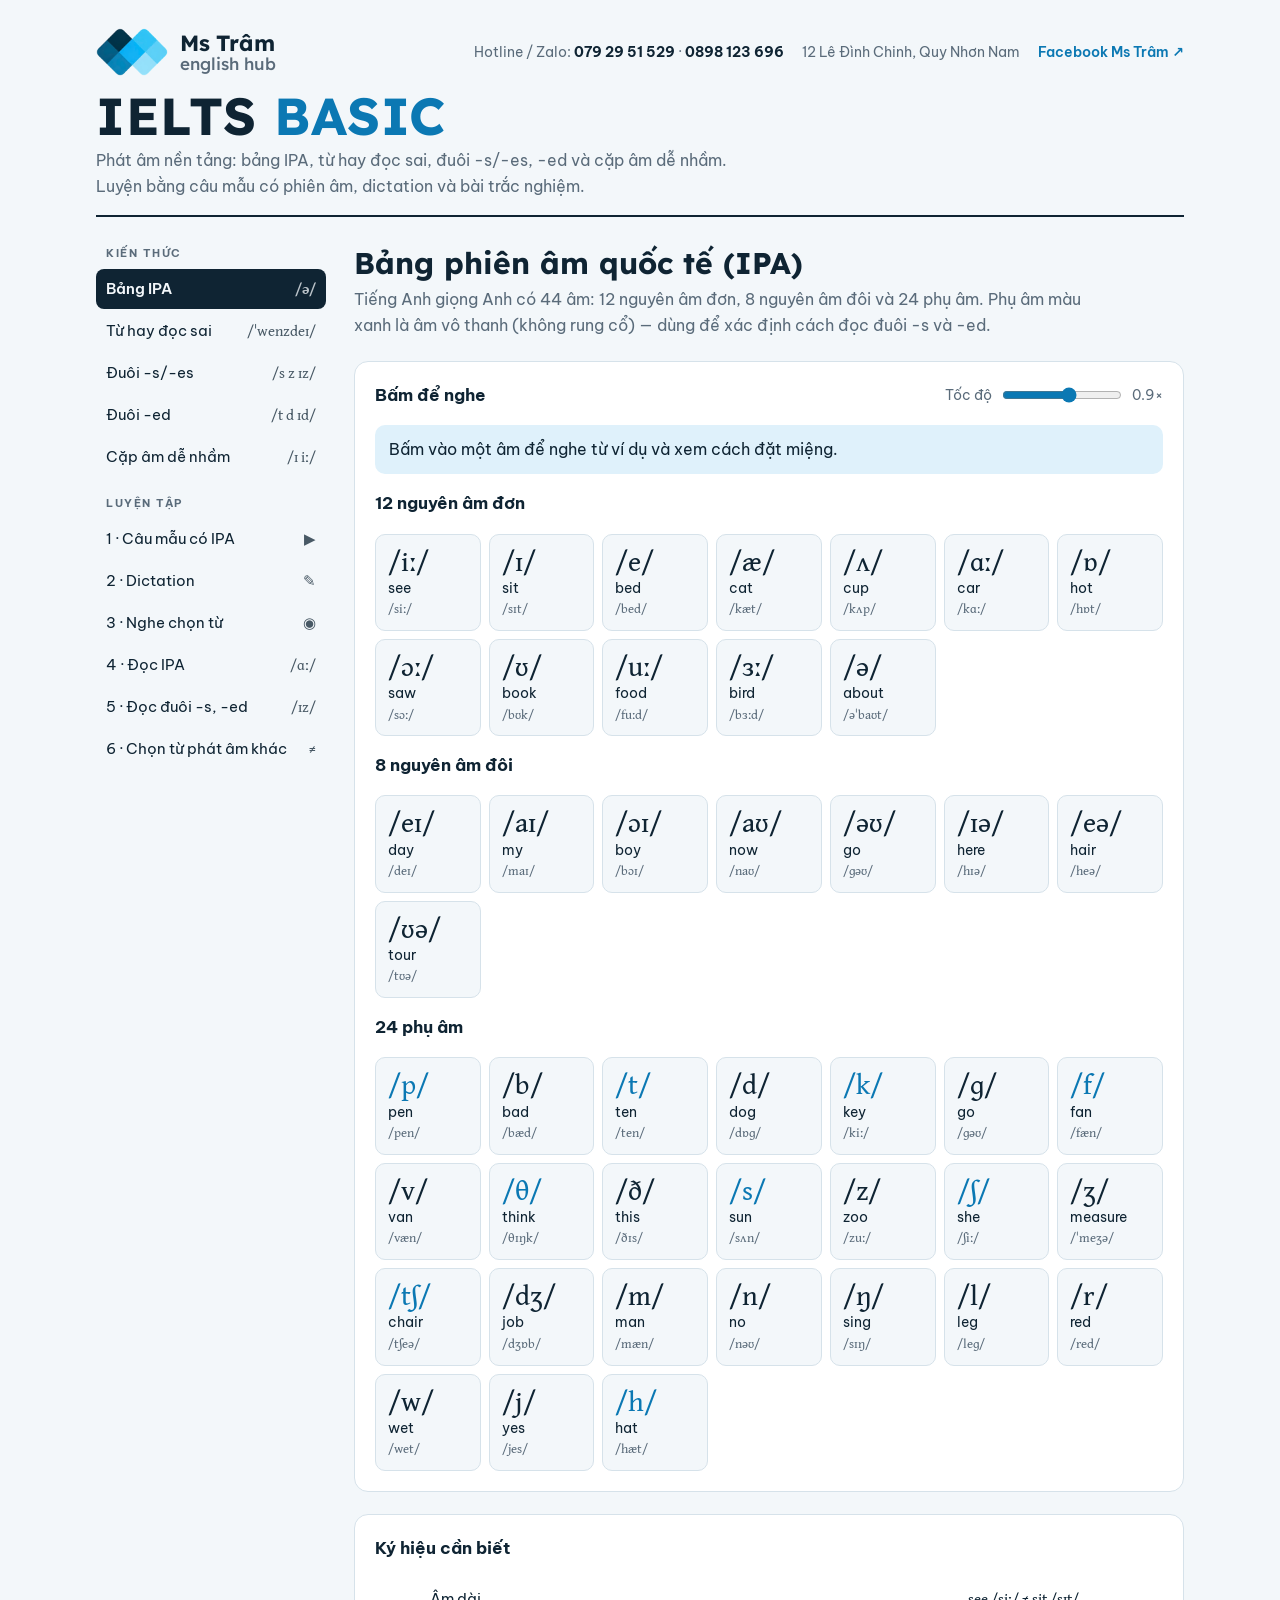
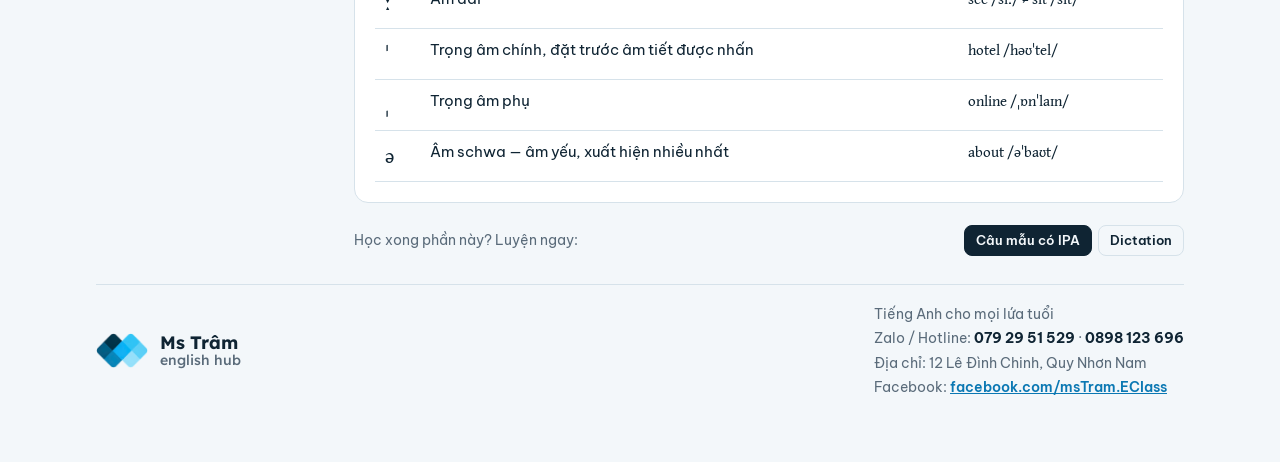
==== index.html @ c54fadc8 "IELTS Basic pronunciation site Co-Authored-By: Claude Opus 5.5 <noreply@anthropic.com> Claude-Sessio" ====
<!doctype html>
<html lang="vi">
<head>
<meta charset="utf-8">
<meta name="viewport" content="width=device-width,initial-scale=1,viewport-fit=cover">
<meta name="description" content="IELTS Basic – Phát âm nền tảng của Ms Trâm English Hub: bảng IPA, từ hay đọc sai, đuôi -s/-es, -ed, cặp âm dễ nhầm, câu mẫu có phiên âm, dictation và trắc nghiệm.">
<style>:root{color-scheme:light;padding-top:env(safe-area-inset-top,0px);padding-bottom:env(safe-area-inset-bottom,0px)}body{margin:0;font:14px/1.5 system-ui,-apple-system,"Segoe UI",sans-serif}img{max-width:100%}[hidden]{display:none!important}</style>
<title>IELTS Basic Phát Âm</title>
<meta name="claude:viewport-fit-sides" content="cover">
<link rel="preconnect" href="https://fonts.googleapis.com">
<link rel="stylesheet" href="https://fonts.googleapis.com/css2?family=Lexend:wght@500;700&family=Be+Vietnam+Pro:wght@400;500;600;700&family=Gentium+Book+Plus:wght@400;700&display=swap">
<style>
/* Layout: a learner's dictionary page — sidebar of sections on wide screens, a top strip on phones; entries set like dictionary headwords with IPA beneath and a highlighter mark on the sound being studied */
:root{
  --bg:#f3f7fa; --sheet:#ffffff; --ink:#0f2433; --muted:#5a6b7a; --line:#d6e2ea;
  --teal:#0b78b3; --teal-soft:#dff1fb; --mark:#ffe58a; --mark-ink:#5a4600;
  --navy:#0b3a52; --sky:#33bdf2;
  --good:#1e7d4f; --good-soft:#e0f3e8; --bad:#b9363a; --bad-soft:#fae3e3;
  --f-display:"Lexend", "Be Vietnam Pro", system-ui, sans-serif;
  --f-body:"Be Vietnam Pro", system-ui, -apple-system, "Segoe UI", sans-serif;
  --f-ipa:"Gentium Book Plus", "Charis SIL", "Doulos SIL", "Noto Serif", Georgia, serif;
}
@media (prefers-color-scheme: dark){:root:not([data-theme="light"]){
  --bg:#0d161d; --sheet:#14202a; --ink:#e4edf3; --muted:#93a6b5; --line:#24384a;
  --teal:#5cc6f2; --teal-soft:#123247; --mark:#6b5a12; --mark-ink:#fff1b8; --navy:#0a2c3e; --sky:#33bdf2;
  --good:#6fd29d; --good-soft:#163426; --bad:#f08a8d; --bad-soft:#3b1c1d; color-scheme:dark}}
:root[data-theme="dark"]{
  --bg:#0d161d; --sheet:#14202a; --ink:#e4edf3; --muted:#93a6b5; --line:#24384a;
  --teal:#5cc6f2; --teal-soft:#123247; --mark:#6b5a12; --mark-ink:#fff1b8; --navy:#0a2c3e; --sky:#33bdf2;
  --good:#6fd29d; --good-soft:#163426; --bad:#f08a8d; --bad-soft:#3b1c1d; color-scheme:dark}
*{box-sizing:border-box}
html,body{background:var(--bg)}
body{color:var(--ink);font-family:var(--f-body);font-size:16px;line-height:1.6}
.ipa{font-family:var(--f-ipa)}
button,input,select{font:inherit;color:inherit}
:focus-visible{outline:3px solid var(--teal);outline-offset:2px}

.shell{max-width:1120px;margin:0 auto;display:grid;grid-template-columns:230px minmax(0,1fr);gap:28px;
  padding-left:max(16px,env(safe-area-inset-left,0px));padding-right:max(16px,env(safe-area-inset-right,0px));padding-block:28px 64px}
.brand{grid-column:1/-1;display:grid;gap:14px;border-bottom:2px solid var(--ink);padding-bottom:16px}
.brand-top{display:flex;flex-wrap:wrap;align-items:center;justify-content:space-between;gap:12px 20px}
.logo{display:flex;align-items:center;gap:12px;text-decoration:none;color:var(--ink)}
.logo img{width:72px;height:auto;display:block}
.logo .nm{display:grid;line-height:1.05}
.logo .nm b{font-family:var(--f-display);font-size:22px;font-weight:700;letter-spacing:-.01em}
.logo .nm span{font-family:var(--f-display);font-size:17px;font-weight:500;color:var(--muted)}
.contact{display:flex;flex-wrap:wrap;gap:6px 18px;font-size:14px;color:var(--muted);align-items:center}
.contact strong{color:var(--ink);font-variant-numeric:tabular-nums;user-select:all}
.contact a{color:var(--teal);font-weight:600;text-decoration:none}
.contact a:hover{text-decoration:underline}
.brand h1{font-family:var(--f-display);font-size:clamp(32px,6vw,52px);line-height:1;margin:0;font-weight:700;letter-spacing:.01em}
.brand h1 .b2{color:var(--teal)}
.brand-row{display:flex;flex-wrap:wrap;align-items:flex-end;justify-content:space-between;gap:12px}
.brand p{margin:6px 0 0;color:var(--muted);max-width:60ch}
footer.foot{grid-column:1/-1;border-top:1px solid var(--line);padding-top:18px;display:flex;flex-wrap:wrap;gap:14px 28px;align-items:center;justify-content:space-between;font-size:14px;color:var(--muted)}
footer.foot .logo img{width:52px}
footer.foot .logo .nm b{font-size:18px} footer.foot .logo .nm span{font-size:14px}
.foot-info{display:grid;gap:2px}
.foot-info strong{color:var(--ink);user-select:all}
.foot-info a{color:var(--teal);font-weight:600}
@media (prefers-color-scheme: dark){:root:not([data-theme="light"]) .logo img{filter:brightness(1.15)}}
:root[data-theme="dark"] .logo img{filter:brightness(1.15)}
.score-pill{font-size:14px;color:var(--muted);font-variant-numeric:tabular-nums}
.score-pill strong{color:var(--ink)}

nav.side{position:sticky;top:calc(env(safe-area-inset-top,0px) + 16px);align-self:start;display:grid;gap:18px}
.navgroup{display:grid;gap:2px}
.navlabel{font-size:11px;font-weight:700;letter-spacing:.14em;text-transform:uppercase;color:var(--muted);padding:0 10px 4px}
nav.side button{display:flex;justify-content:space-between;align-items:center;gap:8px;text-align:left;border:0;background:transparent;padding:8px 10px;border-radius:8px;cursor:pointer;font-size:15px}
nav.side button:hover{background:var(--sheet)}
nav.side button[aria-current="true"]{background:var(--ink);color:var(--bg);font-weight:600}
nav.side .sym{font-family:var(--f-ipa);opacity:.75;font-size:15px}

main{min-width:0;display:grid;gap:22px;align-content:start}
.head h2{font-family:var(--f-display);font-size:clamp(22px,3.4vw,30px);line-height:1.2;margin:0 0 6px;font-weight:700;text-wrap:balance}
.head p{margin:0;max-width:68ch;color:var(--muted)}
.sheet{background:var(--sheet);border:1px solid var(--line);border-radius:14px;padding:20px;display:grid;gap:16px;min-width:0}
.sheet h3{margin:0;font-size:17px}
.bar{display:flex;flex-wrap:wrap;gap:10px;align-items:center;justify-content:space-between}
.chips{display:flex;flex-wrap:wrap;gap:6px}
.chip{border:1px solid var(--line);background:var(--bg);border-radius:999px;padding:5px 12px;font-size:14px;cursor:pointer}
.chip[aria-pressed="true"]{background:var(--teal);border-color:var(--teal);color:var(--sheet);font-weight:600}
.btn{border:1px solid var(--ink);background:var(--ink);color:var(--bg);border-radius:10px;padding:9px 16px;font-weight:600;cursor:pointer;font-size:15px}
.btn.line{background:transparent;color:var(--ink);border-color:var(--line)}
.btn.sm{padding:4px 11px;font-size:13px;border-radius:8px}
.btn:disabled{opacity:.45;cursor:default}
.speed{display:flex;align-items:center;gap:8px;font-size:14px;color:var(--muted)}
.speed input{width:120px;accent-color:var(--teal)}
.note{font-size:14px;color:var(--muted);margin:0}
.warn{background:var(--mark);color:var(--mark-ink);border-radius:10px;padding:10px 14px;font-size:14px}
mark,.hl{background:var(--mark);color:var(--mark-ink);border-radius:3px;padding:0 2px}

.tablewrap{overflow-x:auto}
table{border-collapse:collapse;width:100%;font-size:15px}
th,td{text-align:left;padding:9px 10px;border-bottom:1px solid var(--line);vertical-align:top}
th{font-size:12px;letter-spacing:.06em;text-transform:uppercase;color:var(--muted);font-weight:600}
td.big{font-family:var(--f-ipa);font-size:20px;white-space:nowrap}

/* IPA chart */
.ipa-grid{display:grid;grid-template-columns:repeat(auto-fill,minmax(96px,1fr));gap:8px}
.snd{display:grid;gap:0;justify-items:start;text-align:left;background:var(--bg);border:1px solid var(--line);border-radius:10px;padding:10px 12px;cursor:pointer}
.snd .s{font-family:var(--f-ipa);font-size:28px;line-height:1.15}
.snd .w{font-size:14px}
.snd .wi{font-family:var(--f-ipa);font-size:13px;color:var(--muted)}
.snd.vl .s{color:var(--teal)}
.snd.on{border-color:var(--teal);background:var(--teal-soft)}
.detail{background:var(--teal-soft);border-radius:10px;padding:12px 14px}

/* word entries */
.entries{display:grid;grid-template-columns:repeat(auto-fill,minmax(260px,1fr));gap:12px}
.entry{border:1px solid var(--line);border-radius:12px;padding:14px;display:grid;gap:6px;background:var(--bg);min-width:0}
.entry .hw{display:flex;flex-wrap:wrap;align-items:baseline;gap:6px 10px}
.entry .hw strong{font-family:var(--f-display);font-size:21px;font-weight:700}
.entry .hw .ipa{font-size:19px;color:var(--teal)}
.lbl{font-size:11px;font-weight:700;letter-spacing:.08em;text-transform:uppercase}
.lbl.bad{color:var(--bad)} .lbl.ok{color:var(--good)}
.entry .kind{font-size:12px;color:var(--muted)}
.wordlist{display:flex;flex-wrap:wrap;gap:8px}
.wbtn{border:1px solid var(--line);background:var(--bg);border-radius:10px;padding:6px 12px;cursor:pointer;display:grid;text-align:left}
.wbtn .ipa{font-size:15px;color:var(--teal)}
.col3{display:grid;grid-template-columns:repeat(auto-fit,minmax(220px,1fr));gap:12px}
.colbox{border:1px solid var(--line);border-radius:12px;padding:14px;display:grid;gap:10px;align-content:start;background:var(--bg)}
.colbox .end{font-family:var(--f-ipa);font-size:30px;color:var(--teal);line-height:1}

/* sentences */
.sent{border:1px solid var(--line);border-radius:12px;padding:16px;display:grid;gap:12px;background:var(--bg);min-width:0}
.inter{display:flex;flex-wrap:wrap;gap:6px 14px;align-items:flex-end}
.tok{display:grid;justify-items:start;gap:0}
.tok .en{font-size:20px;font-weight:600;line-height:1.3}
.tok .ph{font-family:var(--f-ipa);font-size:17px;color:var(--teal);line-height:1.3}
.tok.f .en{background:var(--mark);color:var(--mark-ink);border-radius:4px;padding:0 3px}
.sent.hide-ipa .ph{visibility:hidden}
.sent.hide-en .en{visibility:hidden}
.ipa-line{font-family:var(--f-ipa);font-size:18px;color:var(--muted)}
.focus{font-size:14px;color:var(--muted)}

/* dictation */
.dict{display:grid;gap:14px}
.meter{display:flex;align-items:center;gap:10px;font-size:14px;color:var(--muted);font-variant-numeric:tabular-nums}
.meter .track{flex:1;min-width:80px;height:6px;border-radius:3px;background:var(--line);overflow:hidden}
.meter .track i{display:block;height:100%;background:var(--teal);transition:width .3s}
.player{display:flex;flex-wrap:wrap;gap:10px;align-items:center}
.play{width:64px;height:64px;border-radius:50%;border:0;background:var(--teal);color:var(--sheet);font-size:24px;cursor:pointer;display:grid;place-items:center}
.blanks{font-family:var(--f-ipa);font-size:18px;letter-spacing:.08em;color:var(--muted)}
.answer{width:100%;font-size:19px;padding:12px 14px;border-radius:10px;border:2px solid var(--line);background:var(--sheet)}
.answer:focus{border-color:var(--teal);outline:none}
.res{display:grid;gap:10px;border-radius:12px;padding:14px}
.res.ok{background:var(--good-soft)} .res.no{background:var(--bad-soft)}
.diff{font-size:19px;line-height:1.9}
.d-ok{color:var(--good);font-weight:600}
.d-wrong{color:var(--bad);text-decoration:line-through;font-weight:600}
.d-fix{color:var(--good);font-weight:700;border-bottom:2px solid var(--good)}
.d-miss{color:var(--bad);font-weight:700;border-bottom:2px dashed var(--bad)}
.summary{display:grid;gap:10px}
.bigscore{font-family:var(--f-display);font-size:44px;font-weight:700;font-variant-numeric:tabular-nums;line-height:1}
.review{display:grid;gap:8px}
.review .r{display:grid;grid-template-columns:24px 1fr;gap:8px;font-size:15px}
.r .x{color:var(--bad);font-weight:700} .r .v{color:var(--good);font-weight:700}

/* quizzes */
.qtext{font-size:19px;font-weight:600;margin:0;display:flex;flex-wrap:wrap;align-items:baseline;gap:6px 10px}
.qipa{font-size:26px;font-weight:400;color:var(--teal)}
.qword{font-family:var(--f-display);font-size:24px}
.opts{display:grid;grid-template-columns:repeat(auto-fit,minmax(130px,1fr));gap:10px}
.opt{font-size:18px;text-align:center;padding:14px 10px;border-radius:12px;border:1px solid var(--line);background:var(--bg);cursor:pointer;line-height:1.35}
.opt .ipa{font-size:19px}
.opt:hover:not(:disabled){border-color:var(--teal)}
.opt.right{background:var(--good-soft);border-color:var(--good);color:var(--good);font-weight:700}
.opt.wrong{background:var(--bad-soft);border-color:var(--bad);color:var(--bad)}
.uw u{text-decoration-thickness:2px;text-underline-offset:4px;text-decoration-color:var(--teal);font-weight:700}
@media (max-width:820px){
  .shell{grid-template-columns:minmax(0,1fr);gap:18px}
  nav.side{position:sticky;top:env(safe-area-inset-top,0px);z-index:5;background:var(--bg);display:flex;gap:6px;overflow-x:auto;padding-block:8px;margin-inline:-4px}
  .navgroup{display:flex;gap:6px}
  .navlabel{display:none}
  nav.side button{white-space:nowrap;border:1px solid var(--line);background:var(--sheet);border-radius:999px;padding:6px 12px;font-size:14px}
  nav.side .sym{display:none}
}
@media (max-width:520px){.sheet{padding:14px}.tok .en{font-size:18px}.tok .ph{font-size:15px}}
@media (prefers-reduced-motion:reduce){*{transition:none!important}}
</style>

</head>
<body>
<div class="shell">
  <header class="brand">
    <div class="brand-top">
      <a class="logo" href="https://www.facebook.com/msTram.EClass" target="_blank" rel="noopener">
        <img src="[data-uri]" alt="Logo Ms Trâm English Hub" width="72" height="48">
        <span class="nm"><b>Ms Trâm</b><span>english hub</span></span>
      </a>
      <div class="contact">
        <span>Hotline / Zalo: <strong>079 29 51 529</strong> · <strong>0898 123 696</strong></span>
        <span>12 Lê Đình Chinh, Quy Nhơn Nam</span>
        <a href="https://www.facebook.com/msTram.EClass" target="_blank" rel="noopener">Facebook Ms Trâm ↗</a>
      </div>
    </div>
    <div class="brand-row">
      <div>
        <h1>IELTS <span class="b2">BASIC</span></h1>
        <p>Phát âm nền tảng: bảng IPA, từ hay đọc sai, đuôi -s/-es, -ed và cặp âm dễ nhầm. Luyện bằng câu mẫu có phiên âm, dictation và bài trắc nghiệm.</p>
      </div>
      <div class="score-pill" id="score-pill"></div>
    </div>
  </header>
  <nav class="side" id="nav" aria-label="Mục lục"></nav>
  <main id="main"></main>
  <footer class="foot">
    <a class="logo" href="https://www.facebook.com/msTram.EClass" target="_blank" rel="noopener">
      <img src="[data-uri]" alt="" width="52" height="35">
      <span class="nm"><b>Ms Trâm</b><span>english hub</span></span>
    </a>
    <div class="foot-info">
      <span>Tiếng Anh cho mọi lứa tuổi</span>
      <span>Zalo / Hotline: <strong>079 29 51 529</strong> · <strong>0898 123 696</strong></span>
      <span>Địa chỉ: 12 Lê Đình Chinh, Quy Nhơn Nam</span>
      <span>Facebook: <a href="https://www.facebook.com/msTram.EClass" target="_blank" rel="noopener">facebook.com/msTram.EClass</a></span>
    </div>
  </footer>
</div>

<script>
/* ================= speech ================= */
const TTS = {
  ok: 'speechSynthesis' in window, voice:null, rate:0.9,
  pick(){ if(!this.ok) return; const v=speechSynthesis.getVoices(); this.voice=v.find(x=>/en-GB/i.test(x.lang))||v.find(x=>/^en/i.test(x.lang))||null; },
  say(t,r){ if(!this.ok||!t) return; speechSynthesis.cancel(); const u=new SpeechSynthesisUtterance(t); u.lang=this.voice?this.voice.lang:'en-GB'; if(this.voice) u.voice=this.voice; u.rate=r||this.rate; speechSynthesis.speak(u); }
};
if(TTS.ok){ TTS.pick(); speechSynthesis.onvoiceschanged=()=>TTS.pick(); }
const store = {
  get(k,d){ try{ const v=localStorage.getItem('ipa-ca:'+k); return v==null?d:JSON.parse(v);}catch(e){return d;} },
  set(k,v){ try{ localStorage.setItem('ipa-ca:'+k,JSON.stringify(v)); }catch(e){} }
};
TTS.rate = store.get('rate',0.9);

/* ================= helpers ================= */
const h=(tag,attrs={},...kids)=>{const el=document.createElement(tag);for(const[k,v]of Object.entries(attrs)){if(v==null)continue;if(k==='class')el.className=v;else if(k.startsWith('on'))el.addEventListener(k.slice(2),v);else el.setAttribute(k,v);}for(const c of kids.flat()){if(c==null||c===false)continue;el.append(c.nodeType?c:document.createTextNode(c));}return el;};
const shuffle=a=>{a=[...a];for(let i=a.length-1;i>0;i--){const j=Math.floor(Math.random()*(i+1));[a[i],a[j]]=[a[j],a[i]];}return a;};
const noVoice=()=>TTS.ok?null:h('div',{class:'warn'},'Trình duyệt này không đọc được giọng mẫu. Hãy mở bằng Chrome, Safari hoặc Edge.');
function speed(){
  const id='sp'+Math.random().toString(36).slice(2,7);
  const out=h('span',{},TTS.rate.toFixed(1)+'×');
  const inp=h('input',{type:'range',min:'0.5',max:'1.2',step:'0.1',value:String(TTS.rate),id,'aria-label':'Tốc độ đọc'});
  inp.addEventListener('input',()=>{TTS.rate=+inp.value;out.textContent=TTS.rate.toFixed(1)+'×';store.set('rate',TTS.rate);});
  return h('label',{class:'speed',for:id},'Tốc độ',inp,out);
}
function chipRow(options, current, onPick){
  const row=h('div',{class:'chips',role:'group'});
  options.forEach(o=>{const b=h('button',{type:'button',class:'chip','aria-pressed':String(o.id===current)},o.label);b.addEventListener('click',()=>{[...row.children].forEach(c=>c.setAttribute('aria-pressed','false'));b.setAttribute('aria-pressed','true');onPick(o.id);});row.append(b);});
  return row;
}

/* ================= DATA ================= */
const VOWELS=[['iː','see','siː','Môi dẹt như cười, kéo dài'],['ɪ','sit','sɪt','Ngắn, miệng thả lỏng'],['e','bed','bed','Mở vừa, như “e” tiếng Việt'],['æ','cat','kæt','Hạ hàm, mở rộng, giữa “a” và “e”'],['ʌ','cup','kʌp','Ngắn, gần “ă”'],['ɑː','car','kɑː','Mở to, lưỡi thấp, kéo dài'],['ɒ','hot','hɒt','Ngắn, môi hơi tròn'],['ɔː','saw','sɔː','Môi tròn, kéo dài'],['ʊ','book','bʊk','Ngắn, môi hơi tròn, thả lỏng'],['uː','food','fuːd','Môi chụm tròn, kéo dài'],['ɜː','bird','bɜːd','Lưỡi ở giữa, không tròn môi, kéo dài'],['ə','about','əˈbaʊt','Âm yếu nhất, nhanh và nhẹ']];
const DIPH=[['eɪ','day','deɪ','Trượt /e/ → /ɪ/, đừng đọc thành “ê”'],['aɪ','my','maɪ','Trượt /a/ → /ɪ/'],['ɔɪ','boy','bɔɪ','Trượt /ɔ/ → /ɪ/'],['aʊ','now','naʊ','Trượt /a/ → /ʊ/, mở rộng miệng'],['əʊ','go','ɡəʊ','Trượt /ə/ → /ʊ/, đừng đọc thành “ô”'],['ɪə','here','hɪə','Giữ âm /ə/ ở cuối'],['eə','hair','heə','Trượt /e/ → /ə/'],['ʊə','tour','tʊə','Nhiều người bản xứ đọc gần /ɔː/']];
const CONS=[['p','pen','pen',1,'Hai môi, bật hơi mạnh'],['b','bad','bæd',0,'Hai môi, rung cổ'],['t','ten','ten',1,'Đầu lưỡi chạm lợi, bật hơi'],['d','dog','dɒɡ',0,'Như /t/ nhưng rung cổ'],['k','key','kiː',1,'Cuống lưỡi, bật hơi'],['ɡ','go','ɡəʊ',0,'Như /k/ nhưng rung cổ'],['f','fan','fæn',1,'Môi dưới chạm răng trên'],['v','van','væn',0,'Như /f/ nhưng rung cổ'],['θ','think','θɪŋk',1,'Đầu lưỡi giữa hai răng, thổi hơi'],['ð','this','ðɪs',0,'Như /θ/ nhưng rung cổ'],['s','sun','sʌn',1,'Tiếng rắn “sss”'],['z','zoo','zuː',0,'Tiếng ong “zzz”'],['ʃ','she','ʃiː',1,'Chu môi, “suỵt”'],['ʒ','measure','ˈmeʒə',0,'Như /ʃ/ nhưng rung cổ'],['tʃ','chair','tʃeə',1,'Bật từ /t/ sang /ʃ/'],['dʒ','job','dʒɒb',0,'Bật từ /d/ sang /ʒ/'],['m','man','mæn',0,'Âm mũi, hai môi khép'],['n','no','nəʊ',0,'Âm mũi, lưỡi chạm lợi'],['ŋ','sing','sɪŋ',0,'Âm mũi, cuống lưỡi, không bật “g”'],['l','leg','leɡ',0,'Hơi thoát hai bên lưỡi'],['r','red','red',0,'Cuộn lưỡi, không chạm vòm, không rung'],['w','wet','wet',0,'Môi tròn rồi mở ra'],['j','yes','jes',0,'Như “i” lướt nhanh'],['h','hat','hæt',1,'Thở ra nhẹ']];

const ERRS=[
 ['comfortable','ˈkʌmftəbl','Số âm tiết','com-pho-TÊ-bồ (4 âm tiết)','3 âm tiết, nhấn âm đầu'],
 ['vegetable','ˈvedʒtəbl','Số âm tiết','vê-giê-TÊ-bồ','3 âm tiết: VEDJ-tə-bl'],
 ['interesting','ˈɪntrəstɪŋ','Số âm tiết','in-tơ-RÉT-ting','Nhấn âm đầu, đọc gọn 3 âm tiết'],
 ['different','ˈdɪfrənt','Số âm tiết','đi-phơ-REN','2 âm tiết, giữ /t/ cuối'],
 ['chocolate','ˈtʃɒklət','Số âm tiết','sô-cô-la','2 âm tiết: CHOK-lət'],
 ['business','ˈbɪznəs','Số âm tiết','bi-di-nét','2 âm tiết: BIZ-nəs'],
 ['February','ˈfebruəri','Số âm tiết','phê-bu-ri','FEB-roo-ə-ri'],
 ['Wednesday','ˈwenzdeɪ','Âm câm','uết-nét-đây','Chữ d đầu câm: WENZ-day'],
 ['island','ˈaɪlənd','Âm câm','ai-x-lừn','Chữ s câm'],
 ['receipt','rɪˈsiːt','Âm câm','ri-xíp','Chữ p câm'],
 ['debt','det','Âm câm','đép','Chữ b câm'],
 ['salmon','ˈsæmən','Âm câm','xan-mon','Chữ l câm'],
 ['honest','ˈɒnɪst','Âm câm','hô-nét','Chữ h câm'],
 ['hour','ˈaʊə','Âm câm','hao','Chữ h câm, đọc như “our”'],
 ['answer','ˈɑːnsə','Âm câm','en-xuơ','Chữ w câm'],
 ['often','ˈɒfn','Âm câm','óp-tần','Chữ t thường câm'],
 ['foreign','ˈfɒrən','Âm câm','pho-rên','Chữ g câm'],
 ['hotel','həʊˈtel','Trọng âm','HÔ-ten','Nhấn âm 2, giữ /l/ cuối'],
 ['police','pəˈliːs','Trọng âm','PÔ-lít','Nhấn âm 2, âm cuối /s/'],
 ['technique','tekˈniːk','Trọng âm','TÉCH-ních','Nhấn âm 2: tek-NEEK'],
 ['prefer','prɪˈfɜː','Trọng âm','PRI-phơ','Nhấn âm 2'],
 ['determine','dɪˈtɜːmɪn','Nguyên âm','đi-tơ-mai','Âm cuối /mɪn/, không phải “mai”'],
 ['purpose','ˈpɜːpəs','Nguyên âm','pơ-pô','Âm cuối rất nhẹ: PER-pəs'],
 ['colleague','ˈkɒliːɡ','Nguyên âm','cô-lích','Âm 2 dài /iːɡ/'],
 ['women','ˈwɪmɪn','Nguyên âm','u-men','Cả hai âm là /ɪ/'],
 ['walk','wɔːk','Nguyên âm','uốc (giống work)','/ɔː/ tròn môi, chữ l câm'],
 ['work','wɜːk','Nguyên âm','uốc (giống walk)','/ɜː/ không tròn môi'],
 ['said','sed','Nguyên âm','xây','Đọc như “bed”'],
 ['Europe','ˈjʊərəp','Nguyên âm','ơ-rốp','Bắt đầu bằng /j/: YOOR-əp'],
 ['chaos','ˈkeɪɒs','Phụ âm','chao','ch đọc /k/'],
 ['architecture','ˈɑːkɪtektʃə','Phụ âm','a-chi-tếch-chơ','ch đầu đọc /k/'],
 ['genre','ˈʒɒnrə','Phụ âm','gien-rơ','Âm đầu /ʒ/'],
 ['usually','ˈjuːʒuəli','Phụ âm','du-giu-li','Âm giữa /ʒ/'],
 ['though','ðəʊ','Phụ âm','thâu','/ð/ rung cổ'],
 ['thought','θɔːt','Phụ âm','thót','/θ/ + nguyên âm dài /ɔː/'],
 ['through','θruː','Phụ âm','thờ-ru','/θr/ liền một nhịp'],
 ['clothes','kləʊðz','Âm cuối','clốt','Cuối là /ðz/'],
 ['months','mʌnθs','Âm cuối','mon','Giữ cụm /nθs/'],
 ['world','wɜːld','Âm cuối','uơn','Giữ cụm /ld/'],
 ['sixth','sɪksθ','Âm cuối','xích','Cụm /ksθ/'],
 ['asked','ɑːskt','Âm cuối','át','Cụm /skt/'],
 ['fruit','fruːt','Âm cuối','phờ-rút','/fr/ liền nhau, giữ /t/']
];

const S_WORDS=[['stops','stɒps','s'],['cats','kæts','s'],['books','bʊks','s'],['laughs','lɑːfs','s'],['months','mʌnθs','s'],['shops','ʃɒps','s'],
 ['dogs','dɒɡz','z'],['plays','pleɪz','z'],['pens','penz','z'],['loves','lʌvz','z'],['cars','kɑːz','z'],['clothes','kləʊðz','z'],['friends','frendz','z'],
 ['buses','ˈbʌsɪz','ɪz'],['watches','ˈwɒtʃɪz','ɪz'],['boxes','ˈbɒksɪz','ɪz'],['oranges','ˈɒrɪndʒɪz','ɪz'],['wishes','ˈwɪʃɪz','ɪz'],['houses','ˈhaʊzɪz','ɪz'],['changes','ˈtʃeɪndʒɪz','ɪz'],['places','ˈpleɪsɪz','ɪz']];
const ED_WORDS=[['wanted','ˈwɒntɪd','ɪd'],['needed','ˈniːdɪd','ɪd'],['decided','dɪˈsaɪdɪd','ɪd'],['visited','ˈvɪzɪtɪd','ɪd'],['started','ˈstɑːtɪd','ɪd'],
 ['stopped','stɒpt','t'],['looked','lʊkt','t'],['laughed','lɑːft','t'],['fixed','fɪkst','t'],['washed','wɒʃt','t'],['watched','wɒtʃt','t'],['helped','helpt','t'],['finished','ˈfɪnɪʃt','t'],
 ['played','pleɪd','d'],['cleaned','kliːnd','d'],['lived','lɪvd','d'],['changed','tʃeɪndʒd','d'],['opened','ˈəʊpənd','d'],['travelled','ˈtrævld','d'],['enjoyed','ɪnˈdʒɔɪd','d']];
const ED_ADJ=[['naked','ˈneɪkɪd'],['wicked','ˈwɪkɪd'],['beloved','bɪˈlʌvɪd'],['sacred','ˈseɪkrɪd'],['ragged','ˈræɡɪd'],['crooked','ˈkrʊkɪd'],['learned (uyên bác)','ˈlɜːnɪd'],['aged (cao tuổi)','ˈeɪdʒɪd']];

const PAIRS=[
 ['Dài – ngắn','ship','ʃɪp','sheep','ʃiːp'],['Dài – ngắn','live','lɪv','leave','liːv'],['Dài – ngắn','sit','sɪt','seat','siːt'],['Dài – ngắn','full','fʊl','fool','fuːl'],['Dài – ngắn','pull','pʊl','pool','puːl'],['Dài – ngắn','cut','kʌt','cart','kɑːt'],['Dài – ngắn','cot','kɒt','caught','kɔːt'],
 ['Nguyên âm mở','bed','bed','bad','bæd'],['Nguyên âm mở','men','men','man','mæn'],['Nguyên âm mở','heard','hɜːd','hard','hɑːd'],
 ['/θ/ /ð/','think','θɪŋk','sink','sɪŋk'],['/θ/ /ð/','three','θriː','tree','triː'],['/θ/ /ð/','they','ðeɪ','day','deɪ'],
 ['/ʃ/ /tʃ/ /s/','ship','ʃɪp','chip','tʃɪp'],['/ʃ/ /tʃ/ /s/','share','ʃeə','chair','tʃeə'],['/ʃ/ /tʃ/ /s/','see','siː','she','ʃiː'],
 ['Âm cuối','rice','raɪs','rise','raɪz'],['Âm cuối','price','praɪs','prize','praɪz'],['Âm cuối','bag','bæɡ','back','bæk'],['Âm cuối','life','laɪf','live','laɪv'],['Âm cuối','white','waɪt','wide','waɪd'],['Âm cuối','nine','naɪn','nice','naɪs'],
 ['Phụ âm đầu','light','laɪt','right','raɪt'],['Phụ âm đầu','fan','fæn','van','væn'],['Phụ âm đầu','pen','pen','Ben','ben'],['Phụ âm đầu','night','naɪt','light','laɪt']
];

/* Sentence bank — tokens "word|ipa"; * marks the focus word */
const SENTS={
 ipa:{label:'Âm khó (IPA)', items:[
  {s:'I|aɪ *think|θɪŋk there|ðər are|ə *three|θriː *things|θɪŋz on|ɒn the|ðə table.|ˈteɪbl', f:'/θ/ thè lưỡi giữa hai răng; /ð/ trong “there, the” rung cổ.'},
  {s:'*She|ʃi *usually|ˈjuːʒuəli *watches|ˈwɒtʃɪz the|ðə news|njuːz at|ət nine.|naɪn', f:'/ʃ/ trong “she”, /ʒ/ trong “usually”, /tʃ/ trong “watches”.'},
  {s:'My|maɪ *mother|ˈmʌðər and|ənd *father|ˈfɑːðə both|bəʊθ *enjoy|ɪnˈdʒɔɪ the|ðə *weather|ˈweðər in|ɪn *June.|dʒuːn', f:'/ð/ giữa từ; /dʒ/ trong “enjoy, June”.'},
  {s:'Please|pliːz *choose|tʃuːz a|ə *chair|tʃeə near|nɪə the|ðə window.|ˈwɪndəʊ', f:'/tʃ/ chu môi, bật hơi; “choose” kết thúc bằng /z/.'},
  {s:'The|ðə *bird|bɜːd *heard|hɜːd a|ə *word|wɜːd in|ɪn the|ðə garden.|ˈɡɑːdn', f:'Nguyên âm dài /ɜː/: lưỡi ở giữa, không tròn môi.'},
  {s:'*Thank|θæŋk you|juː for|fə the|ðə *birthday|ˈbɜːθdeɪ present.|ˈpreznt', f:'/θ/ trong “thank, birthday” — thè lưỡi, thổi hơi.'},
  {s:'The|ðə *television|ˈtelɪvɪʒn is|ɪz in|ɪn the|ðə living|ˈlɪvɪŋ room.|ruːm', f:'/ʒ/ trong “television” — như /ʃ/ nhưng rung cổ.'},
  {s:'*Jack|dʒæk *joined|dʒɔɪnd a|ə *chess|tʃes club|klʌb in|ɪn *January.|ˈdʒænjuəri', f:'/dʒ/ trong “Jack, joined, January”; /tʃ/ trong “chess”.'},
  {s:'The|ðə *young|jʌŋ *king|kɪŋ is|ɪz *singing|ˈsɪŋɪŋ a|ə *song.|sɒŋ', f:'/ŋ/ cuối từ — cuống lưỡi chạm vòm, không bật “g”.'},
  {s:'I|aɪ *love|lʌv the|ðə *voice|vɔɪs of|əv that|ðæt singer.|ˈsɪŋə', f:'/v/ môi dưới chạm răng trên, rung cổ — giữ cả /v/ cuối từ “love”.'}
 ]},
 errs:{label:'Từ hay đọc sai', items:[
  {s:'I|aɪ *usually|ˈjuːʒuəli buy|baɪ *vegetables|ˈvedʒtəblz on|ɒn *Wednesday.|ˈwenzdeɪ', f:'vegetables 3 âm tiết; Wednesday không đọc chữ d đầu.'},
  {s:'My|maɪ *colleague|ˈkɒliːɡ cooked|kʊkt *salmon|ˈsæmən for|fə lunch.|lʌntʃ', f:'colleague /ˈkɒliːɡ/; salmon câm chữ l.'},
  {s:'The|ðə *hotel|həʊˈtel was|wəz *comfortable|ˈkʌmftəbl and|ənd quiet.|ˈkwaɪət', f:'hotel nhấn âm 2; comfortable chỉ 3 âm tiết.'},
  {s:'Keep|kiːp the|ðə *receipt|rɪˈsiːt for|fər an|ən *hour.|ˈaʊə', f:'receipt câm chữ p; hour câm chữ h.'},
  {s:'To|tə be|bi *honest,|ˈɒnɪst the|ði *island|ˈaɪlənd is|ɪz *different|ˈdɪfrənt from|frəm the|ðə photos.|ˈfəʊtəʊz', f:'honest câm h; island câm s; different 2 âm tiết.'},
  {s:'*Women|ˈwɪmɪn *often|ˈɒfn *walk|wɔːk to|tə *work|wɜːk in|ɪn *Europe.|ˈjʊərəp', f:'walk /ɔː/ khác work /ɜː/; women đọc /ˈwɪmɪn/.'},
  {s:'I|aɪ *thought|θɔːt the|ðə *chocolate|ˈtʃɒklət was|wəz *interesting.|ˈɪntrəstɪŋ', f:'chocolate 2 âm tiết; interesting nhấn âm đầu, 3 âm tiết.'},
  {s:'The|ðə *police|pəˈliːs *asked|ɑːskt about|əˈbaʊt the|ðə *debt.|det', f:'police nhấn âm 2; asked giữ cụm /skt/; debt câm chữ b.'},
  {s:'I|aɪ went|went to|tə the|ðə *library|ˈlaɪbrəri in|ɪn *February.|ˈfebruəri', f:'library giữ /br/; February đọc FEB-roo-ə-ri.'},
  {s:'The|ðə *architecture|ˈɑːkɪtektʃər in|ɪn *Europe|ˈjʊərəp is|ɪz *different.|ˈdɪfrənt', f:'architecture: ch đọc /k/; Europe bắt đầu bằng /j/.'},
  {s:'She|ʃi *often|ˈɒfn buys|baɪz *fruit|fruːt and|ənd *clothes|kləʊðz online.|ˌɒnˈlaɪn', f:'often câm t; fruit giữ /t/; clothes kết thúc /ðz/.'}
 ]},
 s:{label:'Đuôi -s/-es', items:[
  {s:'She|ʃi *likes|laɪks *cats,|kæts *dogs|dɒɡz and|ənd *horses.|ˈhɔːsɪz', f:'likes, cats → /s/; dogs → /z/; horses → /ɪz/.'},
  {s:'My|maɪ brother|ˈbrʌðə *works|wɜːks in|ɪn a|ə bank|bæŋk and|ənd *plays|pleɪz tennis.|ˈtenɪs', f:'works → /s/; plays → /z/.'},
  {s:'He|hi *fixes|ˈfɪksɪz old|əʊld *watches|ˈwɒtʃɪz and|ənd *sells|selz them|ðəm online.|ˌɒnˈlaɪn', f:'fixes, watches → /ɪz/; sells → /z/.'},
  {s:'It|ɪt *takes|teɪks three|θriː *months|mʌnθs to|tə change|tʃeɪndʒ the|ðə *rules.|ruːlz', f:'takes, months → /s/; rules → /z/.'},
  {s:'My|maɪ *friends|frendz live|lɪv in|ɪn *houses|ˈhaʊzɪz with|wɪð big|bɪɡ *gardens.|ˈɡɑːdnz', f:'friends, gardens → /z/; houses → /ˈhaʊzɪz/.'},
  {s:'He|hi *misses|ˈmɪsɪz his|hɪz *parents|ˈpeərənts and|ənd *calls|kɔːlz them|ðəm every|ˈevri day.|deɪ', f:'misses → /ɪz/; parents → /s/; calls → /z/.'},
  {s:'She|ʃi *teaches|ˈtiːtʃɪz *maths|mæθs and|ənd *writes|raɪts *books.|bʊks', f:'teaches → /ɪz/; maths, writes, books → /s/.'},
  {s:'Lan|lɑːn *brushes|ˈbrʌʃɪz her|hə teeth|tiːθ and|ənd *makes|meɪks breakfast.|ˈbrekfəst', f:'brushes → /ɪz/; makes → /s/.'},
  {s:'Tom|tɒm *loves|lʌvz *dogs|dɒɡz but|bət *hates|heɪts *cats.|kæts', f:'loves, dogs → /z/; hates, cats → /s/.'},
  {s:'The|ðə *boxes|ˈbɒksɪz are|ə full|fʊl of|əv *toys|tɔɪz and|ənd *maps.|mæps', f:'boxes → /ɪz/; toys → /z/; maps → /s/.'}
 ]},
 ed:{label:'Đuôi -ed', items:[
  {s:'We|wi *stopped|stɒpt and|ənd *looked|lʊkt at|ət the|ðə map.|mæp', f:'stopped, looked → /t/.'},
  {s:'She|ʃi *played|pleɪd the|ðə piano|piˈænəʊ and|ənd *danced|dɑːnst all|ɔːl night.|naɪt', f:'played → /d/; danced → /t/.'},
  {s:'They|ðeɪ *wanted|ˈwɒntɪd to|tə visit,|ˈvɪzɪt but|bət it|ɪt *rained.|reɪnd', f:'wanted → /ɪd/; rained → /d/.'},
  {s:'He|hi *washed|wɒʃt the|ðə car|kɑːr and|ənd *cleaned|kliːnd the|ðə windows.|ˈwɪndəʊz', f:'washed → /t/; cleaned → /d/.'},
  {s:'I|aɪ *decided|dɪˈsaɪdɪd to|tə move|muːv after|ˈɑːftər I|aɪ *finished|ˈfɪnɪʃt school.|skuːl', f:'decided → /ɪd/; finished → /t/.'},
  {s:'We|wi *laughed|lɑːft when|wen he|hi *fixed|fɪkst the|ði old|əʊld radio.|ˈreɪdiəʊ', f:'laughed (gh = /f/), fixed (x = /ks/) → /t/.'},
  {s:'The|ðə train|treɪn *arrived|əˈraɪvd and|ənd *stopped.|stɒpt', f:'arrived → /d/; stopped → /t/.'},
  {s:'She|ʃi *needed|ˈniːdɪd help,|help so|səʊ we|wi *helped|helpt her.|hə', f:'needed → /ɪd/; helped → /t/.'},
  {s:'I|aɪ *watched|wɒtʃt a|ə film|fɪlm and|ənd *enjoyed|ɪnˈdʒɔɪd it.|ɪt', f:'watched → /t/; enjoyed → /d/.'},
  {s:'They|ðeɪ *invited|ɪnˈvaɪtɪd us|əs and|ənd *cooked|kʊkt dinner.|ˈdɪnə', f:'invited → /ɪd/; cooked → /t/.'},
  {s:'He|hi *travelled|ˈtrævld abroad|əˈbrɔːd and|ənd *missed|mɪst his|hɪz family.|ˈfæməli', f:'travelled → /d/; missed → /t/.'}
 ]},
 pairs:{label:'Cặp âm dễ nhầm', items:[
  {s:'Don’t|dəʊnt *sit|sɪt on|ɒn that|ðæt *seat.|siːt', f:'/ɪ/ ngắn trong sit, /iː/ dài trong seat.'},
  {s:'The|ðə *sheep|ʃiːp are|ər on|ɒn the|ðə *ship.|ʃɪp', f:'sheep /iː/ dài, ship /ɪ/ ngắn.'},
  {s:'*Rice|raɪs prices|ˈpraɪsɪz *rise|raɪz every|ˈevri year.|jɪə', f:'rice tận cùng /s/, rise tận cùng /z/.'},
  {s:'Please|pliːz *pull|pʊl the|ðə boat|bəʊt out|aʊt of|əv the|ðə *pool.|puːl', f:'pull /ʊ/ ngắn, pool /uː/ dài.'},
  {s:'Turn|tɜːn on|ɒn the|ðə *light|laɪt on|ɒn the|ðə *right.|raɪt', f:'/l/ chạm lưỡi vào lợi; /r/ cuộn lưỡi, không chạm.'},
  {s:'I|aɪ *think|θɪŋk the|ðə *sink|sɪŋk is|ɪz full.|fʊl', f:'think /θ/ thè lưỡi; sink /s/ lưỡi sau răng.'},
  {s:'The|ðə *bed|bed is|ɪz *bad.|bæd', f:'bed /e/ mở vừa; bad /æ/ hạ hàm, mở rộng.'},
  {s:'*Three|θriː *trees|triːz are|ər in|ɪn the|ðə park.|pɑːk', f:'three /θr/ thè lưỡi; trees /tr/ lưỡi chạm lợi.'},
  {s:'He|hi *heard|hɜːd it|ɪt was|wəz *hard.|hɑːd', f:'heard /ɜː/ lưỡi ở giữa; hard /ɑː/ mở to, lưỡi thấp.'},
  {s:'I|aɪ need|niːd a|ə *fan,|fæn not|nɒt a|ə *van.|væn', f:'fan /f/ không rung cổ; van /v/ rung cổ.'},
  {s:'She|ʃi *shares|ʃeəz her|hə *chair|tʃeə with|wɪð me.|mi', f:'shares /ʃ/ không có tiếng bật; chair /tʃ/ bật từ /t/.'},
  {s:'I|aɪ *live|lɪv here,|hɪə but|bət I|aɪ will|wɪl *leave|liːv soon.|suːn', f:'live /ɪ/ ngắn; leave /iː/ dài.'}
 ]}
};
const parseSent=x=>x.s.split(' ').map(t=>{const f=t.startsWith('*');const [w,p]=(f?t.slice(1):t).split('|');return {w,p,f};});
Object.values(SENTS).forEach(g=>g.items.forEach(it=>{it.toks=parseSent(it);it.text=it.toks.map(t=>t.w).join(' ');it.ipa='/'+it.toks.map(t=>t.p).join(' ').replace(/[.,]/g,'')+'/';}));

/* ================= sections ================= */
const SECTIONS=[
 {group:'Kiến thức', items:[
  {id:'ipa', label:'Bảng IPA', sym:'/ə/', render:renderIPA},
  {id:'errs', label:'Từ hay đọc sai', sym:'/ˈwenzdeɪ/', render:renderErrs},
  {id:'s', label:'Đuôi -s/-es', sym:'/s z ɪz/', render:renderS},
  {id:'ed', label:'Đuôi -ed', sym:'/t d ɪd/', render:renderED},
  {id:'pairs', label:'Cặp âm dễ nhầm', sym:'/ɪ iː/', render:renderPairs}
 ]},
 {group:'Luyện tập', items:[
  {id:'mau', label:'1 · Câu mẫu có IPA', sym:'▶', render:renderSamples},
  {id:'dict', label:'2 · Dictation', sym:'✎', render:renderDict},
  {id:'nghe', label:'3 · Nghe chọn từ', sym:'◉', render:renderListen},
  {id:'docipa', label:'4 · Đọc IPA', sym:'/ɑː/', render:renderReadIPA},
  {id:'duoi', label:'5 · Đọc đuôi -s, -ed', sym:'/ɪz/', render:renderEndings},
  {id:'khac', label:'6 · Chọn từ phát âm khác', sym:'≠', render:renderOdd}
 ]}
];
const ALL=SECTIONS.flatMap(g=>g.items);
function go(id){
  const sec=ALL.find(s=>s.id===id)||ALL[0];
  document.querySelectorAll('#nav button').forEach(b=>b.setAttribute('aria-current',String(b.dataset.id===sec.id)));
  if(TTS.ok) speechSynthesis.cancel();
  const m=document.getElementById('main'); m.innerHTML=''; m.append(...sec.render());
  store.set('tab',sec.id); try{history.replaceState(null,'','#'+sec.id);}catch(e){}
  const b=document.querySelector(`#nav button[data-id="${sec.id}"]`); if(b) b.scrollIntoView({block:'nearest',inline:'center'});
}
function buildNav(){
  const nav=document.getElementById('nav');
  SECTIONS.forEach(g=>nav.append(h('div',{class:'navgroup'},h('div',{class:'navlabel'},g.group),...g.items.map(s=>h('button',{type:'button','data-id':s.id,onclick:()=>{go(s.id);window.scrollTo({top:0});}},h('span',{},s.label),h('span',{class:'sym'},s.sym))))));
}
const head=(title,lead)=>h('div',{class:'head'},h('h2',{},title),lead?h('p',{},lead):null);
const toPractice=(topic)=>h('div',{class:'bar'},h('p',{class:'note'},'Học xong phần này? Luyện ngay:'),h('div',{class:'chips'},
  h('button',{type:'button',class:'btn sm',onclick:()=>{PRESET=topic;go('mau');window.scrollTo({top:0});}},'Câu mẫu có IPA'),
  h('button',{type:'button',class:'btn sm line',onclick:()=>{PRESET=topic;go('dict');window.scrollTo({top:0});}},'Dictation')));
let PRESET=null;

/* ---------- IPA ---------- */
function renderIPA(){
  const detail=h('div',{class:'detail',role:'status'},'Bấm vào một âm để nghe từ ví dụ và xem cách đặt miệng.');
  const grid=(list,kind)=>h('div',{class:'ipa-grid'},...list.map(it=>{
    const [sym,word,wipa]=it; const vl=kind==='c'&&it[3]===1; const tip=kind==='c'?it[4]:it[3];
    const b=h('button',{type:'button',class:'snd'+(vl?' vl':''),'aria-label':`/${sym}/ như trong ${word}`},h('span',{class:'s'},'/'+sym+'/'),h('span',{class:'w'},word),h('span',{class:'wi'},'/'+wipa+'/'));
    b.addEventListener('click',()=>{document.querySelectorAll('.snd.on').forEach(x=>x.classList.remove('on'));b.classList.add('on');TTS.say(word,Math.min(TTS.rate,.85));
      detail.innerHTML='';detail.append(h('strong',{class:'ipa',style:'font-size:22px'},'/'+sym+'/'),'  ',h('strong',{},word),' ',h('span',{class:'ipa'},'/'+wipa+'/'),kind==='c'?(vl?' · vô thanh':' · hữu thanh'):'',h('br'),tip);});
    return b;}));
  return [head('Bảng phiên âm quốc tế (IPA)','Tiếng Anh giọng Anh có 44 âm: 12 nguyên âm đơn, 8 nguyên âm đôi và 24 phụ âm. Phụ âm màu xanh là âm vô thanh (không rung cổ) — dùng để xác định cách đọc đuôi -s và -ed.'),
   h('div',{class:'sheet'},h('div',{class:'bar'},h('h3',{},'Bấm để nghe'),speed()),noVoice(),detail,
     h('h3',{},'12 nguyên âm đơn'),grid(VOWELS,'v'),h('h3',{},'8 nguyên âm đôi'),grid(DIPH,'v'),h('h3',{},'24 phụ âm'),grid(CONS,'c')),
   h('div',{class:'sheet'},h('h3',{},'Ký hiệu cần biết'),h('div',{class:'tablewrap'},h('table',{},h('tbody',{},
     ...[['ː','Âm dài','see /siː/ ≠ sit /sɪt/'],['ˈ','Trọng âm chính, đặt trước âm tiết được nhấn','hotel /həʊˈtel/'],['ˌ','Trọng âm phụ','online /ˌɒnˈlaɪn/'],['ə','Âm schwa — âm yếu, xuất hiện nhiều nhất','about /əˈbaʊt/']]
     .map(r=>h('tr',{},h('td',{class:'big'},r[0]),h('td',{},r[1]),h('td',{class:'ipa'},r[2]))))))),
   toPractice('ipa')];
}

/* ---------- mispronounced ---------- */
function renderErrs(){
  const kinds=['Tất cả',...new Set(ERRS.map(e=>e[2]))]; let cur='Tất cả';
  const box=h('div',{class:'entries'});
  const draw=()=>{box.innerHTML='';ERRS.filter(e=>cur==='Tất cả'||e[2]===cur).forEach(([w,ipa,k,bad,tip])=>box.append(h('div',{class:'entry'},
    h('div',{class:'hw'},h('strong',{},w),h('span',{class:'ipa'},'/'+ipa+'/')),h('span',{class:'kind'},'Lỗi: '+k),
    h('div',{},h('span',{class:'lbl bad'},'Hay đọc sai  '),bad),h('div',{},h('span',{class:'lbl ok'},'Cách đúng  '),tip),
    h('div',{},h('button',{type:'button',class:'btn sm line',onclick:()=>TTS.say(w,.8)},'▶ Nghe')))));};
  draw();
  return [head('Từ học sinh hay đọc sai','Chữ viết tiếng Anh hay đánh lừa người học: chữ câm, số âm tiết ít hơn chữ viết, trọng âm bất ngờ. Nghe từng từ, nhìn IPA, rồi đọc to 3 lần.'),
    h('div',{class:'sheet'},h('div',{class:'bar'},chipRow(kinds.map(k=>({id:k,label:k})),cur,k=>{cur=k;draw();}),speed()),noVoice(),box),toPractice('errs')];
}

/* ---------- -s / -ed ---------- */
function wordCols(list,ends,titles){
  return h('div',{class:'col3'},...ends.map((e,i)=>h('div',{class:'colbox'},h('div',{class:'end'},'/'+e+'/'),h('p',{class:'note'},titles[i]),
    h('div',{class:'wordlist'},...list.filter(x=>x[2]===e).map(([w,ipa])=>h('button',{type:'button',class:'wbtn',onclick:()=>TTS.say(w,.85)},h('span',{},w),h('span',{class:'ipa'},'/'+ipa+'/')))))));
}
function renderS(){
  return [head('Cách đọc đuôi -s/-es','Áp dụng cho danh từ số nhiều, động từ ngôi thứ ba số ít và sở hữu cách. Cách đọc phụ thuộc vào âm cuối của từ gốc (theo phiên âm), không phải chữ cái cuối.'),
   h('div',{class:'sheet'},h('div',{class:'tablewrap'},h('table',{},h('thead',{},h('tr',{},h('th',{},'Đọc là'),h('th',{},'Khi âm cuối từ gốc là'),h('th',{},'Mẹo nhớ'))),
     h('tbody',{},h('tr',{},h('td',{class:'big'},'/ɪz/'),h('td',{},h('span',{class:'ipa'},'/s/ /z/ /ʃ/ /ʒ/ /tʃ/ /dʒ/'),' — chữ thường gặp: -s, -ss, -x, -z, -sh, -ch, -ce, -ge'),h('td',{},'Âm “xì xì” → thêm một âm tiết')),
       h('tr',{},h('td',{class:'big'},'/s/'),h('td',{},'Âm vô thanh ',h('span',{class:'ipa'},'/p/ /t/ /k/ /f/ /θ/')),h('td',{},h('mark',{},'Th'),'ời ',h('mark',{},'ph'),'ong ',h('mark',{},'k'),'iến ',h('mark',{},'p'),'hương ',h('mark',{},'T'),'ây')),
       h('tr',{},h('td',{class:'big'},'/z/'),h('td',{},'Các âm còn lại: âm hữu thanh và nguyên âm'),h('td',{},'Còn lại'))))),
     h('p',{class:'note'},'Ngoại lệ hay gặp: houses /ˈhaʊzɪz/, says /sez/, does /dʌz/.')),
   h('div',{class:'sheet'},h('div',{class:'bar'},h('h3',{},'Bấm từ để nghe'),speed()),noVoice(),wordCols(S_WORDS,['s','z','ɪz'],['Sau âm vô thanh','Sau âm hữu thanh, nguyên âm','Sau âm xuýt — thêm âm tiết'])),
   toPractice('s')];
}
function renderED(){
  return [head('Cách đọc đuôi -ed','Áp dụng cho động từ quá khứ và quá khứ phân từ. Đặt tay lên cổ, đọc từ gốc và cảm nhận âm cuối có rung hay không.'),
   h('div',{class:'sheet'},h('div',{class:'tablewrap'},h('table',{},h('thead',{},h('tr',{},h('th',{},'Đọc là'),h('th',{},'Khi âm cuối từ gốc là'),h('th',{},'Mẹo nhớ'))),
     h('tbody',{},h('tr',{},h('td',{class:'big'},'/ɪd/'),h('td',{},h('span',{class:'ipa'},'/t/ /d/')),h('td',{},h('mark',{},'T'),'iền ',h('mark',{},'Đ'),'ô')),
       h('tr',{},h('td',{class:'big'},'/t/'),h('td',{},'Âm vô thanh ',h('span',{class:'ipa'},'/p/ /k/ /f/ /s/ /ʃ/ /tʃ/ /θ/')),h('td',{},h('mark',{},'Kh'),'i ',h('mark',{},'S'),'ang ',h('mark',{},'S'),'ông ',h('mark',{},'Ph'),'ải ',h('mark',{},'Ch'),'ờ ',h('mark',{},'Th'),'u ',h('mark',{},'Ph'),'í')),
       h('tr',{},h('td',{class:'big'},'/d/'),h('td',{},'Các âm còn lại'),h('td',{},'Còn lại'))))),
     h('p',{class:'note'},'Bẫy chữ viết: laughed (gh = /f/) → /t/; fixed (x = /ks/) → /t/; changed (ge = /dʒ/, hữu thanh) → /d/.')),
   h('div',{class:'sheet'},h('div',{class:'bar'},h('h3',{},'Bấm từ để nghe'),speed()),noVoice(),wordCols(ED_WORDS,['t','d','ɪd'],['Sau âm vô thanh','Sau âm hữu thanh, nguyên âm','Sau /t/ và /d/ — thêm âm tiết']),
     h('h3',{},'Tính từ đuôi -ed đọc /ɪd/ (ngoại lệ hay ra thi)'),
     h('div',{class:'wordlist'},...ED_ADJ.map(([w,ipa])=>h('button',{type:'button',class:'wbtn',onclick:()=>TTS.say(w.replace(/ \(.*\)/,''),.85)},h('span',{},w),h('span',{class:'ipa'},'/'+ipa+'/'))))),
   toPractice('ed')];
}

/* ---------- pairs ---------- */
function renderPairs(){
  const groups=['Tất cả',...new Set(PAIRS.map(p=>p[0]))]; let cur='Tất cả';
  const tb=h('tbody');
  const draw=()=>{tb.innerHTML='';PAIRS.filter(p=>cur==='Tất cả'||p[0]===cur).forEach(([g,a,ia,b,ib])=>tb.append(h('tr',{},
    h('td',{},h('button',{type:'button',class:'wbtn',onclick:()=>TTS.say(a,.8)},h('span',{},a),h('span',{class:'ipa'},'/'+ia+'/'))),
    h('td',{},h('button',{type:'button',class:'wbtn',onclick:()=>TTS.say(b,.8)},h('span',{},b),h('span',{class:'ipa'},'/'+ib+'/'))),
    h('td',{class:'note'},g),
    h('td',{},h('button',{type:'button',class:'btn sm line',onclick:()=>TTS.say(`${a}. ${b}. ${a}. ${b}.`,.8)},'▶ Cả cặp')))));};
  draw();
  return [head('Cặp âm dễ nhầm','Hai từ chỉ khác nhau đúng một âm. Đọc sai âm đó là người nghe hiểu thành từ khác: ship (con tàu) thành sheep (con cừu), rice (gạo) thành rise (tăng).'),
   h('div',{class:'sheet'},h('div',{class:'tablewrap'},h('table',{},h('thead',{},h('tr',{},h('th',{},'Cặp âm'),h('th',{},'Cách phân biệt'))),h('tbody',{},
     ...[['/ɪ/ – /iː/','/iː/ dài, môi dẹt căng như cười; /ɪ/ ngắn, thả lỏng'],['/ʊ/ – /uː/','/uː/ dài, môi chụm tròn; /ʊ/ ngắn, môi hơi tròn'],['/e/ – /æ/','/æ/ hạ hàm nhiều hơn, miệng mở rộng'],['/θ/ – /s/, /t/','/θ/ phải thấy đầu lưỡi giữa hai răng'],['/ʃ/ – /tʃ/','/tʃ/ có tiếng bật /t/ ở đầu'],['/s/ – /z/ cuối từ','/z/ rung cổ như tiếng ong'],['/l/ – /r/','/l/ lưỡi chạm lợi; /r/ cuộn lưỡi, không chạm']]
     .map(r=>h('tr',{},h('td',{class:'big'},r[0]),h('td',{},r[1]))))))),
   h('div',{class:'sheet'},h('div',{class:'bar'},chipRow(groups.map(g=>({id:g,label:g})),cur,g=>{cur=g;draw();}),speed()),noVoice(),
     h('div',{class:'tablewrap'},h('table',{},h('thead',{},h('tr',{},h('th',{},'Từ 1'),h('th',{},'Từ 2'),h('th',{},'Nhóm'),h('th',{},'Nghe'))),tb))),
   toPractice('pairs')];
}

/* ---------- PRACTICE 1: sample sentences ---------- */
const TOPICS=Object.entries(SENTS).map(([id,g])=>({id,label:g.label}));
function renderSamples(){
  let topic=PRESET&&SENTS[PRESET]?PRESET:'ipa'; PRESET=null;
  let mode='both';
  const list=h('div',{style:'display:grid;gap:12px'});
  const draw=()=>{list.innerHTML='';SENTS[topic].items.forEach((it,k)=>{
    const card=h('div',{class:'sent'+(mode==='ipa'?' hide-en':'')+(mode==='en'?' hide-ipa':'')});
    const inter=h('div',{class:'inter'},...it.toks.map(t=>h('span',{class:'tok'+(t.f?' f':'')},h('span',{class:'en'},t.w),h('span',{class:'ph'},'/'+t.p.replace(/[.,]/g,'')+'/'))));
    const reveal=h('button',{type:'button',class:'btn sm line',onclick:()=>{card.classList.remove('hide-en','hide-ipa');reveal.remove();}},mode==='ipa'?'Hiện câu':'Hiện IPA');
    card.append(h('div',{class:'bar'},h('span',{class:'note'},'Câu '+(k+1)),h('div',{class:'chips'},
      h('button',{type:'button',class:'btn sm',onclick:()=>TTS.say(it.text)},'▶ Nghe'),
      h('button',{type:'button',class:'btn sm line',onclick:()=>TTS.say(it.text,.6)},'▶ Chậm'),
      mode!=='both'?reveal:null)),
      inter,h('div',{class:'ipa-line'},it.ipa),h('div',{class:'focus'},h('mark',{},'Trọng tâm'),' ',it.f));
    list.append(card);});};
  draw();
  return [head('Luyện 1 · Câu mẫu có phát âm và IPA','Nghe câu mẫu, nhìn phiên âm dưới từng từ, rồi đọc to theo. Từ được tô vàng là từ chứa âm trọng tâm của bài.'),
   h('div',{class:'sheet'},
     h('div',{class:'bar'},chipRow(TOPICS,topic,t=>{topic=t;draw();}),speed()),
     h('div',{class:'bar'},h('span',{class:'note'},'Cách luyện:'),chipRow([{id:'both',label:'Xem câu + IPA'},{id:'ipa',label:'Chỉ xem IPA — đoán câu'},{id:'en',label:'Chỉ xem câu — tự đọc trước'}],mode,m=>{mode=m;draw();})),
     noVoice(),list),
   h('div',{class:'sheet'},h('h3',{},'Gợi ý luyện mỗi câu'),h('ol',{style:'margin:0;padding-left:20px;display:grid;gap:4px'},
     h('li',{},'Nghe chậm 1 lần, nhìn IPA của các từ tô vàng.'),h('li',{},'Nghe tốc độ thường, đọc theo ngay sau (shadowing) 3 lần.'),h('li',{},'Chuyển sang chế độ “Chỉ xem IPA”, đọc to câu chỉ bằng phiên âm.'),h('li',{},'Làm Dictation cùng chủ đề để kiểm tra tai nghe.')))];
}

/* ---------- PRACTICE 2: dictation ---------- */
const norm=w=>w.toLowerCase().replace(/[’‘`]/g,"'").replace(/[^a-z0-9']/g,'').replace(/'/g,'');
const NUM={'1':'one','2':'two','3':'three','4':'four','5':'five','6':'six','7':'seven','8':'eight','9':'nine','10':'ten'};
const words=t=>t.split(/\s+/).map(norm).filter(Boolean).map(w=>NUM[w]||w);
function diff(target,typed){
  const a=words(target),b=words(typed),n=a.length,m=b.length;
  const dp=Array.from({length:n+1},()=>new Array(m+1).fill(0));
  for(let i=n-1;i>=0;i--)for(let j=m-1;j>=0;j--)dp[i][j]=a[i]===b[j]?dp[i+1][j+1]+1:Math.max(dp[i+1][j],dp[i][j+1]);
  const out=[];let i=0,j=0;
  while(i<n&&j<m){ if(a[i]===b[j]){out.push({t:'ok',w:a[i]});i++;j++;}
    else if(dp[i+1][j]===dp[i][j+1]&&dp[i+1][j+1]===dp[i][j]){out.push({t:'sub',w:b[j],c:a[i]});i++;j++;}
    else if(dp[i+1][j]>=dp[i][j+1]){out.push({t:'miss',c:a[i]});i++;}
    else{out.push({t:'extra',w:b[j]});j++;} }
  while(i<n)out.push({t:'miss',c:a[i++]}); while(j<m)out.push({t:'extra',w:b[j++]});
  const ok=out.filter(x=>x.t==='ok').length;
  return {out,ok,total:n,perfect:ok===n&&out.every(x=>x.t==='ok')};
}
function wordPool(topic){
  if(topic==='ipa') return [...VOWELS,...DIPH].map(v=>({t:v[1],ipa:v[2],why:'Âm /'+v[0]+'/'})).concat(CONS.map(c=>({t:c[1],ipa:c[2],why:'Âm /'+c[0]+'/'})));
  if(topic==='errs') return ERRS.map(e=>({t:e[0],ipa:e[1],why:e[4]}));
  if(topic==='s') return S_WORDS.map(w=>({t:w[0],ipa:w[1],why:'Đuôi đọc /'+w[2]+'/ — nhớ viết đủ đuôi'}));
  if(topic==='ed') return ED_WORDS.map(w=>({t:w[0],ipa:w[1],why:'Đuôi đọc /'+w[2]+'/ — nhớ viết đủ đuôi'}));
  if(topic==='pairs') return PAIRS.flatMap(p=>[{t:p[1],ipa:p[2],why:`Cặp ${p[1]} /${p[2]}/ – ${p[3]} /${p[4]}/`},{t:p[3],ipa:p[4],why:`Cặp ${p[1]} /${p[2]}/ – ${p[3]} /${p[4]}/`}]);
  return [];
}
function renderDict(){
  let topic=PRESET&&SENTS[PRESET]?PRESET:'s'; PRESET=null;
  let level='sent', n=5;
  let qs=[],i=0,results=[],plays=0,checked=false;
  const area=h('div',{class:'dict'});
  function start(){
    const pool=level==='sent'?SENTS[topic].items.map(x=>({t:x.text,ipa:x.ipa,why:x.f})):wordPool(topic);
    n=level==='sent'?Math.min(5,pool.length):10;
    qs=shuffle(pool).slice(0,n); i=0; results=[]; show();
  }
  function show(){
    area.innerHTML=''; plays=0; checked=false;
    if(i>=qs.length) return finish();
    const q=qs[i];
    const pct=(i/qs.length*100);
    const track=h('span',{class:'track'},h('i',{style:`width:${pct}%`}));
    const playsLbl=h('span',{class:'note'},'Chưa nghe');
    const play=(r)=>{TTS.say(q.t,r);plays++;playsLbl.textContent='Đã nghe '+plays+' lần';};
    const big=h('button',{type:'button',class:'play','aria-label':'Nghe'},'▶'); big.addEventListener('click',()=>{play();inp.focus();});
    const nWords=words(q.t).length;
    const inp=h('input',{type:'text',id:'dict-answer',class:'answer',autocomplete:'off',autocapitalize:'off',spellcheck:'false',placeholder:level==='sent'?'Gõ câu em nghe được…':'Gõ từ em nghe được…','aria-label':'Câu trả lời'});
    const res=h('div',{role:'status'});
    const check=h('button',{type:'button',class:'btn'},'Kiểm tra');
    const nextBtn=h('button',{type:'button',class:'btn',hidden:''},i+1<qs.length?'Câu tiếp →':'Xem kết quả');
    nextBtn.addEventListener('click',()=>{i++;show();});
    function doCheck(){
      if(checked){ if(!nextBtn.hidden) nextBtn.click(); return; }
      if(!inp.value.trim()){ res.className='res no'; res.textContent='Em chưa gõ gì. Bấm ▶ để nghe rồi gõ lại những gì nghe được.'; return; }
      checked=true; inp.readOnly=true; check.hidden=true; nextBtn.hidden=false;
      const d=diff(q.t,inp.value); results.push({q,typed:inp.value,d});
      const line=h('p',{class:'diff'});
      d.out.forEach(x=>{
        if(x.t==='ok') line.append(h('span',{class:'d-ok'},x.w),' ');
        else if(x.t==='sub') line.append(h('span',{class:'d-wrong'},x.w),' ',h('span',{class:'d-fix'},x.c),' ');
        else if(x.t==='miss') line.append(h('span',{class:'d-miss',title:'Em bỏ sót từ này'},x.c),' ');
        else line.append(h('span',{class:'d-wrong',title:'Từ thừa'},x.w),' ');
      });
      res.className='res '+(d.perfect?'ok':'no'); res.innerHTML='';
      res.append(h('strong',{},d.perfect?'Chính xác!':`Đúng ${d.ok}/${d.total} từ`),
        d.perfect?null:line,
        h('div',{},h('span',{class:'lbl ok'},'Đáp án  '),h('strong',{},q.t)),
        h('div',{class:'ipa',style:'font-size:18px'},q.ipa.startsWith('/')?q.ipa:'/'+q.ipa+'/'),
        h('div',{class:'note'},q.why),
        h('div',{class:'chips'},h('button',{type:'button',class:'btn sm line',onclick:()=>TTS.say(q.t)},'▶ Nghe lại đáp án')));
      nextBtn.focus();
      store.set('dict-total',(store.get('dict-total',0))+1); if(d.perfect) store.set('dict-right',(store.get('dict-right',0))+1); pill();
    }
    check.addEventListener('click',doCheck);
    inp.addEventListener('keydown',e=>{if(e.key==='Enter'){e.preventDefault();doCheck();}});
    area.append(h('div',{class:'meter'},h('span',{},`Câu ${i+1}/${qs.length}`),track,h('span',{},`Đúng ${results.filter(r=>r.d.perfect).length}`)),
      h('div',{class:'player'},big,h('div',{style:'display:grid;gap:4px'},h('div',{class:'chips'},h('button',{type:'button',class:'btn sm line',onclick:()=>{play(.6);inp.focus();}},'▶ Nghe chậm')),playsLbl)),
      h('div',{class:'blanks','aria-label':nWords+' từ'},level==='sent'?Array(nWords).fill('____').join(' ')+`   (${nWords} từ)`:'1 từ'),
      inp,h('div',{class:'chips'},check,nextBtn),res);
    setTimeout(()=>play(),200);
  }
  function finish(){
    const right=results.filter(r=>r.d.perfect).length;
    const best=store.get('best',{}); const key=topic+'-'+level; best[key]=Math.max(best[key]||0,right); store.set('best',best);
    area.append(h('div',{class:'summary'},
      h('div',{class:'bar'},h('div',{},h('div',{class:'bigscore'},`${right}/${results.length}`),h('div',{class:'note'},'câu viết chính xác hoàn toàn')),
        h('div',{class:'chips'},h('button',{type:'button',class:'btn',onclick:start},'Làm lượt mới'),h('button',{type:'button',class:'btn line',onclick:()=>{PRESET=topic;go('mau');window.scrollTo({top:0});}},'Ôn câu mẫu'))),
      h('h3',{},'Xem lại'),
      h('div',{class:'review'},...results.map(r=>h('div',{class:'r'},h('span',{class:r.d.perfect?'v':'x'},r.d.perfect?'✓':'✗'),
        h('div',{},h('strong',{},r.q.t),' ',h('span',{class:'ipa',style:'color:var(--teal)'},r.q.ipa.startsWith('/')?r.q.ipa:'/'+r.q.ipa+'/'),
          r.d.perfect?null:h('div',{class:'note'},'Em viết: ',r.typed)))))));
  }
  const intro=h('div',{class:'dict'},h('p',{class:'note'},'Máy đọc một câu (hoặc một từ). Em nghe và gõ lại chính xác từng từ. Không cần quan tâm chữ hoa và dấu câu, nhưng phải đúng chính tả và đủ đuôi -s, -ed. Nhấn Enter để kiểm tra.'),
    h('div',{class:'chips'},h('button',{type:'button',class:'btn',onclick:start},'Bắt đầu')));
  area.append(intro);
  return [head('Luyện 2 · Dictation — nghe và viết chính xác','Dictation luyện tai phân biệt âm: nếu em viết “ship” khi nghe “sheep”, hoặc quên đuôi “-ed”, nghĩa là tai chưa bắt được âm đó.'),
   h('div',{class:'sheet'},
     h('div',{class:'bar'},chipRow(TOPICS,topic,t=>{topic=t;area.innerHTML='';area.append(intro);}),speed()),
     h('div',{class:'bar'},h('span',{class:'note'},'Dạng bài:'),chipRow([{id:'sent',label:'Nghe câu'},{id:'word',label:'Nghe từ (10 từ)'}],level,l=>{level=l;area.innerHTML='';area.append(intro);})),
     noVoice(),area)];
}

/* ---------- quiz engine (practice 3–6) ---------- */
function quiz({key,make,intro,n=10}){
  const area=h('div',{class:'dict'});
  let qs=[],i=0,right=0,wrongs=[];
  function start(){qs=make(n);i=0;right=0;wrongs=[];show();}
  function show(){
    area.innerHTML='';
    if(i>=qs.length) return finish();
    const q=qs[i];
    area.append(h('div',{class:'meter'},h('span',{},`Câu ${i+1}/${qs.length}`),h('span',{class:'track'},h('i',{style:`width:${i/qs.length*100}%`})),h('span',{},`Đúng ${right}`)));
    if(q.speak){
      const big=h('button',{type:'button',class:'play','aria-label':'Nghe'},'▶'); big.addEventListener('click',()=>TTS.say(q.speak));
      area.append(h('div',{class:'player'},big,h('button',{type:'button',class:'btn sm line',onclick:()=>TTS.say(q.speak,.6)},'▶ Nghe chậm')));
      setTimeout(()=>TTS.say(q.speak),200);
    }
    area.append(q.prompt);
    const opts=h('div',{class:'opts'}); const res=h('div',{role:'status'});
    q.options.forEach((o,k)=>{
      const b=h('button',{type:'button',class:'opt'}); b.innerHTML=o;
      b.addEventListener('click',()=>{
        if(opts.dataset.done) return; opts.dataset.done='1';
        const ok=k===q.answer; if(ok) right++; else wrongs.push(q);
        [...opts.children].forEach((c,ci)=>{c.disabled=true; if(ci===q.answer) c.classList.add('right');});
        if(!ok) b.classList.add('wrong');
        res.className='res '+(ok?'ok':'no'); res.innerHTML='';
        const ex=h('div',{}); ex.innerHTML=q.explain;
        res.append(h('strong',{},ok?'Đúng rồi!':'Chưa đúng.'),ex,
          q.after?h('div',{class:'chips'},h('button',{type:'button',class:'btn sm line',onclick:()=>TTS.say(q.after,.8)},'▶ Nghe đáp án')):null);
        if(q.after) TTS.say(q.after,.85);
        const nx=h('button',{type:'button',class:'btn'},i+1<qs.length?'Câu tiếp →':'Xem kết quả'); nx.addEventListener('click',()=>{i++;show();});
        area.append(h('div',{class:'chips'},nx)); nx.focus();
      });
      opts.append(b);
    });
    area.append(opts,res);
  }
  function finish(){
    const best=store.get('quiz',{}); best[key]=Math.max(best[key]||0,right); store.set('quiz',best);
    area.append(h('div',{class:'summary'},
      h('div',{class:'bar'},h('div',{},h('div',{class:'bigscore'},`${right}/${qs.length}`),h('div',{class:'note'},'câu đúng · cao nhất '+best[key]+'/'+qs.length)),
        h('div',{class:'chips'},h('button',{type:'button',class:'btn',onclick:start},'Làm lượt mới'))),
      wrongs.length?h('h3',{},'Câu cần xem lại'):h('p',{class:'note'},'Không sai câu nào. Làm lượt mới để gặp câu khác.'),
      h('div',{class:'review'},...wrongs.map(q=>{const d=h('div',{});d.innerHTML=q.explain;return h('div',{class:'r'},h('span',{class:'x'},'✗'),d);}))));
  }
  area.append(h('p',{class:'note'},intro),h('div',{class:'chips'},h('button',{type:'button',class:'btn',onclick:start},'Bắt đầu ('+n+' câu)')));
  return area;
}
const pickN=(arr,k)=>shuffle(arr).slice(0,k);

/* 3 · listen and choose (minimal pairs) */
function renderListen(){
  const groups=['Tất cả',...new Set(PAIRS.map(p=>p[0]))]; let g='Tất cả';
  const holder=h('div',{});
  const build=()=>{holder.innerHTML='';holder.append(quiz({key:'nghe',intro:'Máy đọc một trong hai từ. Bấm ▶ để nghe lại bao nhiêu lần cũng được, rồi chọn từ em nghe thấy.',
    make:n=>{const pool=PAIRS.filter(p=>g==='Tất cả'||p[0]===g);let list=[];while(list.length<n)list.push(...shuffle(pool));
      return list.slice(0,n).map(p=>{const pickB=Math.random()<.5;const w=pickB?p[3]:p[1];const o=shuffle([[p[1],p[2]],[p[3],p[4]]]);
        return {speak:w,prompt:h('p',{class:'qtext'},'Em nghe thấy từ nào?'),options:o.map(([x,ip])=>`${x}<br><span class="ipa">/${ip}/</span>`),answer:o.findIndex(x=>x[0]===w),
          explain:`Máy đọc <strong>${w}</strong>. Cặp: ${p[1]} <span class="ipa">/${p[2]}/</span> – ${p[3]} <span class="ipa">/${p[4]}/</span> (${p[0]}).`,after:`${p[1]}. ${p[3]}.`};});}}));};
  build();
  return [head('Luyện 3 · Nghe chọn từ','Luyện tai phân biệt hai từ chỉ khác nhau một âm. Đeo tai nghe để nghe rõ hơn.'),
    h('div',{class:'sheet'},h('div',{class:'bar'},chipRow(groups.map(x=>({id:x,label:x})),g,x=>{g=x;build();}),speed()),noVoice(),holder)];
}

/* 4 · read IPA */
function ipaPool(){
  const a=[];
  ERRS.forEach(e=>a.push({w:e[0],ipa:e[1]}));
  PAIRS.forEach(p=>{a.push({w:p[1],ipa:p[2],mate:p[3],mateIpa:p[4]});a.push({w:p[3],ipa:p[4],mate:p[1],mateIpa:p[2]});});
  [...VOWELS,...DIPH].forEach(v=>a.push({w:v[1],ipa:v[2]})); CONS.forEach(c=>a.push({w:c[1],ipa:c[2]}));
  S_WORDS.forEach(s=>a.push({w:s[0],ipa:s[1]})); ED_WORDS.forEach(s=>a.push({w:s[0],ipa:s[1]}));
  const seen=new Set(); return a.filter(x=>{const k=x.w+'|'+x.ipa; if(seen.has(k)) return false; seen.add(k); return true;});
}
function renderReadIPA(){
  const pool=ipaPool();
  const make=n=>pickN(pool,n).map(it=>{
    const dir=Math.random()<.5?'ipa2w':'w2ipa';
    let others=pickN(pool.filter(x=>x.w.toLowerCase()!==it.w.toLowerCase()&&x.ipa!==it.ipa),3);
    if(it.mate){ const m=pool.find(x=>x.w===it.mate&&x.ipa===it.mateIpa); if(m) others=[m,...others.filter(x=>x!==m)].slice(0,3); }
    const opts=shuffle([it,...others]);
    if(dir==='ipa2w') return {prompt:h('p',{class:'qtext'},'Phiên âm này là từ nào?  ',h('span',{class:'ipa qipa'},'/'+it.ipa+'/')),
      options:opts.map(o=>o.w),answer:opts.indexOf(it),explain:`<span class="ipa">/${it.ipa}/</span> là <strong>${it.w}</strong>.`,after:it.w.replace(/ \(.*\)/,'')};
    return {prompt:h('p',{class:'qtext'},'Chọn phiên âm đúng của từ  ',h('strong',{class:'qword'},it.w)),
      options:opts.map(o=>`<span class="ipa">/${o.ipa}/</span>`),answer:opts.indexOf(it),explain:`<strong>${it.w}</strong> đọc là <span class="ipa">/${it.ipa}/</span>.`,after:it.w.replace(/ \(.*\)/,'')};
  });
  return [head('Luyện 4 · Đọc phiên âm IPA','Hai dạng câu hỏi trộn lẫn: nhìn phiên âm chọn từ, hoặc nhìn từ chọn phiên âm đúng. Đọc thầm IPA trước khi chọn, sau đó nghe máy đọc để kiểm tra.'),
    h('div',{class:'sheet'},h('div',{class:'bar'},h('h3',{},'Trắc nghiệm IPA'),speed()),noVoice(),quiz({key:'docipa',make,intro:'Mẹo: chú ý ký hiệu ː (âm dài) và dấu ˈ (trọng âm).'}))];
}

/* 5 · endings */
function renderEndings(){
  let kind='s';
  const holder=h('div',{});
  const build=()=>{holder.innerHTML='';const list=kind==='s'?S_WORDS:ED_WORDS;const labels=kind==='s'?['s','z','ɪz']:['t','d','ɪd'];
    holder.append(quiz({key:'duoi-'+kind,intro:kind==='s'?'Xác định âm cuối của từ gốc: âm xuýt → /ɪz/; vô thanh /p t k f θ/ → /s/; còn lại → /z/.':'Xác định âm cuối của từ gốc: /t d/ → /ɪd/; vô thanh /p k f s ʃ tʃ θ/ → /t/; còn lại → /d/.',
      make:n=>pickN(list,n).map(([w,ipa,e])=>({prompt:h('p',{class:'qtext'},'Đuôi của từ ',h('strong',{class:'qword'},w),' đọc là gì?'),
        options:labels.map(l=>`<span class="ipa" style="font-size:22px">/${l}/</span>`),answer:labels.indexOf(e),
        explain:`<strong>${w}</strong> <span class="ipa">/${ipa}/</span> → đuôi đọc <span class="ipa">/${e}/</span>.`,after:w}))}));};
  build();
  return [head('Luyện 5 · Chọn cách đọc đuôi -s/-es, -ed','Dạng bài có trong hầu hết đề kiểm tra. Đặt tay lên cổ, đọc từ gốc, cảm nhận âm cuối có rung hay không rồi chọn.'),
    h('div',{class:'sheet'},h('div',{class:'bar'},chipRow([{id:'s',label:'Đuôi -s/-es'},{id:'ed',label:'Đuôi -ed'}],kind,k=>{kind=k;build();}),speed()),noVoice(),holder)];
}

/* 6 · odd one out (underlined part) */
const ODD=[
 {w:['stopp<u>ed</u>','look<u>ed</u>','want<u>ed</u>','wash<u>ed</u>'],a:2,ex:'wanted /ɪd/; các từ còn lại /t/.',ipa:['stɒpt','lʊkt','ˈwɒntɪd','wɒʃt']},
 {w:['play<u>ed</u>','clean<u>ed</u>','laugh<u>ed</u>','liv<u>ed</u>'],a:2,ex:'laughed /t/ (gh = /f/); các từ còn lại /d/.',ipa:['pleɪd','kliːnd','lɑːft','lɪvd']},
 {w:['need<u>ed</u>','decid<u>ed</u>','visit<u>ed</u>','open<u>ed</u>'],a:3,ex:'opened /d/; các từ còn lại /ɪd/.',ipa:['ˈniːdɪd','dɪˈsaɪdɪd','ˈvɪzɪtɪd','ˈəʊpənd']},
 {w:['fix<u>ed</u>','danc<u>ed</u>','chang<u>ed</u>','help<u>ed</u>'],a:2,ex:'changed /d/ (âm cuối /dʒ/ hữu thanh); các từ còn lại /t/.',ipa:['fɪkst','dɑːnst','tʃeɪndʒd','helpt']},
 {w:['book<u>s</u>','cat<u>s</u>','dog<u>s</u>','map<u>s</u>'],a:2,ex:'dogs /z/; các từ còn lại /s/.',ipa:['bʊks','kæts','dɒɡz','mæps']},
 {w:['watch<u>es</u>','box<u>es</u>','hous<u>es</u>','go<u>es</u>'],a:3,ex:'goes /ɡəʊz/ — đuôi /z/; các từ còn lại /ɪz/.',ipa:['ˈwɒtʃɪz','ˈbɒksɪz','ˈhaʊzɪz','ɡəʊz']},
 {w:['pen<u>s</u>','car<u>s</u>','play<u>s</u>','laugh<u>s</u>'],a:3,ex:'laughs /s/; các từ còn lại /z/.',ipa:['penz','kɑːz','pleɪz','lɑːfs']},
 {w:['month<u>s</u>','clothe<u>s</u>','friend<u>s</u>','song<u>s</u>'],a:0,ex:'months /s/ (âm cuối /θ/ vô thanh); các từ còn lại /z/.',ipa:['mʌnθs','kləʊðz','frendz','sɒŋz']},
 {w:['h<u>ea</u>d','br<u>ea</u>d','m<u>ea</u>t','w<u>ea</u>ther'],a:2,ex:'meat /iː/; các từ còn lại /e/.',ipa:['hed','bred','miːt','ˈweðə']},
 {w:['b<u>oo</u>k','l<u>oo</u>k','f<u>oo</u>d','g<u>oo</u>d'],a:2,ex:'food /uː/; các từ còn lại /ʊ/.',ipa:['bʊk','lʊk','fuːd','ɡʊd']},
 {w:['c<u>a</u>t','h<u>a</u>t','m<u>a</u>n','c<u>a</u>ke'],a:3,ex:'cake /eɪ/; các từ còn lại /æ/.',ipa:['kæt','hæt','mæn','keɪk']},
 {w:['c<u>u</u>p','s<u>u</u>n','p<u>u</u>t','b<u>u</u>s'],a:2,ex:'put /ʊ/; các từ còn lại /ʌ/.',ipa:['kʌp','sʌn','pʊt','bʌs']},
 {w:['h<u>o</u>t','d<u>o</u>g','g<u>o</u>','st<u>o</u>p'],a:2,ex:'go /əʊ/; các từ còn lại /ɒ/.',ipa:['hɒt','dɒɡ','ɡəʊ','stɒp']},
 {w:['c<u>o</u>me','l<u>o</u>ve','s<u>o</u>n','h<u>o</u>me'],a:3,ex:'home /əʊ/; các từ còn lại /ʌ/.',ipa:['kʌm','lʌv','sʌn','həʊm']},
 {w:['w<u>or</u>d','w<u>or</u>k','w<u>or</u>ld','f<u>or</u>k'],a:3,ex:'fork /ɔː/; các từ còn lại /ɜː/.',ipa:['wɜːd','wɜːk','wɜːld','fɔːk']},
 {w:['d<u>ear</u>','n<u>ear</u>','h<u>ear</u>','b<u>ear</u>'],a:3,ex:'bear /eə/; các từ còn lại /ɪə/.',ipa:['dɪə','nɪə','hɪə','beə']},
 {w:['b<u>ir</u>d','f<u>ir</u>st','g<u>ir</u>l','f<u>ir</u>e'],a:3,ex:'fire /aɪə/; các từ còn lại /ɜː/.',ipa:['bɜːd','fɜːst','ɡɜːl','ˈfaɪə']},
 {w:['<u>th</u>ink','<u>th</u>ree','<u>th</u>is','<u>th</u>ank'],a:2,ex:'this /ð/ (rung cổ); các từ còn lại /θ/.',ipa:['θɪŋk','θriː','ðɪs','θæŋk']},
 {w:['<u>ch</u>air','<u>ch</u>eap','<u>ch</u>ild','<u>ch</u>emistry'],a:3,ex:'chemistry /k/; các từ còn lại /tʃ/.',ipa:['tʃeə','tʃiːp','tʃaɪld','ˈkemɪstri']},
 {w:['<u>c</u>ity','<u>c</u>entre','<u>c</u>ar','<u>c</u>ircle'],a:2,ex:'car /k/; các từ còn lại /s/.',ipa:['ˈsɪti','ˈsentə','kɑː','ˈsɜːkl']},
 {w:['<u>s</u>ugar','<u>s</u>ure','<u>sh</u>op','<u>s</u>ea'],a:3,ex:'sea /s/; các từ còn lại /ʃ/.',ipa:['ˈʃʊɡə','ʃʊə','ʃɒp','siː']},
 {w:['<u>h</u>our','<u>h</u>onest','<u>h</u>onour','<u>h</u>ouse'],a:3,ex:'house đọc /h/; ở hour, honest, honour chữ h câm.',ipa:['ˈaʊə','ˈɒnɪst','ˈɒnə','haʊs']},
 {w:['<u>g</u>ood','<u>g</u>ame','<u>g</u>et','<u>g</u>ym'],a:3,ex:'gym /dʒ/; các từ còn lại /ɡ/.',ipa:['ɡʊd','ɡeɪm','ɡet','dʒɪm']},
 {w:['ch<u>ea</u>p','b<u>ea</u>ch','gr<u>ea</u>t','t<u>ea</u>ch'],a:2,ex:'great /eɪ/; các từ còn lại /iː/.',ipa:['tʃiːp','biːtʃ','ɡreɪt','tiːtʃ']}
];
function renderOdd(){
  const make=n=>pickN(ODD,n).map(q=>{
    const order=shuffle([0,1,2,3]);
    const plainW=s=>s.replace(/<\/?u>/g,'');
    return {prompt:h('p',{class:'qtext'},'Chọn từ có phần gạch chân phát âm khác với các từ còn lại.'),
      options:order.map(k=>`<span class="uw">${q.w[k]}</span>`),answer:order.indexOf(q.a),
      explain:`${q.ex}<br>${order.map(k=>`${plainW(q.w[k])} <span class="ipa">/${q.ipa[k]}/</span>`).join(' · ')}`,
      after:order.map(k=>plainW(q.w[k])).join('. ')};
  });
  return [head('Luyện 6 · Chọn từ có phát âm khác','Dạng bài quen thuộc trong đề thi: tìm từ có phần gạch chân đọc khác ba từ còn lại. Đọc thầm từng từ trước khi chọn.'),
    h('div',{class:'sheet'},h('div',{class:'bar'},h('h3',{},'Trắc nghiệm phát âm'),speed()),noVoice(),
      quiz({key:'khac',make,intro:'Mỗi lượt 10 câu, chọn ngẫu nhiên từ '+ODD.length+' câu. Sau khi chọn, máy đọc cả 4 từ để em so sánh.'}))];
}

function pill(){
  const t=store.get('dict-total',0),r=store.get('dict-right',0);
  const p=document.getElementById('score-pill');
  p.innerHTML=''; if(t) p.append('Dictation: ',h('strong',{},`${r}/${t}`),' câu chính xác');
}

/* boot */
buildNav(); pill();
const hs=(location.hash||'').slice(1);
go(ALL.some(s=>s.id===hs)?hs:store.get('tab','ipa'));
</script>

</body>
</html>
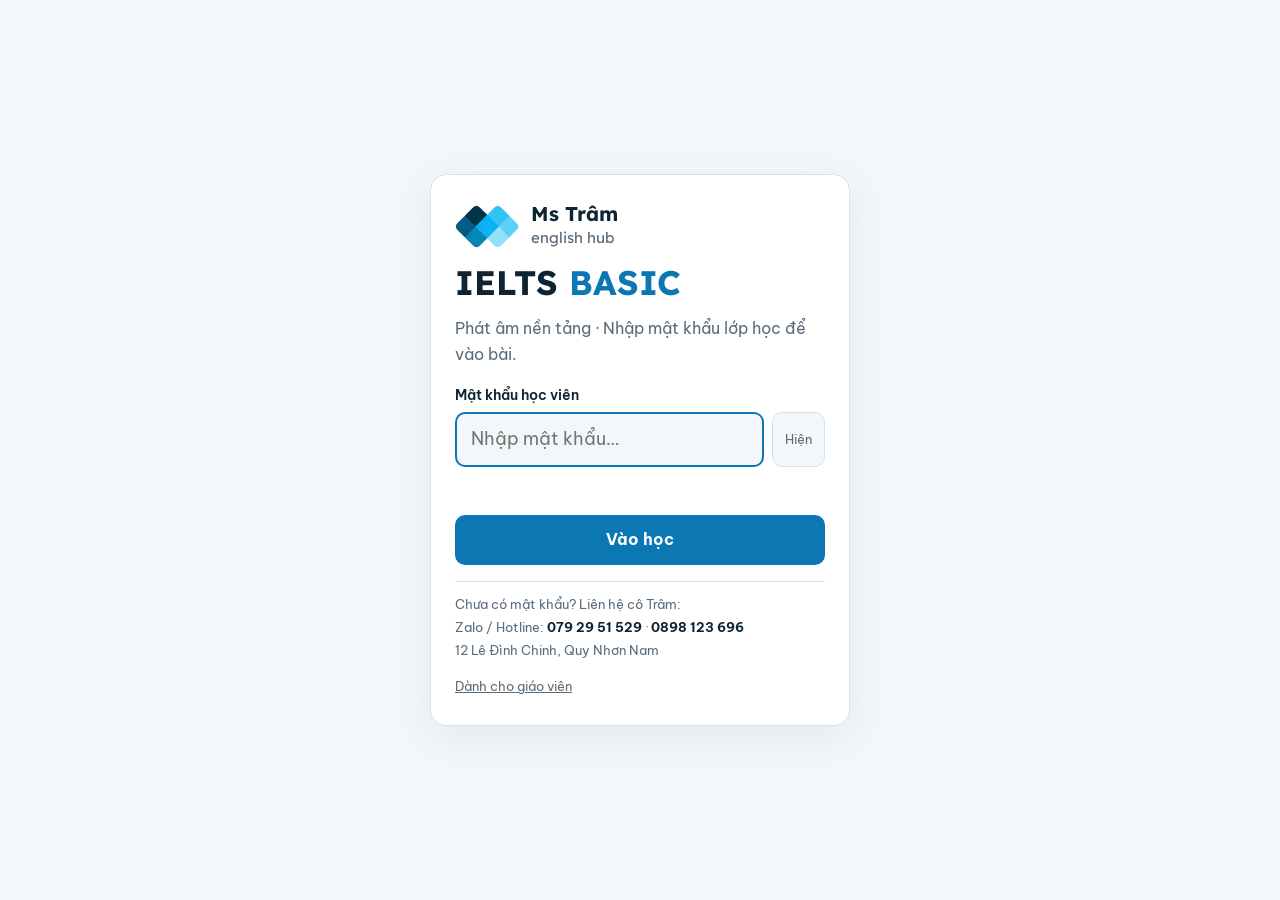
==== commit c20fe9ae: "Add student password gate and teacher settings panel Co-Authored-By: Claude Opus 5.5 <noreply@anthro" ====
--- a/index.html
+++ b/index.html
@@ -29,6 +29,7 @@
   --teal:#5cc6f2; --teal-soft:#123247; --mark:#6b5a12; --mark-ink:#fff1b8; --navy:#0a2c3e; --sky:#33bdf2;
   --good:#6fd29d; --good-soft:#163426; --bad:#f08a8d; --bad-soft:#3b1c1d; color-scheme:dark}
 *{box-sizing:border-box}
+[hidden]{display:none!important}
 html,body{background:var(--bg)}
 body{color:var(--ink);font-family:var(--f-body);font-size:16px;line-height:1.6}
 .ipa{font-family:var(--f-ipa)}
@@ -168,6 +169,17 @@
 .opt.right{background:var(--good-soft);border-color:var(--good);color:var(--good);font-weight:700}
 .opt.wrong{background:var(--bad-soft);border-color:var(--bad);color:var(--bad)}
 .uw u{text-decoration-thickness:2px;text-underline-offset:4px;text-decoration-color:var(--teal);font-weight:700}
+/* dictation v2 */
+.gapline{font-size:20px;line-height:2.3;margin:0}
+.gapin{font:inherit;font-size:18px;padding:1px 6px;border:0;border-bottom:2px solid var(--teal);background:var(--teal-soft);border-radius:4px 4px 0 0;text-align:center;color:var(--ink);max-width:100%}
+.gapin:focus{outline:2px solid var(--teal);outline-offset:1px}
+.gapin.ok{border-color:var(--good);background:var(--good-soft);color:var(--good);font-weight:700}
+.gapin.no{border-color:var(--bad);background:var(--bad-soft);color:var(--bad);text-decoration:line-through}
+.focusipa{display:flex;flex-wrap:wrap;gap:4px 16px;font-size:15px}
+.focusipa .ipa{color:var(--teal)}
+.ctx{border-left:3px solid var(--teal);background:var(--teal-soft);border-radius:0 10px 10px 0;padding:10px 14px;display:grid;gap:4px}
+.ctx p{margin:0;font-size:17px}
+.ctx .cur{color:var(--muted);font-style:italic}
 @media (max-width:820px){
   .shell{grid-template-columns:minmax(0,1fr);gap:18px}
   nav.side{position:sticky;top:env(safe-area-inset-top,0px);z-index:5;background:var(--bg);display:flex;gap:6px;overflow-x:auto;padding-block:8px;margin-inline:-4px}
@@ -182,6 +194,157 @@
 
 </head>
 <body>
+<style>
+body.locked .shell{display:none}
+#gate{min-height:100vh;display:grid;grid-template-columns:minmax(0,1fr);place-items:center;padding-block:32px;padding-left:max(16px,env(safe-area-inset-left,0px));padding-right:max(16px,env(safe-area-inset-right,0px));background:var(--bg)}
+.g-card{width:100%;max-width:420px;min-width:0;grid-template-columns:minmax(0,1fr);background:var(--sheet);border:1px solid var(--line);border-radius:16px;padding:28px 24px;display:grid;gap:16px;box-shadow:0 10px 40px rgba(11,58,82,.08)}
+.g-logo{display:flex;align-items:center;gap:12px}
+.g-logo img{width:64px;height:auto}
+.g-logo b{font-family:var(--f-display);font-size:20px;display:block;line-height:1.1}
+.g-logo span{font-family:var(--f-display);color:var(--muted);font-size:15px}
+.g-title{font-family:var(--f-display);font-size:34px;font-weight:700;margin:0;line-height:1}
+.g-title span{color:var(--teal)}
+.g-sub{margin:0;color:var(--muted)}
+.g-field{display:grid;gap:6px;grid-template-columns:minmax(0,1fr)}
+.g-field label{font-size:14px;font-weight:600}
+.g-row{display:flex;gap:8px}
+.g-input{flex:1 1 0;width:100%;min-width:0;font:inherit;font-size:18px;padding:11px 14px;border-radius:10px;border:2px solid var(--line);background:var(--bg);color:var(--ink)}
+.g-input:focus{border-color:var(--teal);outline:none}
+.g-eye{border:1px solid var(--line);background:var(--bg);border-radius:10px;padding:0 12px;cursor:pointer;font-size:13px;color:var(--muted)}
+.g-btn{border:0;background:var(--teal);color:#fff;font:inherit;font-weight:700;font-size:16px;padding:12px 16px;border-radius:10px;cursor:pointer}
+.g-btn.line{background:transparent;color:var(--teal);border:1px solid var(--line)}
+.g-err{color:var(--bad);font-size:14px;min-height:1.2em;margin:0}
+.g-ok{color:var(--good);font-size:14px;margin:0}
+.g-foot{font-size:13px;color:var(--muted);display:grid;gap:2px;border-top:1px solid var(--line);padding-top:12px}
+.g-foot strong{color:var(--ink);user-select:all}
+.g-link{background:none;border:0;padding:0;color:var(--muted);font:inherit;font-size:13px;text-decoration:underline;cursor:pointer;justify-self:start}
+.g-toggle{display:flex;gap:10px;align-items:center;font-size:15px}
+.g-toggle input{width:18px;height:18px;accent-color:var(--teal)}
+.g-out{width:100%;font-family:ui-monospace,Menlo,Consolas,monospace;font-size:12px;padding:10px;border-radius:10px;border:1px solid var(--line);background:var(--bg);color:var(--ink);resize:vertical}
+.g-steps{margin:0;padding-left:20px;display:grid;gap:4px;font-size:14px}
+.g-steps a{color:var(--teal);font-weight:600}
+</style>
+<div id="gate" role="dialog" aria-label="Nhập mật khẩu">
+  <div class="g-card" id="g-card"><p class="g-sub">Đang tải…</p></div>
+</div>
+<script>
+(function(){
+  var SALT='mstram-ielts-basic:';
+  var REPO='mstramehub/ielts-basic-phat-am-';
+  var CONFIG_URLS=['https://raw.githubusercontent.com/'+REPO+'/main/config.json','config.json'];
+  var EDIT_URL='https://github.com/'+REPO+'/edit/main/config.json';
+  var DEFAULT={"enabled": true, "student": "e3531ed59cad3a2af761cbf87a8e5ab2332a74ba9056c57ab8ac8723c878612a", "teacher": "46eea834361a61aaecd68bab05e03160a6b4bc6e566dfba93b22076c142b4009", "updated": "2026-10-20"};
+  var unlock; window.__GATE=new Promise(function(r){unlock=r;});
+  document.body.classList.add('locked');
+  var card=document.getElementById('g-card');
+  var cfg=DEFAULT;
+  var ls={get:function(k){try{return localStorage.getItem('ipa-ca:'+k);}catch(e){return null;}},set:function(k,v){try{localStorage.setItem('ipa-ca:'+k,v);}catch(e){}}};
+  function sha(t){
+    if(!(window.crypto&&crypto.subtle)) return Promise.reject(new Error('nocrypto'));
+    return crypto.subtle.digest('SHA-256',new TextEncoder().encode(SALT+t)).then(function(b){return Array.from(new Uint8Array(b)).map(function(x){return x.toString(16).padStart(2,'0');}).join('');});
+  }
+  function loadCfg(){
+    var i=0;
+    function next(){
+      if(i>=CONFIG_URLS.length) return Promise.resolve(DEFAULT);
+      var u=CONFIG_URLS[i++];
+      return fetch(u+'?t='+Date.now(),{cache:'no-store'}).then(function(r){if(!r.ok) throw 0; return r.json();})
+        .then(function(j){ if(j&&j.student&&j.teacher) return j; throw 0; }).catch(next);
+    }
+    return next();
+  }
+  function el(html){var d=document.createElement('div');d.innerHTML=html;return d;}
+  function enter(){ document.body.classList.remove('locked'); document.getElementById('gate').hidden=true; unlock(); }
+  var logoSrc=function(){return '[data-uri]';};
+  var head=function(){return '<div class="g-logo"><img src="'+logoSrc()+'" alt="Logo Ms Trâm English Hub"><div><b>Ms Trâm</b><span>english hub</span></div></div>'+
+    '<h1 class="g-title">IELTS <span>BASIC</span></h1>';};
+  var foot='<div class="g-foot"><span>Chưa có mật khẩu? Liên hệ cô Trâm:</span><span>Zalo / Hotline: <strong>079 29 51 529</strong> · <strong>0898 123 696</strong></span><span>12 Lê Đình Chinh, Quy Nhơn Nam</span></div>';
+  function pwField(id,label,ph){return '<div class="g-field"><label for="'+id+'">'+label+'</label><div class="g-row"><input class="g-input" id="'+id+'" type="password" autocomplete="off" autocapitalize="off" spellcheck="false" placeholder="'+(ph||'')+'"><button type="button" class="g-eye" data-for="'+id+'">Hiện</button></div></div>';}
+  function wireEyes(){card.querySelectorAll('.g-eye').forEach(function(b){b.onclick=function(){var i=document.getElementById(b.dataset.for);var s=i.type==='password';i.type=s?'text':'password';b.textContent=s?'Ẩn':'Hiện';};});}
+
+  function showStudent(msg){
+    card.innerHTML=head()+'<p class="g-sub">Phát âm nền tảng · Nhập mật khẩu lớp học để vào bài.</p>'+
+      pwField('g-pw','Mật khẩu học viên','Nhập mật khẩu…')+
+      '<p class="g-err" id="g-err" role="alert">'+(msg||'')+'</p>'+
+      '<button type="button" class="g-btn" id="g-go">Vào học</button>'+foot+
+      '<button type="button" class="g-link" id="g-teacher">Dành cho giáo viên</button>';
+    wireEyes();
+    var inp=document.getElementById('g-pw'), err=document.getElementById('g-err');
+    function tryIt(){
+      var v=inp.value.trim(); if(!v){err.textContent='Em chưa nhập mật khẩu.';inp.focus();return;}
+      sha(v).then(function(hh){
+        if(hh===cfg.student){ ls.set('pass',hh); enter(); }
+        else if(hh===cfg.teacher){ showTeacher(); }
+        else { err.textContent='Mật khẩu chưa đúng. Kiểm tra lại chữ hoa, chữ thường hoặc hỏi cô Trâm.'; inp.select(); }
+      }).catch(function(){err.textContent='Trình duyệt này không kiểm tra được mật khẩu. Hãy mở bằng Chrome, Safari hoặc Edge bản mới.';});
+    }
+    document.getElementById('g-go').onclick=tryIt;
+    inp.onkeydown=function(e){if(e.key==='Enter'){e.preventDefault();tryIt();}};
+    document.getElementById('g-teacher').onclick=showTeacherLogin;
+    inp.focus();
+  }
+  function showTeacherLogin(){
+    card.innerHTML=head()+'<p class="g-sub">Khu vực giáo viên: đổi mật khẩu học viên, đổi mật khẩu giáo viên, bật hoặc tắt yêu cầu mật khẩu.</p>'+
+      pwField('g-tpw','Mật khẩu giáo viên')+'<p class="g-err" id="g-err" role="alert"></p>'+
+      '<button type="button" class="g-btn" id="g-tgo">Đăng nhập</button><button type="button" class="g-link" id="g-back">← Quay lại trang học viên</button>';
+    wireEyes();
+    var inp=document.getElementById('g-tpw'), err=document.getElementById('g-err');
+    function tryIt(){ sha(inp.value.trim()).then(function(hh){ if(hh===cfg.teacher) showTeacher(); else { err.textContent='Mật khẩu giáo viên chưa đúng.'; inp.select(); } }).catch(function(){err.textContent='Trình duyệt này không hỗ trợ kiểm tra mật khẩu.';}); }
+    document.getElementById('g-tgo').onclick=tryIt;
+    inp.onkeydown=function(e){if(e.key==='Enter'){e.preventDefault();tryIt();}};
+    document.getElementById('g-back').onclick=function(){showStudent();};
+    inp.focus();
+  }
+  function showTeacher(){
+    var on=cfg.enabled!==false;
+    card.innerHTML=head()+'<p class="g-ok">Đã đăng nhập giáo viên.</p>'+
+      '<label class="g-toggle"><input type="checkbox" id="g-on"'+(on?' checked':'')+'> Yêu cầu học viên nhập mật khẩu</label>'+
+      pwField('g-new','Mật khẩu học viên mới','Để trống nếu giữ nguyên')+
+      pwField('g-newt','Mật khẩu giáo viên mới','Để trống nếu giữ nguyên')+
+      '<p class="g-err" id="g-err" role="alert"></p>'+
+      '<button type="button" class="g-btn" id="g-make">Tạo nội dung cài đặt mới</button>'+
+      '<div id="g-result" hidden></div>'+
+      '<button type="button" class="g-btn line" id="g-enter">Vào trang học</button>'+
+      '<button type="button" class="g-link" id="g-back">← Đăng xuất</button>';
+    wireEyes();
+    document.getElementById('g-enter').onclick=enter;
+    document.getElementById('g-back').onclick=function(){showStudent();};
+    document.getElementById('g-make').onclick=function(){
+      var err=document.getElementById('g-err'); err.textContent='';
+      var ns=document.getElementById('g-new').value.trim(), nt=document.getElementById('g-newt').value.trim();
+      var en=document.getElementById('g-on').checked;
+      if(ns&&ns.length<4){err.textContent='Mật khẩu học viên cần ít nhất 4 ký tự.';return;}
+      if(nt&&nt.length<6){err.textContent='Mật khẩu giáo viên cần ít nhất 6 ký tự.';return;}
+      if(ns&&nt&&ns===nt){err.textContent='Mật khẩu giáo viên phải khác mật khẩu học viên.';return;}
+      Promise.all([ns?sha(ns):Promise.resolve(cfg.student), nt?sha(nt):Promise.resolve(cfg.teacher)]).then(function(r){
+        var d=new Date(); var stamp=d.getFullYear()+'-'+String(d.getMonth()+1).padStart(2,'0')+'-'+String(d.getDate()).padStart(2,'0');
+        var json=JSON.stringify({enabled:en,student:r[0],teacher:r[1],updated:stamp},null,2);
+        var box=document.getElementById('g-result'); box.hidden=false;
+        box.innerHTML='<div class="g-field"><label for="g-json">Nội dung cài đặt mới</label><textarea class="g-out" id="g-json" rows="7" readonly></textarea></div>'+
+          '<button type="button" class="g-btn line" id="g-copy">Sao chép nội dung</button>'+
+          '<ol class="g-steps"><li>Bấm <b>Sao chép nội dung</b> ở trên.</li>'+
+          '<li>Mở <a href="'+EDIT_URL+'" target="_blank" rel="noopener">file config.json trên GitHub ↗</a> (đăng nhập tài khoản mstramehub).</li>'+
+          '<li>Xoá hết nội dung cũ, dán nội dung mới vào, bấm <b>Commit changes</b>.</li>'+
+          '<li>Khoảng 5 phút sau, cài đặt mới có hiệu lực. Học viên đang dùng mật khẩu cũ sẽ phải nhập mật khẩu mới.</li></ol>'+
+          '<p class="g-sub" style="font-size:13px">Hãy ghi nhớ mật khẩu mới. Trang chỉ lưu mã hoá nên không xem lại được mật khẩu.</p>';
+        var ta=document.getElementById('g-json'); ta.value=json;
+        document.getElementById('g-copy').onclick=function(){
+          var b=this; var done=function(){b.textContent='Đã sao chép ✓';};
+          if(navigator.clipboard&&navigator.clipboard.writeText) navigator.clipboard.writeText(json).then(done,function(){ta.select();b.textContent='Đã chọn nội dung — nhấn Ctrl+C / giữ để sao chép';});
+          else {ta.select();try{document.execCommand('copy');done();}catch(e){b.textContent='Nhấn giữ để sao chép';}}
+        };
+        box.scrollIntoView({block:'nearest'});
+      });
+    };
+  }
+  loadCfg().then(function(c){
+    cfg=c;
+    if(cfg.enabled===false || ls.get('pass')===cfg.student) return enter();
+    showStudent();
+  });
+})();
+</script>
+
 <div class="shell">
   <header class="brand">
     <div class="brand-top">
@@ -553,80 +716,336 @@
   if(topic==='pairs') return PAIRS.flatMap(p=>[{t:p[1],ipa:p[2],why:`Cặp ${p[1]} /${p[2]}/ – ${p[3]} /${p[4]}/`},{t:p[3],ipa:p[4],why:`Cặp ${p[1]} /${p[2]}/ – ${p[3]} /${p[4]}/`}]);
   return [];
 }
+/* dictation bank — [word|ipa] marks the focus words */
+const DICT_EXTRA={
+ ipa:[
+  'My [brother|ˈbrʌðə] is [thirty|ˈθɜːti] years old.',
+  '[Thursday|ˈθɜːzdeɪ] is my favourite day of the week.',
+  'I [usually|ˈjuːʒuəli] have a [shower|ˈʃaʊə] in the evening.',
+  'She bought a new [jacket|ˈdʒækɪt] in [June|dʒuːn].',
+  'The [children|ˈtʃɪldrən] are [watching|ˈwɒtʃɪŋ] a cartoon.',
+  '[Their|ðeə] house is near the [river|ˈrɪvə].',
+  'We visit our grandparents in the [village|ˈvɪlɪdʒ].',
+  'I [think|θɪŋk] [this|ðɪs] [method|ˈmeθəd] is very useful.',
+  'The [singer|ˈsɪŋə] has a [strong|strɒŋ] voice.',
+  'Please [measure|ˈmeʒə] the [length|leŋθ] of the table.',
+  'He works at a [hospital|ˈhɒspɪtl] in the city.',
+  '[Yesterday|ˈjestədeɪ] was [warm|wɔːm] and sunny.'
+ ],
+ errs:[
+  'I [often|ˈɒfn] go to the [library|ˈlaɪbrəri] on Saturday.',
+  'My [colleague|ˈkɒliːɡ] is very [honest|ˈɒnɪst].',
+  'We stayed in a [comfortable|ˈkʌmftəbl] [hotel|həʊˈtel].',
+  '[Vegetables|ˈvedʒtəblz] are good for your health.',
+  'The meeting is on [Wednesday|ˈwenzdeɪ] morning.',
+  'I waited for an [hour|ˈaʊə] at the bus stop.',
+  'Can I have the [receipt|rɪˈsiːt], please?',
+  'She is [interested|ˈɪntrəstɪd] in [architecture|ˈɑːkɪtektʃə].',
+  'My father runs a small [business|ˈbɪznəs].',
+  'I [usually|ˈjuːʒuəli] eat [fruit|fruːt] after lunch.',
+  'These two [answers|ˈɑːnsəz] are [different|ˈdɪfrənt].',
+  'The [police|pəˈliːs] [asked|ɑːskt] me some questions.',
+  'I [walk|wɔːk] to [work|wɜːk] every morning.'
+ ],
+ s:[
+  'My mother [cooks|kʊks] and my father [washes|ˈwɒʃɪz] the [dishes|ˈdɪʃɪz].',
+  'He [plays|pleɪz] football with his [friends|frendz].',
+  'She [speaks|spiːks] three [languages|ˈlæŋɡwɪdʒɪz].',
+  'My sister [likes|laɪks] [roses|ˈrəʊzɪz] and [lilies|ˈlɪliz].',
+  'It [rains|reɪnz] a lot in the summer [months|mʌnθs].',
+  'He [fixes|ˈfɪksɪz] [bikes|baɪks] at the weekend.',
+  'My uncle [teaches|ˈtiːtʃɪz] [maths|mæθs] at a high school.',
+  'The [students|ˈstjuːdnts] write [essays|ˈeseɪz] every week.',
+  'She [watches|ˈwɒtʃɪz] [films|fɪlmz] in English.',
+  'My dad [drives|draɪvz] to work, but my mum [walks|wɔːks].',
+  'He [misses|ˈmɪsɪz] his [classes|ˈklɑːsɪz] when he is ill.',
+  'We need two [boxes|ˈbɒksɪz] and three [bags|bæɡz].'
+ ],
+ ed:[
+  'I [visited|ˈvɪzɪtɪd] my aunt last weekend.',
+  'We [watched|wɒtʃt] a film and [laughed|lɑːft] a lot.',
+  'She [cleaned|kliːnd] her room and [washed|wɒʃt] her clothes.',
+  'The bus [stopped|stɒpt] and the doors [opened|ˈəʊpənd].',
+  'He [wanted|ˈwɒntɪd] to become a doctor.',
+  'They [moved|muːvd] to Da Nang last year.',
+  'I [finished|ˈfɪnɪʃt] my homework and [played|pleɪd] games.',
+  'My parents [decided|dɪˈsaɪdɪd] to buy a new car.',
+  'She [looked|lʊkt] tired, so we [helped|helpt] her.',
+  'We [travelled|ˈtrævld] by train and [enjoyed|ɪnˈdʒɔɪd] the view.',
+  'The teacher [explained|ɪkˈspleɪnd] the lesson again.',
+  'He [asked|ɑːskt] a question and [waited|ˈweɪtɪd] for the answer.'
+ ],
+ pairs:[
+  'The [ship|ʃɪp] carried a lot of [sheep|ʃiːp].',
+  'I do not want to [leave|liːv] the city where I [live|lɪv].',
+  'The price of [rice|raɪs] will [rise|raɪz] next month.',
+  'I left my [bag|bæɡ] at the [back|bæk] of the class.',
+  '[Three|θriː] [trees|triːz] fell in the storm.',
+  'Put the [fan|fæn] in the [van|væn].',
+  'The [bed|bed] is not [bad|bæd].',
+  'He [thinks|θɪŋks] the [sink|sɪŋk] is broken.',
+  'She sat on a [chair|tʃeə] to [share|ʃeə] her story.',
+  'Turn [right|raɪt] at the traffic [light|laɪt].',
+  '[Pull|pʊl] the cover off the [pool|puːl].',
+  'I [heard|hɜːd] the test was [hard|hɑːd].',
+  'Do not [cut|kʌt] the rope on the [cart|kɑːt].'
+ ]
+};
+const PASSAGES=[
+ {title:'My hometown', lines:[
+  'I live in Quy Nhon, a [beautiful|ˈbjuːtɪfl] city by the sea.',
+  'It is [famous|ˈfeɪməs] for its [beaches|ˈbiːtʃɪz] and fresh [seafood|ˈsiːfuːd].',
+  'The [people|ˈpiːpl] here are [friendly|ˈfrendli] and [helpful|ˈhelpfl].',
+  'I [think|θɪŋk] it is a great [place|pleɪs] to live.']},
+ {title:'My family', lines:[
+  'There are four [people|ˈpiːpl] in my [family|ˈfæməli].',
+  'My [father|ˈfɑːðə] [works|wɜːks] as an [engineer|ˌendʒɪˈnɪə], and my mother [teaches|ˈtiːtʃɪz] English.',
+  'My younger [brother|ˈbrʌðə] [loves|lʌvz] playing computer [games|ɡeɪmz].',
+  'We [usually|ˈjuːʒuəli] have dinner [together|təˈɡeðə] at [seven|ˈsevn] o’clock.']},
+ {title:'My daily routine', lines:[
+  'I usually get up at [six|sɪks] o’clock.',
+  'After [breakfast|ˈbrekfəst], I [walk|wɔːk] to school with my [friends|frendz].',
+  'In the [afternoon|ˌɑːftəˈnuːn], I study English and do my [homework|ˈhəʊmwɜːk].',
+  'I [watched|wɒtʃt] a film last night and went to bed [late|leɪt].']},
+ {title:'My hobby', lines:[
+  'In my [free|friː] time, I [enjoy|ɪnˈdʒɔɪ] [reading|ˈriːdɪŋ] books.',
+  'Last [summer|ˈsʌmə], I [joined|dʒɔɪnd] a swimming [club|klʌb].',
+  'I [practised|ˈpræktɪst] [three|θriː] times a week and [learned|lɜːnd] a lot.',
+  'Now I can swim much [faster|ˈfɑːstə] than before.']},
+ {title:'Last weekend', lines:[
+  'Last [weekend|ˌwiːkˈend], my family [visited|ˈvɪzɪtɪd] the [countryside|ˈkʌntrisaɪd].',
+  'We [stayed|steɪd] with my [grandparents|ˈɡrænpeərənts] and [helped|helpt] them in the [garden|ˈɡɑːdn].',
+  'My grandmother [cooked|kʊkt] [delicious|dɪˈlɪʃəs] fish for us.',
+  'We [laughed|lɑːft] and [talked|tɔːkt] until [midnight|ˈmɪdnaɪt].']},
+ {title:'Learning English', lines:[
+  'I [started|ˈstɑːtɪd] [learning|ˈlɜːnɪŋ] English when I was [eight|eɪt].',
+  'At first, I [thought|θɔːt] the [pronunciation|prəˌnʌnsiˈeɪʃn] was very [difficult|ˈdɪfɪkəlt].',
+  'Now I [practise|ˈpræktɪs] [speaking|ˈspiːkɪŋ] every day with my teacher.',
+  'I want to get a good [score|skɔː] in the IELTS [test|test].']}
+];
+/* thêm 10 câu mỗi chủ đề */
+const DICT_MORE={
+ ipa:[
+  'My [mother|ˈmʌðə] [always|ˈɔːlweɪz] [thanks|θæŋks] the [driver|ˈdraɪvə].',
+  'The [shop|ʃɒp] [sells|selz] [cheap|tʃiːp] [shoes|ʃuːz].',
+  'I [enjoy|ɪnˈdʒɔɪ] [jogging|ˈdʒɒɡɪŋ] in the park.',
+  'We [usually|ˈjuːʒuəli] watch [television|ˈtelɪvɪʒn] after dinner.',
+  '[Both|bəʊθ] of my [teeth|tiːθ] hurt.',
+  'The [weather|ˈweðə] is [rather|ˈrɑːðə] cold today.',
+  'She [visits|ˈvɪzɪts] her [cousin|ˈkʌzn] every [Sunday|ˈsʌndeɪ].',
+  'The [baby|ˈbeɪbi] is [sleeping|ˈsliːpɪŋ] in the [bedroom|ˈbedruːm].',
+  'I [heard|hɜːd] a [strange|streɪndʒ] [noise|nɔɪz] last night.',
+  'Can you [bring|brɪŋ] me a [glass|ɡlɑːs] of water?'
+ ],
+ errs:[
+  'I [bought|bɔːt] some [chocolate|ˈtʃɒklət] for my sister.',
+  '[February|ˈfebruəri] is the shortest month of the year.',
+  'She [often|ˈɒfn] eats [salmon|ˈsæmən] for dinner.',
+  'The [island|ˈaɪlənd] is [famous|ˈfeɪməs] for its beaches.',
+  'I [prefer|prɪˈfɜː] tea to coffee.',
+  'The [women|ˈwɪmɪn] [said|sed] they were tired.',
+  'He paid back the [debt|det] last month.',
+  '[Clothes|kləʊðz] in this shop are [quite|kwaɪt] cheap.',
+  'She has a [foreign|ˈfɒrən] [colleague|ˈkɒliːɡ] from [Europe|ˈjʊərəp].',
+  'We [walked|wɔːkt] around the old [castle|ˈkɑːsl].'
+ ],
+ s:[
+  'My grandmother [grows|ɡrəʊz] [tomatoes|təˈmɑːtəʊz] in her garden.',
+  'There are many [buses|ˈbʌsɪz] and [taxis|ˈtæksiz] in the city.',
+  'He [brushes|ˈbrʌʃɪz] his teeth and [combs|kəʊmz] his hair.',
+  'She [keeps|kiːps] her [books|bʊks] on the [shelves|ʃelvz].',
+  'My brother [collects|kəˈlekts] [stamps|stæmps] and [coins|kɔɪnz].',
+  'The teacher [checks|tʃeks] our [exercises|ˈeksəsaɪzɪz] every day.',
+  'It [costs|kɒsts] ten [dollars|ˈdɒləz].',
+  'Lan [sings|sɪŋz] and [dances|ˈdɑːnsɪz] very well.',
+  'He [wears|weəz] [glasses|ˈɡlɑːsɪz] when he [reads|riːdz].',
+  'My mum [buys|baɪz] [oranges|ˈɒrɪndʒɪz] and [grapes|ɡreɪps] at the market.'
+ ],
+ ed:[
+  'I [called|kɔːld] my friend and [invited|ɪnˈvaɪtɪd] her to the party.',
+  'The film [started|ˈstɑːtɪd] late and [ended|ˈendɪd] at midnight.',
+  'We [walked|wɔːkt] to the beach and [watched|wɒtʃt] the sunset.',
+  'She [missed|mɪst] the bus, so she [arrived|əˈraɪvd] late.',
+  'My brother [passed|pɑːst] the exam and [celebrated|ˈselɪbreɪtɪd] with us.',
+  'They [cooked|kʊkt] dinner and [cleaned|kliːnd] the kitchen.',
+  'I [needed|ˈniːdɪd] some money, so I [worked|wɜːkt] at a cafe.',
+  'He [kissed|kɪst] his mother and [hugged|hʌɡd] his father.',
+  'The children [danced|dɑːnst] and [played|pleɪd] in the rain.',
+  'We [planned|plænd] a trip but [changed|tʃeɪndʒd] our minds.'
+ ],
+ pairs:[
+  'The [man|mæn] saw two [men|men] at the door.',
+  'I [feel|fiːl] that he will [fill|fɪl] the glass.',
+  'Please [eat|iːt] [it|ɪt] now.',
+  'The [white|waɪt] car is very [wide|waɪd].',
+  '[Nine|naɪn] people said it was [nice|naɪs].',
+  '[Sue|suː] has a new pair of [shoes|ʃuːz].',
+  'The [cap|kæp] and the [cup|kʌp] are on the table.',
+  'He [walks|wɔːks] but she [works|wɜːks].',
+  '[Thank|θæŋk] the man in the [tank|tæŋk].',
+  'The [cheap|tʃiːp] [chip|tʃɪp] is in the box.'
+ ]
+};
+Object.keys(DICT_MORE).forEach(k=>DICT_EXTRA[k].push(...DICT_MORE[k]));
+PASSAGES.push(
+ {title:'My school', lines:[
+  'I am a student at a [high|haɪ] school in Quy Nhon.',
+  'My school has a big [library|ˈlaɪbrəri] and a [football|ˈfʊtbɔːl] field.',
+  'My [favourite|ˈfeɪvərɪt] [subject|ˈsʌbdʒɪkt] is English.',
+  'Our teachers are [kind|kaɪnd] and very [patient|ˈpeɪʃnt].',
+  'I have [made|meɪd] many good [friends|frendz] there.']},
+ {title:'Vietnamese food', lines:[
+  'Vietnamese food is [delicious|dɪˈlɪʃəs] and [healthy|ˈhelθi].',
+  'My [favourite|ˈfeɪvərɪt] dish is [chicken|ˈtʃɪkɪn] [noodle|ˈnuːdl] soup.',
+  'People [usually|ˈjuːʒuəli] eat it for [breakfast|ˈbrekfəst].',
+  'Last [Sunday|ˈsʌndeɪ], my mother [cooked|kʊkt] it for the whole family.',
+  'Everyone [thought|θɔːt] it was [wonderful|ˈwʌndəfl].']}
+);
+const parseD=s=>{const focus=[];const t=s.replace(/\[([^|\]]+)\|([^\]]+)\]/g,(m,w,p)=>{focus.push({w,p});return w;});return {t,focus};};
+const cleanW=w=>w.replace(/[.,!?;:]+$/,'');
+function dictPool(topic){
+  const fromS=SENTS[topic].items.map(x=>({t:x.text,focus:x.toks.filter(k=>k.f).map(k=>({w:cleanW(k.w),p:k.p.replace(/[.,]/g,'')})),why:x.f}));
+  const extra=(DICT_EXTRA[topic]||[]).map(s=>({...parseD(s),why:''}));
+  return [...fromS,...extra];
+}
+const hintOf=t=>t.split(' ').map(w=>{let first=true;return w.replace(/[A-Za-z]/g,c=>{if(first){first=false;return c;}return '_';});}).join('  ');
+const focusLine=q=>q.focus&&q.focus.length?h('div',{class:'focusipa'},...q.focus.map(f=>h('span',{},h('strong',{},f.w),' ',h('span',{class:'ipa'},'/'+f.p+'/')))):null;
+const DLEVELS=[{id:'sent',label:'Nghe câu'},{id:'gap',label:'Điền từ còn thiếu'},{id:'word',label:'Nghe từ'},{id:'para',label:'Nghe đoạn văn'}];
+
 function renderDict(){
   let topic=PRESET&&SENTS[PRESET]?PRESET:'s'; PRESET=null;
-  let level='sent', n=5;
-  let qs=[],i=0,results=[],plays=0,checked=false;
+  let level=store.get('dict-level','sent'); if(!DLEVELS.some(l=>l.id===level)) level='sent';
+  let count=5, psg='rand';
+  let qs=[],i=0,results=[],cur=null;
   const area=h('div',{class:'dict'});
+  const topicBar=h('div',{class:'bar'},chipRow(TOPICS,topic,t=>{topic=t;reset();}),speed());
+  const psgBar=h('div',{class:'bar'},chipRow([{id:'rand',label:'Ngẫu nhiên'},...PASSAGES.map((p,k)=>({id:String(k),label:p.title}))],psg,p=>{psg=p;reset();}),speed());
+  const INTRO={
+    sent:'Máy đọc một câu. Em nghe và gõ lại chính xác từng từ, đủ đuôi -s, -ed.',
+    gap:'Câu được hiện sẵn, một vài từ bị che. Em nghe rồi điền các từ còn thiếu vào ô trống.',
+    word:'Máy đọc 10 từ. Em gõ lại từng từ cho đúng chính tả.',
+    para:'Máy đọc một đoạn văn ngắn, từng câu một. Em gõ lại từng câu. Các câu đã làm hiện ở phía trên để em theo dõi mạch đoạn văn.'};
+  function intro(){
+    return h('div',{class:'dict'},h('p',{class:'note'},INTRO[level]+' Không cần quan tâm chữ hoa và dấu câu. Nhấn Enter để kiểm tra.'),
+      level==='sent'?h('div',{class:'bar'},h('span',{class:'note'},'Số câu mỗi lượt:'),chipRow([{id:5,label:'5 câu'},{id:10,label:'10 câu'}],count,c=>{count=c;})):null,
+      h('div',{class:'chips'},h('button',{type:'button',class:'btn',onclick:start},'Bắt đầu')));
+  }
+  function reset(){ area.innerHTML=''; area.append(intro()); topicBar.hidden=level==='para'; psgBar.hidden=level!=='para'; }
   function start(){
-    const pool=level==='sent'?SENTS[topic].items.map(x=>({t:x.text,ipa:x.ipa,why:x.f})):wordPool(topic);
-    n=level==='sent'?Math.min(5,pool.length):10;
-    qs=shuffle(pool).slice(0,n); i=0; results=[]; show();
+    results=[]; i=0; cur=null;
+    if(level==='para'){ cur=psg==='rand'?shuffle(PASSAGES)[0]:PASSAGES[+psg]; qs=cur.lines.map(l=>({...parseD(l),why:''})); }
+    else if(level==='word'){ qs=shuffle(wordPool(topic)).slice(0,10).map(x=>({t:x.t,focus:[{w:x.t,p:x.ipa}],why:x.why})); }
+    else qs=shuffle(dictPool(topic)).slice(0,level==='gap'?10:count);
+    show();
   }
   function show(){
-    area.innerHTML=''; plays=0; checked=false;
+    area.innerHTML='';
     if(i>=qs.length) return finish();
-    const q=qs[i];
-    const pct=(i/qs.length*100);
-    const track=h('span',{class:'track'},h('i',{style:`width:${pct}%`}));
+    const q=qs[i]; let plays=0,checked=false,hinted=false;
     const playsLbl=h('span',{class:'note'},'Chưa nghe');
-    const play=(r)=>{TTS.say(q.t,r);plays++;playsLbl.textContent='Đã nghe '+plays+' lần';};
-    const big=h('button',{type:'button',class:'play','aria-label':'Nghe'},'▶'); big.addEventListener('click',()=>{play();inp.focus();});
-    const nWords=words(q.t).length;
-    const inp=h('input',{type:'text',id:'dict-answer',class:'answer',autocomplete:'off',autocapitalize:'off',spellcheck:'false',placeholder:level==='sent'?'Gõ câu em nghe được…':'Gõ từ em nghe được…','aria-label':'Câu trả lời'});
+    const play=r=>{TTS.say(q.t,r);plays++;playsLbl.textContent='Đã nghe '+plays+' lần';};
     const res=h('div',{role:'status'});
     const check=h('button',{type:'button',class:'btn'},'Kiểm tra');
     const nextBtn=h('button',{type:'button',class:'btn',hidden:''},i+1<qs.length?'Câu tiếp →':'Xem kết quả');
     nextBtn.addEventListener('click',()=>{i++;show();});
+    const big=h('button',{type:'button',class:'play','aria-label':'Nghe'},'▶');
+    let focusFirst=()=>{}, grade, work;
+
+    if(level==='gap'){
+      const targets=(q.focus.length?q.focus:[{w:q.t.split(' ').map(cleanW).sort((a,b)=>b.length-a.length)[0],p:''}]).slice(0,3).map(f=>({w:cleanW(f.w),p:f.p}));
+      const used=new Set(), inputs=[];
+      const line=h('p',{class:'gapline'});
+      q.t.split(' ').forEach((tok,k)=>{
+        if(k) line.append(' ');
+        const ti=targets.findIndex((t,x)=>!used.has(x)&&norm(t.w)===norm(tok));
+        if(ti<0){ line.append(tok); return; }
+        used.add(ti);
+        const inp=h('input',{type:'text',class:'gapin',autocomplete:'off',autocapitalize:'off',spellcheck:'false','aria-label':'Từ còn thiếu số '+(inputs.length+1)});
+        inp.style.width=(Math.max(5,targets[ti].w.length)+2)+'ch'; inp._t=targets[ti]; inputs.push(inp);
+        const trail=tok.match(/[.,!?;:]+$/); line.append(inp,trail?trail[0]:'');
+      });
+      inputs.forEach((inp,k)=>inp.addEventListener('keydown',e=>{if(e.key==='Enter'){e.preventDefault(); if(!checked&&k<inputs.length-1&&!inputs[k+1].value) inputs[k+1].focus(); else doCheck();}}));
+      work=h('div',{},h('p',{class:'note'},`Điền ${inputs.length} từ còn thiếu:`),line);
+      focusFirst=()=>inputs[0]&&inputs[0].focus();
+      grade=()=>{
+        if(inputs.every(x=>!x.value.trim())) return null;
+        let ok=0; inputs.forEach(x=>{const good=norm(x.value)===norm(x._t.w); if(good) ok++; x.classList.add(good?'ok':'no'); x.readOnly=true;});
+        const view=h('div',{class:'focusipa'},...inputs.map(x=>{const good=x.classList.contains('ok');return h('span',{},h('span',{class:good?'d-ok':'d-wrong'},x.value||'(trống)'),good?'':[' → ',h('span',{class:'d-fix'},x._t.w)],' ',x._t.p?h('span',{class:'ipa'},'/'+x._t.p+'/'):'');}));
+        return {ok,total:inputs.length,perfect:ok===inputs.length,view,typed:inputs.map(x=>x.value||'—').join(', ')};
+      };
+    } else {
+      const nWords=words(q.t).length;
+      const blanks=h('div',{class:'blanks','aria-label':nWords+' từ'},level==='word'?'1 từ':Array(nWords).fill('____').join(' ')+`   (${nWords} từ)`);
+      const inp=h('input',{type:'text',id:'dict-answer',class:'answer',autocomplete:'off',autocapitalize:'off',spellcheck:'false',placeholder:level==='word'?'Gõ từ em nghe được…':'Gõ câu em nghe được…','aria-label':'Câu trả lời'});
+      inp.addEventListener('keydown',e=>{if(e.key==='Enter'){e.preventDefault();doCheck();}});
+      const hintBtn=h('button',{type:'button',class:'btn sm line'},'Gợi ý chữ cái đầu');
+      hintBtn.addEventListener('click',()=>{hinted=true;blanks.textContent=hintOf(q.t);hintBtn.remove();inp.focus();});
+      work=h('div',{class:'dict'},h('div',{class:'bar'},blanks,level==='word'?null:hintBtn),inp);
+      focusFirst=()=>inp.focus();
+      grade=()=>{
+        if(!inp.value.trim()) return null;
+        inp.readOnly=true;
+        const d=diff(q.t,inp.value);
+        const view=h('p',{class:'diff'});
+        d.out.forEach(x=>{
+          if(x.t==='ok') view.append(h('span',{class:'d-ok'},x.w),' ');
+          else if(x.t==='sub') view.append(h('span',{class:'d-wrong'},x.w),' ',h('span',{class:'d-fix'},x.c),' ');
+          else if(x.t==='miss') view.append(h('span',{class:'d-miss',title:'Em bỏ sót từ này'},x.c),' ');
+          else view.append(h('span',{class:'d-wrong',title:'Từ thừa'},x.w),' ');
+        });
+        return {ok:d.ok,total:d.total,perfect:d.perfect,view,typed:inp.value};
+      };
+    }
+
     function doCheck(){
-      if(checked){ if(!nextBtn.hidden) nextBtn.click(); return; }
-      if(!inp.value.trim()){ res.className='res no'; res.textContent='Em chưa gõ gì. Bấm ▶ để nghe rồi gõ lại những gì nghe được.'; return; }
-      checked=true; inp.readOnly=true; check.hidden=true; nextBtn.hidden=false;
-      const d=diff(q.t,inp.value); results.push({q,typed:inp.value,d});
-      const line=h('p',{class:'diff'});
-      d.out.forEach(x=>{
-        if(x.t==='ok') line.append(h('span',{class:'d-ok'},x.w),' ');
-        else if(x.t==='sub') line.append(h('span',{class:'d-wrong'},x.w),' ',h('span',{class:'d-fix'},x.c),' ');
-        else if(x.t==='miss') line.append(h('span',{class:'d-miss',title:'Em bỏ sót từ này'},x.c),' ');
-        else line.append(h('span',{class:'d-wrong',title:'Từ thừa'},x.w),' ');
-      });
-      res.className='res '+(d.perfect?'ok':'no'); res.innerHTML='';
-      res.append(h('strong',{},d.perfect?'Chính xác!':`Đúng ${d.ok}/${d.total} từ`),
-        d.perfect?null:line,
+      if(checked){ nextBtn.click(); return; }
+      const g=grade();
+      if(!g){ res.className='res no'; res.textContent='Em chưa điền gì. Bấm ▶ để nghe rồi gõ những gì nghe được.'; focusFirst(); return; }
+      checked=true; check.hidden=true; nextBtn.hidden=false;
+      results.push({q,...g,hinted});
+      res.className='res '+(g.perfect?'ok':'no'); res.innerHTML='';
+      res.append(...[h('strong',{},g.perfect?'Chính xác!':`Đúng ${g.ok}/${g.total} ${level==='gap'?'ô':'từ'}`,hinted?' (có dùng gợi ý)':''),
+        g.perfect&&level!=='gap'?null:g.view,
         h('div',{},h('span',{class:'lbl ok'},'Đáp án  '),h('strong',{},q.t)),
-        h('div',{class:'ipa',style:'font-size:18px'},q.ipa.startsWith('/')?q.ipa:'/'+q.ipa+'/'),
-        h('div',{class:'note'},q.why),
-        h('div',{class:'chips'},h('button',{type:'button',class:'btn sm line',onclick:()=>TTS.say(q.t)},'▶ Nghe lại đáp án')));
+        focusLine(q),
+        q.why?h('div',{class:'note'},q.why):null,
+        h('div',{class:'chips'},h('button',{type:'button',class:'btn sm line',onclick:()=>TTS.say(q.t)},'▶ Nghe lại đáp án'))].filter(Boolean));
       nextBtn.focus();
-      store.set('dict-total',(store.get('dict-total',0))+1); if(d.perfect) store.set('dict-right',(store.get('dict-right',0))+1); pill();
+      store.set('dict-total',store.get('dict-total',0)+1); if(g.perfect) store.set('dict-right',store.get('dict-right',0)+1); pill();
     }
     check.addEventListener('click',doCheck);
-    inp.addEventListener('keydown',e=>{if(e.key==='Enter'){e.preventDefault();doCheck();}});
-    area.append(h('div',{class:'meter'},h('span',{},`Câu ${i+1}/${qs.length}`),track,h('span',{},`Đúng ${results.filter(r=>r.d.perfect).length}`)),
-      h('div',{class:'player'},big,h('div',{style:'display:grid;gap:4px'},h('div',{class:'chips'},h('button',{type:'button',class:'btn sm line',onclick:()=>{play(.6);inp.focus();}},'▶ Nghe chậm')),playsLbl)),
-      h('div',{class:'blanks','aria-label':nWords+' từ'},level==='sent'?Array(nWords).fill('____').join(' ')+`   (${nWords} từ)`:'1 từ'),
-      inp,h('div',{class:'chips'},check,nextBtn),res);
-    setTimeout(()=>play(),200);
+    big.addEventListener('click',()=>{play();focusFirst();});
+
+    if(level==='para'){
+      area.append(h('div',{class:'ctx'},h('div',{class:'lbl ok'},'Đoạn văn · '+cur.title),
+        ...results.map(r=>h('p',{},r.q.t)),h('p',{class:'cur'},`Câu ${i+1} — đang nghe…`)));
+    }
+    area.append(h('div',{class:'meter'},h('span',{},`Câu ${i+1}/${qs.length}`),h('span',{class:'track'},h('i',{style:`width:${i/qs.length*100}%`})),h('span',{},`Đúng ${results.filter(r=>r.perfect).length}`)),
+      h('div',{class:'player'},big,h('div',{style:'display:grid;gap:4px'},h('div',{class:'chips'},h('button',{type:'button',class:'btn sm line',onclick:()=>{play(.6);focusFirst();}},'▶ Nghe chậm')),playsLbl)),
+      work,h('div',{class:'chips'},check,nextBtn),res);
+    setTimeout(()=>{play();focusFirst();},200);
   }
   function finish(){
-    const right=results.filter(r=>r.d.perfect).length;
-    const best=store.get('best',{}); const key=topic+'-'+level; best[key]=Math.max(best[key]||0,right); store.set('best',best);
+    const right=results.filter(r=>r.perfect).length;
+    const wOk=results.reduce((a,r)=>a+r.ok,0), wAll=results.reduce((a,r)=>a+r.total,0);
+    const best=store.get('best',{}); const key=(level==='para'?'para':topic)+'-'+level; best[key]=Math.max(best[key]||0,right); store.set('best',best);
+    const full=cur?cur.lines.map(l=>parseD(l).t).join(' '):'';
     area.append(h('div',{class:'summary'},
-      h('div',{class:'bar'},h('div',{},h('div',{class:'bigscore'},`${right}/${results.length}`),h('div',{class:'note'},'câu viết chính xác hoàn toàn')),
-        h('div',{class:'chips'},h('button',{type:'button',class:'btn',onclick:start},'Làm lượt mới'),h('button',{type:'button',class:'btn line',onclick:()=>{PRESET=topic;go('mau');window.scrollTo({top:0});}},'Ôn câu mẫu'))),
+      h('div',{class:'bar'},h('div',{},h('div',{class:'bigscore'},`${right}/${results.length}`),
+          h('div',{class:'note'},`${level==='gap'?'câu điền đúng hết':'câu viết chính xác hoàn toàn'} · đúng ${wAll?Math.round(wOk/wAll*100):0}% số ${level==='gap'?'ô':'từ'}`)),
+        h('div',{class:'chips'},h('button',{type:'button',class:'btn',onclick:start},'Làm lượt mới'),
+          level==='para'?h('button',{type:'button',class:'btn line',onclick:()=>TTS.say(full)},'▶ Nghe cả đoạn'):h('button',{type:'button',class:'btn line',onclick:()=>{PRESET=topic;go('mau');window.scrollTo({top:0});}},'Ôn câu mẫu'))),
+      cur?h('div',{class:'ctx'},h('div',{class:'lbl ok'},'Đoạn văn · '+cur.title),h('p',{},full)):null,
       h('h3',{},'Xem lại'),
-      h('div',{class:'review'},...results.map(r=>h('div',{class:'r'},h('span',{class:r.d.perfect?'v':'x'},r.d.perfect?'✓':'✗'),
-        h('div',{},h('strong',{},r.q.t),' ',h('span',{class:'ipa',style:'color:var(--teal)'},r.q.ipa.startsWith('/')?r.q.ipa:'/'+r.q.ipa+'/'),
-          r.d.perfect?null:h('div',{class:'note'},'Em viết: ',r.typed)))))));
+      h('div',{class:'review'},...results.map(r=>h('div',{class:'r'},h('span',{class:r.perfect?'v':'x'},r.perfect?'✓':'✗'),
+        h('div',{},h('strong',{},r.q.t),r.hinted?h('span',{class:'note'},' (có gợi ý)'):'',focusLine(r.q),
+          r.perfect?null:h('div',{class:'note'},'Em viết: ',r.typed)))))));
   }
-  const intro=h('div',{class:'dict'},h('p',{class:'note'},'Máy đọc một câu (hoặc một từ). Em nghe và gõ lại chính xác từng từ. Không cần quan tâm chữ hoa và dấu câu, nhưng phải đúng chính tả và đủ đuôi -s, -ed. Nhấn Enter để kiểm tra.'),
-    h('div',{class:'chips'},h('button',{type:'button',class:'btn',onclick:start},'Bắt đầu')));
-  area.append(intro);
-  return [head('Luyện 2 · Dictation — nghe và viết chính xác','Dictation luyện tai phân biệt âm: nếu em viết “ship” khi nghe “sheep”, hoặc quên đuôi “-ed”, nghĩa là tai chưa bắt được âm đó.'),
+  reset();
+  return [head('Luyện 2 · Dictation — nghe và viết chính xác','Bốn dạng bài từ dễ đến khó: điền từ còn thiếu, nghe từ, nghe câu và nghe cả đoạn văn. Viết sai “ship” thành “sheep” hay quên đuôi “-ed” nghĩa là tai chưa bắt được âm đó.'),
    h('div',{class:'sheet'},
-     h('div',{class:'bar'},chipRow(TOPICS,topic,t=>{topic=t;area.innerHTML='';area.append(intro);}),speed()),
-     h('div',{class:'bar'},h('span',{class:'note'},'Dạng bài:'),chipRow([{id:'sent',label:'Nghe câu'},{id:'word',label:'Nghe từ (10 từ)'}],level,l=>{level=l;area.innerHTML='';area.append(intro);})),
-     noVoice(),area)];
+     h('div',{class:'bar'},h('span',{class:'note'},'Dạng bài:'),chipRow(DLEVELS,level,l=>{level=l;store.set('dict-level',l);reset();})),
+     topicBar,psgBar,noVoice(),area)];
 }
 
 /* ---------- quiz engine (practice 3–6) ---------- */
@@ -779,9 +1198,11 @@
 }
 
 /* boot */
-buildNav(); pill();
-const hs=(location.hash||'').slice(1);
-go(ALL.some(s=>s.id===hs)?hs:store.get('tab','ipa'));
+(window.__GATE||Promise.resolve()).then(()=>{
+  buildNav(); pill();
+  const hs=(location.hash||'').slice(1);
+  go(ALL.some(s=>s.id===hs)?hs:store.get('tab','ipa'));
+});
 </script>
 
 </body>
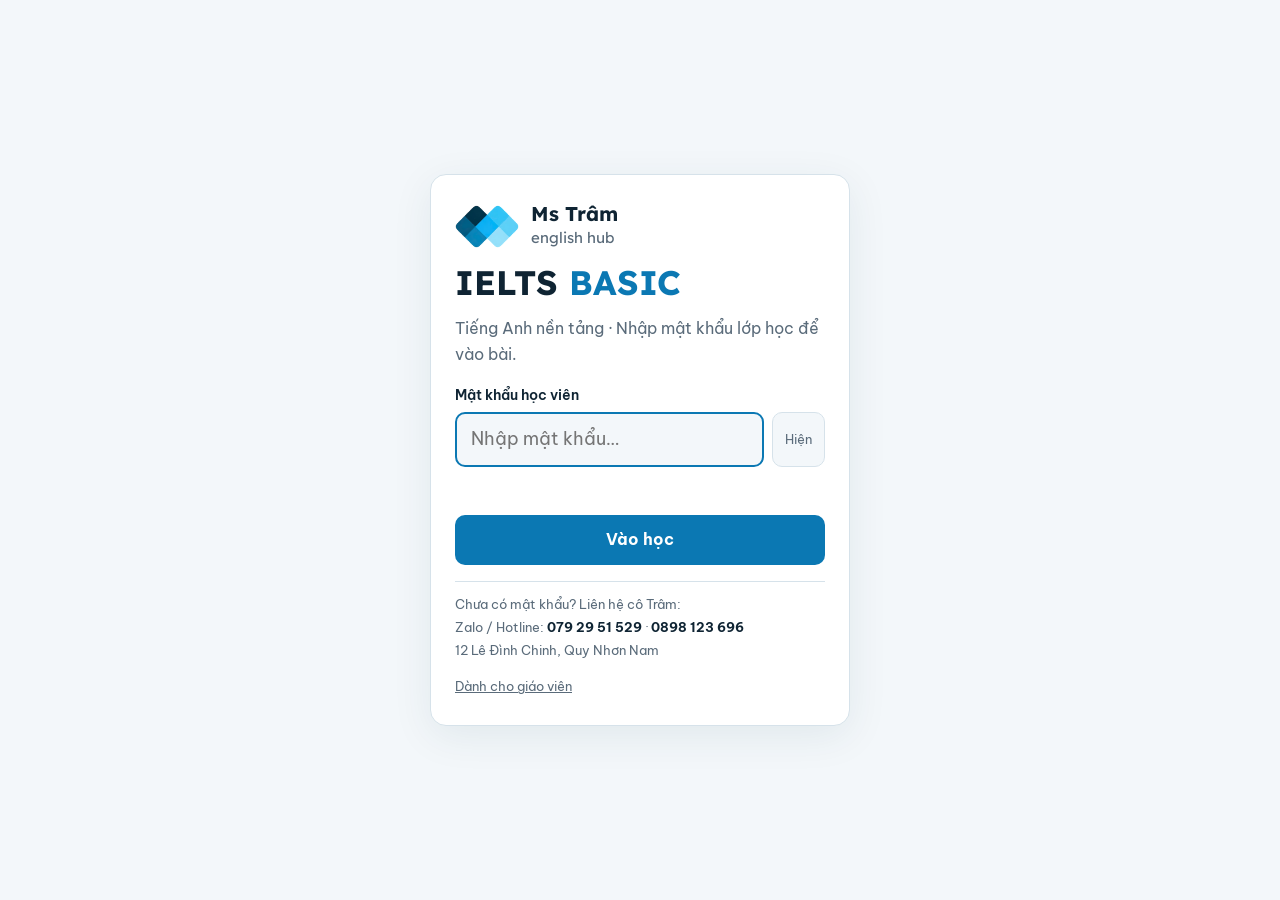
==== commit b01ecaa8: "Restructure as IELTS Basic hub: home, pronunciation, vocabulary, grammar Co-Authored-By: Claude Opus" ====
--- a/index.html
+++ b/index.html
@@ -3,1207 +3,53 @@
 <head>
 <meta charset="utf-8">
 <meta name="viewport" content="width=device-width,initial-scale=1,viewport-fit=cover">
-<meta name="description" content="IELTS Basic – Phát âm nền tảng của Ms Trâm English Hub: bảng IPA, từ hay đọc sai, đuôi -s/-es, -ed, cặp âm dễ nhầm, câu mẫu có phiên âm, dictation và trắc nghiệm.">
-<style>:root{color-scheme:light;padding-top:env(safe-area-inset-top,0px);padding-bottom:env(safe-area-inset-bottom,0px)}body{margin:0;font:14px/1.5 system-ui,-apple-system,"Segoe UI",sans-serif}img{max-width:100%}[hidden]{display:none!important}</style>
-<title>IELTS Basic Phát Âm</title>
-<meta name="claude:viewport-fit-sides" content="cover">
+<title>IELTS Basic · Ms Trâm English Hub</title>
+<meta name="description" content="IELTS Basic – lộ trình tiếng Anh nền tảng của Ms Trâm English Hub: phát âm, từ vựng, ngữ pháp và các kỹ năng Nghe, Đọc, Nói, Viết.">
+<link rel="icon" href="assets/logo.png">
 <link rel="preconnect" href="https://fonts.googleapis.com">
 <link rel="stylesheet" href="https://fonts.googleapis.com/css2?family=Lexend:wght@500;700&family=Be+Vietnam+Pro:wght@400;500;600;700&family=Gentium+Book+Plus:wght@400;700&display=swap">
-<style>
-/* Layout: a learner's dictionary page — sidebar of sections on wide screens, a top strip on phones; entries set like dictionary headwords with IPA beneath and a highlighter mark on the sound being studied */
-:root{
-  --bg:#f3f7fa; --sheet:#ffffff; --ink:#0f2433; --muted:#5a6b7a; --line:#d6e2ea;
-  --teal:#0b78b3; --teal-soft:#dff1fb; --mark:#ffe58a; --mark-ink:#5a4600;
-  --navy:#0b3a52; --sky:#33bdf2;
-  --good:#1e7d4f; --good-soft:#e0f3e8; --bad:#b9363a; --bad-soft:#fae3e3;
-  --f-display:"Lexend", "Be Vietnam Pro", system-ui, sans-serif;
-  --f-body:"Be Vietnam Pro", system-ui, -apple-system, "Segoe UI", sans-serif;
-  --f-ipa:"Gentium Book Plus", "Charis SIL", "Doulos SIL", "Noto Serif", Georgia, serif;
-}
-@media (prefers-color-scheme: dark){:root:not([data-theme="light"]){
-  --bg:#0d161d; --sheet:#14202a; --ink:#e4edf3; --muted:#93a6b5; --line:#24384a;
-  --teal:#5cc6f2; --teal-soft:#123247; --mark:#6b5a12; --mark-ink:#fff1b8; --navy:#0a2c3e; --sky:#33bdf2;
-  --good:#6fd29d; --good-soft:#163426; --bad:#f08a8d; --bad-soft:#3b1c1d; color-scheme:dark}}
-:root[data-theme="dark"]{
-  --bg:#0d161d; --sheet:#14202a; --ink:#e4edf3; --muted:#93a6b5; --line:#24384a;
-  --teal:#5cc6f2; --teal-soft:#123247; --mark:#6b5a12; --mark-ink:#fff1b8; --navy:#0a2c3e; --sky:#33bdf2;
-  --good:#6fd29d; --good-soft:#163426; --bad:#f08a8d; --bad-soft:#3b1c1d; color-scheme:dark}
-*{box-sizing:border-box}
-[hidden]{display:none!important}
-html,body{background:var(--bg)}
-body{color:var(--ink);font-family:var(--f-body);font-size:16px;line-height:1.6}
-.ipa{font-family:var(--f-ipa)}
-button,input,select{font:inherit;color:inherit}
-:focus-visible{outline:3px solid var(--teal);outline-offset:2px}
-
-.shell{max-width:1120px;margin:0 auto;display:grid;grid-template-columns:230px minmax(0,1fr);gap:28px;
-  padding-left:max(16px,env(safe-area-inset-left,0px));padding-right:max(16px,env(safe-area-inset-right,0px));padding-block:28px 64px}
-.brand{grid-column:1/-1;display:grid;gap:14px;border-bottom:2px solid var(--ink);padding-bottom:16px}
-.brand-top{display:flex;flex-wrap:wrap;align-items:center;justify-content:space-between;gap:12px 20px}
-.logo{display:flex;align-items:center;gap:12px;text-decoration:none;color:var(--ink)}
-.logo img{width:72px;height:auto;display:block}
-.logo .nm{display:grid;line-height:1.05}
-.logo .nm b{font-family:var(--f-display);font-size:22px;font-weight:700;letter-spacing:-.01em}
-.logo .nm span{font-family:var(--f-display);font-size:17px;font-weight:500;color:var(--muted)}
-.contact{display:flex;flex-wrap:wrap;gap:6px 18px;font-size:14px;color:var(--muted);align-items:center}
-.contact strong{color:var(--ink);font-variant-numeric:tabular-nums;user-select:all}
-.contact a{color:var(--teal);font-weight:600;text-decoration:none}
-.contact a:hover{text-decoration:underline}
-.brand h1{font-family:var(--f-display);font-size:clamp(32px,6vw,52px);line-height:1;margin:0;font-weight:700;letter-spacing:.01em}
-.brand h1 .b2{color:var(--teal)}
-.brand-row{display:flex;flex-wrap:wrap;align-items:flex-end;justify-content:space-between;gap:12px}
-.brand p{margin:6px 0 0;color:var(--muted);max-width:60ch}
-footer.foot{grid-column:1/-1;border-top:1px solid var(--line);padding-top:18px;display:flex;flex-wrap:wrap;gap:14px 28px;align-items:center;justify-content:space-between;font-size:14px;color:var(--muted)}
-footer.foot .logo img{width:52px}
-footer.foot .logo .nm b{font-size:18px} footer.foot .logo .nm span{font-size:14px}
-.foot-info{display:grid;gap:2px}
-.foot-info strong{color:var(--ink);user-select:all}
-.foot-info a{color:var(--teal);font-weight:600}
-@media (prefers-color-scheme: dark){:root:not([data-theme="light"]) .logo img{filter:brightness(1.15)}}
-:root[data-theme="dark"] .logo img{filter:brightness(1.15)}
-.score-pill{font-size:14px;color:var(--muted);font-variant-numeric:tabular-nums}
-.score-pill strong{color:var(--ink)}
-
-nav.side{position:sticky;top:calc(env(safe-area-inset-top,0px) + 16px);align-self:start;display:grid;gap:18px}
-.navgroup{display:grid;gap:2px}
-.navlabel{font-size:11px;font-weight:700;letter-spacing:.14em;text-transform:uppercase;color:var(--muted);padding:0 10px 4px}
-nav.side button{display:flex;justify-content:space-between;align-items:center;gap:8px;text-align:left;border:0;background:transparent;padding:8px 10px;border-radius:8px;cursor:pointer;font-size:15px}
-nav.side button:hover{background:var(--sheet)}
-nav.side button[aria-current="true"]{background:var(--ink);color:var(--bg);font-weight:600}
-nav.side .sym{font-family:var(--f-ipa);opacity:.75;font-size:15px}
-
-main{min-width:0;display:grid;gap:22px;align-content:start}
-.head h2{font-family:var(--f-display);font-size:clamp(22px,3.4vw,30px);line-height:1.2;margin:0 0 6px;font-weight:700;text-wrap:balance}
-.head p{margin:0;max-width:68ch;color:var(--muted)}
-.sheet{background:var(--sheet);border:1px solid var(--line);border-radius:14px;padding:20px;display:grid;gap:16px;min-width:0}
-.sheet h3{margin:0;font-size:17px}
-.bar{display:flex;flex-wrap:wrap;gap:10px;align-items:center;justify-content:space-between}
-.chips{display:flex;flex-wrap:wrap;gap:6px}
-.chip{border:1px solid var(--line);background:var(--bg);border-radius:999px;padding:5px 12px;font-size:14px;cursor:pointer}
-.chip[aria-pressed="true"]{background:var(--teal);border-color:var(--teal);color:var(--sheet);font-weight:600}
-.btn{border:1px solid var(--ink);background:var(--ink);color:var(--bg);border-radius:10px;padding:9px 16px;font-weight:600;cursor:pointer;font-size:15px}
-.btn.line{background:transparent;color:var(--ink);border-color:var(--line)}
-.btn.sm{padding:4px 11px;font-size:13px;border-radius:8px}
-.btn:disabled{opacity:.45;cursor:default}
-.speed{display:flex;align-items:center;gap:8px;font-size:14px;color:var(--muted)}
-.speed input{width:120px;accent-color:var(--teal)}
-.note{font-size:14px;color:var(--muted);margin:0}
-.warn{background:var(--mark);color:var(--mark-ink);border-radius:10px;padding:10px 14px;font-size:14px}
-mark,.hl{background:var(--mark);color:var(--mark-ink);border-radius:3px;padding:0 2px}
-
-.tablewrap{overflow-x:auto}
-table{border-collapse:collapse;width:100%;font-size:15px}
-th,td{text-align:left;padding:9px 10px;border-bottom:1px solid var(--line);vertical-align:top}
-th{font-size:12px;letter-spacing:.06em;text-transform:uppercase;color:var(--muted);font-weight:600}
-td.big{font-family:var(--f-ipa);font-size:20px;white-space:nowrap}
-
-/* IPA chart */
-.ipa-grid{display:grid;grid-template-columns:repeat(auto-fill,minmax(96px,1fr));gap:8px}
-.snd{display:grid;gap:0;justify-items:start;text-align:left;background:var(--bg);border:1px solid var(--line);border-radius:10px;padding:10px 12px;cursor:pointer}
-.snd .s{font-family:var(--f-ipa);font-size:28px;line-height:1.15}
-.snd .w{font-size:14px}
-.snd .wi{font-family:var(--f-ipa);font-size:13px;color:var(--muted)}
-.snd.vl .s{color:var(--teal)}
-.snd.on{border-color:var(--teal);background:var(--teal-soft)}
-.detail{background:var(--teal-soft);border-radius:10px;padding:12px 14px}
-
-/* word entries */
-.entries{display:grid;grid-template-columns:repeat(auto-fill,minmax(260px,1fr));gap:12px}
-.entry{border:1px solid var(--line);border-radius:12px;padding:14px;display:grid;gap:6px;background:var(--bg);min-width:0}
-.entry .hw{display:flex;flex-wrap:wrap;align-items:baseline;gap:6px 10px}
-.entry .hw strong{font-family:var(--f-display);font-size:21px;font-weight:700}
-.entry .hw .ipa{font-size:19px;color:var(--teal)}
-.lbl{font-size:11px;font-weight:700;letter-spacing:.08em;text-transform:uppercase}
-.lbl.bad{color:var(--bad)} .lbl.ok{color:var(--good)}
-.entry .kind{font-size:12px;color:var(--muted)}
-.wordlist{display:flex;flex-wrap:wrap;gap:8px}
-.wbtn{border:1px solid var(--line);background:var(--bg);border-radius:10px;padding:6px 12px;cursor:pointer;display:grid;text-align:left}
-.wbtn .ipa{font-size:15px;color:var(--teal)}
-.col3{display:grid;grid-template-columns:repeat(auto-fit,minmax(220px,1fr));gap:12px}
-.colbox{border:1px solid var(--line);border-radius:12px;padding:14px;display:grid;gap:10px;align-content:start;background:var(--bg)}
-.colbox .end{font-family:var(--f-ipa);font-size:30px;color:var(--teal);line-height:1}
-
-/* sentences */
-.sent{border:1px solid var(--line);border-radius:12px;padding:16px;display:grid;gap:12px;background:var(--bg);min-width:0}
-.inter{display:flex;flex-wrap:wrap;gap:6px 14px;align-items:flex-end}
-.tok{display:grid;justify-items:start;gap:0}
-.tok .en{font-size:20px;font-weight:600;line-height:1.3}
-.tok .ph{font-family:var(--f-ipa);font-size:17px;color:var(--teal);line-height:1.3}
-.tok.f .en{background:var(--mark);color:var(--mark-ink);border-radius:4px;padding:0 3px}
-.sent.hide-ipa .ph{visibility:hidden}
-.sent.hide-en .en{visibility:hidden}
-.ipa-line{font-family:var(--f-ipa);font-size:18px;color:var(--muted)}
-.focus{font-size:14px;color:var(--muted)}
-
-/* dictation */
-.dict{display:grid;gap:14px}
-.meter{display:flex;align-items:center;gap:10px;font-size:14px;color:var(--muted);font-variant-numeric:tabular-nums}
-.meter .track{flex:1;min-width:80px;height:6px;border-radius:3px;background:var(--line);overflow:hidden}
-.meter .track i{display:block;height:100%;background:var(--teal);transition:width .3s}
-.player{display:flex;flex-wrap:wrap;gap:10px;align-items:center}
-.play{width:64px;height:64px;border-radius:50%;border:0;background:var(--teal);color:var(--sheet);font-size:24px;cursor:pointer;display:grid;place-items:center}
-.blanks{font-family:var(--f-ipa);font-size:18px;letter-spacing:.08em;color:var(--muted)}
-.answer{width:100%;font-size:19px;padding:12px 14px;border-radius:10px;border:2px solid var(--line);background:var(--sheet)}
-.answer:focus{border-color:var(--teal);outline:none}
-.res{display:grid;gap:10px;border-radius:12px;padding:14px}
-.res.ok{background:var(--good-soft)} .res.no{background:var(--bad-soft)}
-.diff{font-size:19px;line-height:1.9}
-.d-ok{color:var(--good);font-weight:600}
-.d-wrong{color:var(--bad);text-decoration:line-through;font-weight:600}
-.d-fix{color:var(--good);font-weight:700;border-bottom:2px solid var(--good)}
-.d-miss{color:var(--bad);font-weight:700;border-bottom:2px dashed var(--bad)}
-.summary{display:grid;gap:10px}
-.bigscore{font-family:var(--f-display);font-size:44px;font-weight:700;font-variant-numeric:tabular-nums;line-height:1}
-.review{display:grid;gap:8px}
-.review .r{display:grid;grid-template-columns:24px 1fr;gap:8px;font-size:15px}
-.r .x{color:var(--bad);font-weight:700} .r .v{color:var(--good);font-weight:700}
-
-/* quizzes */
-.qtext{font-size:19px;font-weight:600;margin:0;display:flex;flex-wrap:wrap;align-items:baseline;gap:6px 10px}
-.qipa{font-size:26px;font-weight:400;color:var(--teal)}
-.qword{font-family:var(--f-display);font-size:24px}
-.opts{display:grid;grid-template-columns:repeat(auto-fit,minmax(130px,1fr));gap:10px}
-.opt{font-size:18px;text-align:center;padding:14px 10px;border-radius:12px;border:1px solid var(--line);background:var(--bg);cursor:pointer;line-height:1.35}
-.opt .ipa{font-size:19px}
-.opt:hover:not(:disabled){border-color:var(--teal)}
-.opt.right{background:var(--good-soft);border-color:var(--good);color:var(--good);font-weight:700}
-.opt.wrong{background:var(--bad-soft);border-color:var(--bad);color:var(--bad)}
-.uw u{text-decoration-thickness:2px;text-underline-offset:4px;text-decoration-color:var(--teal);font-weight:700}
-/* dictation v2 */
-.gapline{font-size:20px;line-height:2.3;margin:0}
-.gapin{font:inherit;font-size:18px;padding:1px 6px;border:0;border-bottom:2px solid var(--teal);background:var(--teal-soft);border-radius:4px 4px 0 0;text-align:center;color:var(--ink);max-width:100%}
-.gapin:focus{outline:2px solid var(--teal);outline-offset:1px}
-.gapin.ok{border-color:var(--good);background:var(--good-soft);color:var(--good);font-weight:700}
-.gapin.no{border-color:var(--bad);background:var(--bad-soft);color:var(--bad);text-decoration:line-through}
-.focusipa{display:flex;flex-wrap:wrap;gap:4px 16px;font-size:15px}
-.focusipa .ipa{color:var(--teal)}
-.ctx{border-left:3px solid var(--teal);background:var(--teal-soft);border-radius:0 10px 10px 0;padding:10px 14px;display:grid;gap:4px}
-.ctx p{margin:0;font-size:17px}
-.ctx .cur{color:var(--muted);font-style:italic}
-@media (max-width:820px){
-  .shell{grid-template-columns:minmax(0,1fr);gap:18px}
-  nav.side{position:sticky;top:env(safe-area-inset-top,0px);z-index:5;background:var(--bg);display:flex;gap:6px;overflow-x:auto;padding-block:8px;margin-inline:-4px}
-  .navgroup{display:flex;gap:6px}
-  .navlabel{display:none}
-  nav.side button{white-space:nowrap;border:1px solid var(--line);background:var(--sheet);border-radius:999px;padding:6px 12px;font-size:14px}
-  nav.side .sym{display:none}
-}
-@media (max-width:520px){.sheet{padding:14px}.tok .en{font-size:18px}.tok .ph{font-size:15px}}
-@media (prefers-reduced-motion:reduce){*{transition:none!important}}
-</style>
-
+<link rel="stylesheet" href="assets/site.css">
+<link rel="stylesheet" href="assets/gate.css">
+<style>:root{padding-top:env(safe-area-inset-top,0px);padding-bottom:env(safe-area-inset-bottom,0px)}body{margin:0}</style>
 </head>
 <body>
-<style>
-body.locked .shell{display:none}
-#gate{min-height:100vh;display:grid;grid-template-columns:minmax(0,1fr);place-items:center;padding-block:32px;padding-left:max(16px,env(safe-area-inset-left,0px));padding-right:max(16px,env(safe-area-inset-right,0px));background:var(--bg)}
-.g-card{width:100%;max-width:420px;min-width:0;grid-template-columns:minmax(0,1fr);background:var(--sheet);border:1px solid var(--line);border-radius:16px;padding:28px 24px;display:grid;gap:16px;box-shadow:0 10px 40px rgba(11,58,82,.08)}
-.g-logo{display:flex;align-items:center;gap:12px}
-.g-logo img{width:64px;height:auto}
-.g-logo b{font-family:var(--f-display);font-size:20px;display:block;line-height:1.1}
-.g-logo span{font-family:var(--f-display);color:var(--muted);font-size:15px}
-.g-title{font-family:var(--f-display);font-size:34px;font-weight:700;margin:0;line-height:1}
-.g-title span{color:var(--teal)}
-.g-sub{margin:0;color:var(--muted)}
-.g-field{display:grid;gap:6px;grid-template-columns:minmax(0,1fr)}
-.g-field label{font-size:14px;font-weight:600}
-.g-row{display:flex;gap:8px}
-.g-input{flex:1 1 0;width:100%;min-width:0;font:inherit;font-size:18px;padding:11px 14px;border-radius:10px;border:2px solid var(--line);background:var(--bg);color:var(--ink)}
-.g-input:focus{border-color:var(--teal);outline:none}
-.g-eye{border:1px solid var(--line);background:var(--bg);border-radius:10px;padding:0 12px;cursor:pointer;font-size:13px;color:var(--muted)}
-.g-btn{border:0;background:var(--teal);color:#fff;font:inherit;font-weight:700;font-size:16px;padding:12px 16px;border-radius:10px;cursor:pointer}
-.g-btn.line{background:transparent;color:var(--teal);border:1px solid var(--line)}
-.g-err{color:var(--bad);font-size:14px;min-height:1.2em;margin:0}
-.g-ok{color:var(--good);font-size:14px;margin:0}
-.g-foot{font-size:13px;color:var(--muted);display:grid;gap:2px;border-top:1px solid var(--line);padding-top:12px}
-.g-foot strong{color:var(--ink);user-select:all}
-.g-link{background:none;border:0;padding:0;color:var(--muted);font:inherit;font-size:13px;text-decoration:underline;cursor:pointer;justify-self:start}
-.g-toggle{display:flex;gap:10px;align-items:center;font-size:15px}
-.g-toggle input{width:18px;height:18px;accent-color:var(--teal)}
-.g-out{width:100%;font-family:ui-monospace,Menlo,Consolas,monospace;font-size:12px;padding:10px;border-radius:10px;border:1px solid var(--line);background:var(--bg);color:var(--ink);resize:vertical}
-.g-steps{margin:0;padding-left:20px;display:grid;gap:4px;font-size:14px}
-.g-steps a{color:var(--teal);font-weight:600}
-</style>
-<div id="gate" role="dialog" aria-label="Nhập mật khẩu">
-  <div class="g-card" id="g-card"><p class="g-sub">Đang tải…</p></div>
+<script src="assets/gate.js"></script>
+<div class="shell">
+  <main class="hub-main" id="main"></main>
 </div>
+<script src="assets/core.js"></script>
 <script>
-(function(){
-  var SALT='mstram-ielts-basic:';
-  var REPO='mstramehub/ielts-basic-phat-am-';
-  var CONFIG_URLS=['https://raw.githubusercontent.com/'+REPO+'/main/config.json','config.json'];
-  var EDIT_URL='https://github.com/'+REPO+'/edit/main/config.json';
-  var DEFAULT={"enabled": true, "student": "e3531ed59cad3a2af761cbf87a8e5ab2332a74ba9056c57ab8ac8723c878612a", "teacher": "46eea834361a61aaecd68bab05e03160a6b4bc6e566dfba93b22076c142b4009", "updated": "2026-10-20"};
-  var unlock; window.__GATE=new Promise(function(r){unlock=r;});
-  document.body.classList.add('locked');
-  var card=document.getElementById('g-card');
-  var cfg=DEFAULT;
-  var ls={get:function(k){try{return localStorage.getItem('ipa-ca:'+k);}catch(e){return null;}},set:function(k,v){try{localStorage.setItem('ipa-ca:'+k,v);}catch(e){}}};
-  function sha(t){
-    if(!(window.crypto&&crypto.subtle)) return Promise.reject(new Error('nocrypto'));
-    return crypto.subtle.digest('SHA-256',new TextEncoder().encode(SALT+t)).then(function(b){return Array.from(new Uint8Array(b)).map(function(x){return x.toString(16).padStart(2,'0');}).join('');});
-  }
-  function loadCfg(){
-    var i=0;
-    function next(){
-      if(i>=CONFIG_URLS.length) return Promise.resolve(DEFAULT);
-      var u=CONFIG_URLS[i++];
-      return fetch(u+'?t='+Date.now(),{cache:'no-store'}).then(function(r){if(!r.ok) throw 0; return r.json();})
-        .then(function(j){ if(j&&j.student&&j.teacher) return j; throw 0; }).catch(next);
-    }
-    return next();
-  }
-  function el(html){var d=document.createElement('div');d.innerHTML=html;return d;}
-  function enter(){ document.body.classList.remove('locked'); document.getElementById('gate').hidden=true; unlock(); }
-  var logoSrc=function(){return '[data-uri]';};
-  var head=function(){return '<div class="g-logo"><img src="'+logoSrc()+'" alt="Logo Ms Trâm English Hub"><div><b>Ms Trâm</b><span>english hub</span></div></div>'+
-    '<h1 class="g-title">IELTS <span>BASIC</span></h1>';};
-  var foot='<div class="g-foot"><span>Chưa có mật khẩu? Liên hệ cô Trâm:</span><span>Zalo / Hotline: <strong>079 29 51 529</strong> · <strong>0898 123 696</strong></span><span>12 Lê Đình Chinh, Quy Nhơn Nam</span></div>';
-  function pwField(id,label,ph){return '<div class="g-field"><label for="'+id+'">'+label+'</label><div class="g-row"><input class="g-input" id="'+id+'" type="password" autocomplete="off" autocapitalize="off" spellcheck="false" placeholder="'+(ph||'')+'"><button type="button" class="g-eye" data-for="'+id+'">Hiện</button></div></div>';}
-  function wireEyes(){card.querySelectorAll('.g-eye').forEach(function(b){b.onclick=function(){var i=document.getElementById(b.dataset.for);var s=i.type==='password';i.type=s?'text':'password';b.textContent=s?'Ẩn':'Hiện';};});}
-
-  function showStudent(msg){
-    card.innerHTML=head()+'<p class="g-sub">Phát âm nền tảng · Nhập mật khẩu lớp học để vào bài.</p>'+
-      pwField('g-pw','Mật khẩu học viên','Nhập mật khẩu…')+
-      '<p class="g-err" id="g-err" role="alert">'+(msg||'')+'</p>'+
-      '<button type="button" class="g-btn" id="g-go">Vào học</button>'+foot+
-      '<button type="button" class="g-link" id="g-teacher">Dành cho giáo viên</button>';
-    wireEyes();
-    var inp=document.getElementById('g-pw'), err=document.getElementById('g-err');
-    function tryIt(){
-      var v=inp.value.trim(); if(!v){err.textContent='Em chưa nhập mật khẩu.';inp.focus();return;}
-      sha(v).then(function(hh){
-        if(hh===cfg.student){ ls.set('pass',hh); enter(); }
-        else if(hh===cfg.teacher){ showTeacher(); }
-        else { err.textContent='Mật khẩu chưa đúng. Kiểm tra lại chữ hoa, chữ thường hoặc hỏi cô Trâm.'; inp.select(); }
-      }).catch(function(){err.textContent='Trình duyệt này không kiểm tra được mật khẩu. Hãy mở bằng Chrome, Safari hoặc Edge bản mới.';});
-    }
-    document.getElementById('g-go').onclick=tryIt;
-    inp.onkeydown=function(e){if(e.key==='Enter'){e.preventDefault();tryIt();}};
-    document.getElementById('g-teacher').onclick=showTeacherLogin;
-    inp.focus();
-  }
-  function showTeacherLogin(){
-    card.innerHTML=head()+'<p class="g-sub">Khu vực giáo viên: đổi mật khẩu học viên, đổi mật khẩu giáo viên, bật hoặc tắt yêu cầu mật khẩu.</p>'+
-      pwField('g-tpw','Mật khẩu giáo viên')+'<p class="g-err" id="g-err" role="alert"></p>'+
-      '<button type="button" class="g-btn" id="g-tgo">Đăng nhập</button><button type="button" class="g-link" id="g-back">← Quay lại trang học viên</button>';
-    wireEyes();
-    var inp=document.getElementById('g-tpw'), err=document.getElementById('g-err');
-    function tryIt(){ sha(inp.value.trim()).then(function(hh){ if(hh===cfg.teacher) showTeacher(); else { err.textContent='Mật khẩu giáo viên chưa đúng.'; inp.select(); } }).catch(function(){err.textContent='Trình duyệt này không hỗ trợ kiểm tra mật khẩu.';}); }
-    document.getElementById('g-tgo').onclick=tryIt;
-    inp.onkeydown=function(e){if(e.key==='Enter'){e.preventDefault();tryIt();}};
-    document.getElementById('g-back').onclick=function(){showStudent();};
-    inp.focus();
-  }
-  function showTeacher(){
-    var on=cfg.enabled!==false;
-    card.innerHTML=head()+'<p class="g-ok">Đã đăng nhập giáo viên.</p>'+
-      '<label class="g-toggle"><input type="checkbox" id="g-on"'+(on?' checked':'')+'> Yêu cầu học viên nhập mật khẩu</label>'+
-      pwField('g-new','Mật khẩu học viên mới','Để trống nếu giữ nguyên')+
-      pwField('g-newt','Mật khẩu giáo viên mới','Để trống nếu giữ nguyên')+
-      '<p class="g-err" id="g-err" role="alert"></p>'+
-      '<button type="button" class="g-btn" id="g-make">Tạo nội dung cài đặt mới</button>'+
-      '<div id="g-result" hidden></div>'+
-      '<button type="button" class="g-btn line" id="g-enter">Vào trang học</button>'+
-      '<button type="button" class="g-link" id="g-back">← Đăng xuất</button>';
-    wireEyes();
-    document.getElementById('g-enter').onclick=enter;
-    document.getElementById('g-back').onclick=function(){showStudent();};
-    document.getElementById('g-make').onclick=function(){
-      var err=document.getElementById('g-err'); err.textContent='';
-      var ns=document.getElementById('g-new').value.trim(), nt=document.getElementById('g-newt').value.trim();
-      var en=document.getElementById('g-on').checked;
-      if(ns&&ns.length<4){err.textContent='Mật khẩu học viên cần ít nhất 4 ký tự.';return;}
-      if(nt&&nt.length<6){err.textContent='Mật khẩu giáo viên cần ít nhất 6 ký tự.';return;}
-      if(ns&&nt&&ns===nt){err.textContent='Mật khẩu giáo viên phải khác mật khẩu học viên.';return;}
-      Promise.all([ns?sha(ns):Promise.resolve(cfg.student), nt?sha(nt):Promise.resolve(cfg.teacher)]).then(function(r){
-        var d=new Date(); var stamp=d.getFullYear()+'-'+String(d.getMonth()+1).padStart(2,'0')+'-'+String(d.getDate()).padStart(2,'0');
-        var json=JSON.stringify({enabled:en,student:r[0],teacher:r[1],updated:stamp},null,2);
-        var box=document.getElementById('g-result'); box.hidden=false;
-        box.innerHTML='<div class="g-field"><label for="g-json">Nội dung cài đặt mới</label><textarea class="g-out" id="g-json" rows="7" readonly></textarea></div>'+
-          '<button type="button" class="g-btn line" id="g-copy">Sao chép nội dung</button>'+
-          '<ol class="g-steps"><li>Bấm <b>Sao chép nội dung</b> ở trên.</li>'+
-          '<li>Mở <a href="'+EDIT_URL+'" target="_blank" rel="noopener">file config.json trên GitHub ↗</a> (đăng nhập tài khoản mstramehub).</li>'+
-          '<li>Xoá hết nội dung cũ, dán nội dung mới vào, bấm <b>Commit changes</b>.</li>'+
-          '<li>Khoảng 5 phút sau, cài đặt mới có hiệu lực. Học viên đang dùng mật khẩu cũ sẽ phải nhập mật khẩu mới.</li></ol>'+
-          '<p class="g-sub" style="font-size:13px">Hãy ghi nhớ mật khẩu mới. Trang chỉ lưu mã hoá nên không xem lại được mật khẩu.</p>';
-        var ta=document.getElementById('g-json'); ta.value=json;
-        document.getElementById('g-copy').onclick=function(){
-          var b=this; var done=function(){b.textContent='Đã sao chép ✓';};
-          if(navigator.clipboard&&navigator.clipboard.writeText) navigator.clipboard.writeText(json).then(done,function(){ta.select();b.textContent='Đã chọn nội dung — nhấn Ctrl+C / giữ để sao chép';});
-          else {ta.select();try{document.execCommand('copy');done();}catch(e){b.textContent='Nhấn giữ để sao chép';}}
-        };
-        box.scrollIntoView({block:'nearest'});
-      });
-    };
-  }
-  loadCfg().then(function(c){
-    cfg=c;
-    if(cfg.enabled===false || ls.get('pass')===cfg.student) return enter();
-    showStudent();
-  });
-})();
-</script>
-
-<div class="shell">
-  <header class="brand">
-    <div class="brand-top">
-      <a class="logo" href="https://www.facebook.com/msTram.EClass" target="_blank" rel="noopener">
-        <img src="[data-uri]" alt="Logo Ms Trâm English Hub" width="72" height="48">
-        <span class="nm"><b>Ms Trâm</b><span>english hub</span></span>
-      </a>
-      <div class="contact">
-        <span>Hotline / Zalo: <strong>079 29 51 529</strong> · <strong>0898 123 696</strong></span>
-        <span>12 Lê Đình Chinh, Quy Nhơn Nam</span>
-        <a href="https://www.facebook.com/msTram.EClass" target="_blank" rel="noopener">Facebook Ms Trâm ↗</a>
-      </div>
-    </div>
-    <div class="brand-row">
-      <div>
-        <h1>IELTS <span class="b2">BASIC</span></h1>
-        <p>Phát âm nền tảng: bảng IPA, từ hay đọc sai, đuôi -s/-es, -ed và cặp âm dễ nhầm. Luyện bằng câu mẫu có phiên âm, dictation và bài trắc nghiệm.</p>
-      </div>
-      <div class="score-pill" id="score-pill"></div>
-    </div>
-  </header>
-  <nav class="side" id="nav" aria-label="Mục lục"></nav>
-  <main id="main"></main>
-  <footer class="foot">
-    <a class="logo" href="https://www.facebook.com/msTram.EClass" target="_blank" rel="noopener">
-      <img src="[data-uri]" alt="" width="52" height="35">
-      <span class="nm"><b>Ms Trâm</b><span>english hub</span></span>
-    </a>
-    <div class="foot-info">
-      <span>Tiếng Anh cho mọi lứa tuổi</span>
-      <span>Zalo / Hotline: <strong>079 29 51 529</strong> · <strong>0898 123 696</strong></span>
-      <span>Địa chỉ: 12 Lê Đình Chinh, Quy Nhơn Nam</span>
-      <span>Facebook: <a href="https://www.facebook.com/msTram.EClass" target="_blank" rel="noopener">facebook.com/msTram.EClass</a></span>
-    </div>
-  </footer>
-</div>
-
-<script>
-/* ================= speech ================= */
-const TTS = {
-  ok: 'speechSynthesis' in window, voice:null, rate:0.9,
-  pick(){ if(!this.ok) return; const v=speechSynthesis.getVoices(); this.voice=v.find(x=>/en-GB/i.test(x.lang))||v.find(x=>/^en/i.test(x.lang))||null; },
-  say(t,r){ if(!this.ok||!t) return; speechSynthesis.cancel(); const u=new SpeechSynthesisUtterance(t); u.lang=this.voice?this.voice.lang:'en-GB'; if(this.voice) u.voice=this.voice; u.rate=r||this.rate; speechSynthesis.speak(u); }
-};
-if(TTS.ok){ TTS.pick(); speechSynthesis.onvoiceschanged=()=>TTS.pick(); }
-const store = {
-  get(k,d){ try{ const v=localStorage.getItem('ipa-ca:'+k); return v==null?d:JSON.parse(v);}catch(e){return d;} },
-  set(k,v){ try{ localStorage.setItem('ipa-ca:'+k,JSON.stringify(v)); }catch(e){} }
-};
-TTS.rate = store.get('rate',0.9);
-
-/* ================= helpers ================= */
-const h=(tag,attrs={},...kids)=>{const el=document.createElement(tag);for(const[k,v]of Object.entries(attrs)){if(v==null)continue;if(k==='class')el.className=v;else if(k.startsWith('on'))el.addEventListener(k.slice(2),v);else el.setAttribute(k,v);}for(const c of kids.flat()){if(c==null||c===false)continue;el.append(c.nodeType?c:document.createTextNode(c));}return el;};
-const shuffle=a=>{a=[...a];for(let i=a.length-1;i>0;i--){const j=Math.floor(Math.random()*(i+1));[a[i],a[j]]=[a[j],a[i]];}return a;};
-const noVoice=()=>TTS.ok?null:h('div',{class:'warn'},'Trình duyệt này không đọc được giọng mẫu. Hãy mở bằng Chrome, Safari hoặc Edge.');
-function speed(){
-  const id='sp'+Math.random().toString(36).slice(2,7);
-  const out=h('span',{},TTS.rate.toFixed(1)+'×');
-  const inp=h('input',{type:'range',min:'0.5',max:'1.2',step:'0.1',value:String(TTS.rate),id,'aria-label':'Tốc độ đọc'});
-  inp.addEventListener('input',()=>{TTS.rate=+inp.value;out.textContent=TTS.rate.toFixed(1)+'×';store.set('rate',TTS.rate);});
-  return h('label',{class:'speed',for:id},'Tốc độ',inp,out);
-}
-function chipRow(options, current, onPick){
-  const row=h('div',{class:'chips',role:'group'});
-  options.forEach(o=>{const b=h('button',{type:'button',class:'chip','aria-pressed':String(o.id===current)},o.label);b.addEventListener('click',()=>{[...row.children].forEach(c=>c.setAttribute('aria-pressed','false'));b.setAttribute('aria-pressed','true');onPick(o.id);});row.append(b);});
-  return row;
-}
-
-/* ================= DATA ================= */
-const VOWELS=[['iː','see','siː','Môi dẹt như cười, kéo dài'],['ɪ','sit','sɪt','Ngắn, miệng thả lỏng'],['e','bed','bed','Mở vừa, như “e” tiếng Việt'],['æ','cat','kæt','Hạ hàm, mở rộng, giữa “a” và “e”'],['ʌ','cup','kʌp','Ngắn, gần “ă”'],['ɑː','car','kɑː','Mở to, lưỡi thấp, kéo dài'],['ɒ','hot','hɒt','Ngắn, môi hơi tròn'],['ɔː','saw','sɔː','Môi tròn, kéo dài'],['ʊ','book','bʊk','Ngắn, môi hơi tròn, thả lỏng'],['uː','food','fuːd','Môi chụm tròn, kéo dài'],['ɜː','bird','bɜːd','Lưỡi ở giữa, không tròn môi, kéo dài'],['ə','about','əˈbaʊt','Âm yếu nhất, nhanh và nhẹ']];
-const DIPH=[['eɪ','day','deɪ','Trượt /e/ → /ɪ/, đừng đọc thành “ê”'],['aɪ','my','maɪ','Trượt /a/ → /ɪ/'],['ɔɪ','boy','bɔɪ','Trượt /ɔ/ → /ɪ/'],['aʊ','now','naʊ','Trượt /a/ → /ʊ/, mở rộng miệng'],['əʊ','go','ɡəʊ','Trượt /ə/ → /ʊ/, đừng đọc thành “ô”'],['ɪə','here','hɪə','Giữ âm /ə/ ở cuối'],['eə','hair','heə','Trượt /e/ → /ə/'],['ʊə','tour','tʊə','Nhiều người bản xứ đọc gần /ɔː/']];
-const CONS=[['p','pen','pen',1,'Hai môi, bật hơi mạnh'],['b','bad','bæd',0,'Hai môi, rung cổ'],['t','ten','ten',1,'Đầu lưỡi chạm lợi, bật hơi'],['d','dog','dɒɡ',0,'Như /t/ nhưng rung cổ'],['k','key','kiː',1,'Cuống lưỡi, bật hơi'],['ɡ','go','ɡəʊ',0,'Như /k/ nhưng rung cổ'],['f','fan','fæn',1,'Môi dưới chạm răng trên'],['v','van','væn',0,'Như /f/ nhưng rung cổ'],['θ','think','θɪŋk',1,'Đầu lưỡi giữa hai răng, thổi hơi'],['ð','this','ðɪs',0,'Như /θ/ nhưng rung cổ'],['s','sun','sʌn',1,'Tiếng rắn “sss”'],['z','zoo','zuː',0,'Tiếng ong “zzz”'],['ʃ','she','ʃiː',1,'Chu môi, “suỵt”'],['ʒ','measure','ˈmeʒə',0,'Như /ʃ/ nhưng rung cổ'],['tʃ','chair','tʃeə',1,'Bật từ /t/ sang /ʃ/'],['dʒ','job','dʒɒb',0,'Bật từ /d/ sang /ʒ/'],['m','man','mæn',0,'Âm mũi, hai môi khép'],['n','no','nəʊ',0,'Âm mũi, lưỡi chạm lợi'],['ŋ','sing','sɪŋ',0,'Âm mũi, cuống lưỡi, không bật “g”'],['l','leg','leɡ',0,'Hơi thoát hai bên lưỡi'],['r','red','red',0,'Cuộn lưỡi, không chạm vòm, không rung'],['w','wet','wet',0,'Môi tròn rồi mở ra'],['j','yes','jes',0,'Như “i” lướt nhanh'],['h','hat','hæt',1,'Thở ra nhẹ']];
-
-const ERRS=[
- ['comfortable','ˈkʌmftəbl','Số âm tiết','com-pho-TÊ-bồ (4 âm tiết)','3 âm tiết, nhấn âm đầu'],
- ['vegetable','ˈvedʒtəbl','Số âm tiết','vê-giê-TÊ-bồ','3 âm tiết: VEDJ-tə-bl'],
- ['interesting','ˈɪntrəstɪŋ','Số âm tiết','in-tơ-RÉT-ting','Nhấn âm đầu, đọc gọn 3 âm tiết'],
- ['different','ˈdɪfrənt','Số âm tiết','đi-phơ-REN','2 âm tiết, giữ /t/ cuối'],
- ['chocolate','ˈtʃɒklət','Số âm tiết','sô-cô-la','2 âm tiết: CHOK-lət'],
- ['business','ˈbɪznəs','Số âm tiết','bi-di-nét','2 âm tiết: BIZ-nəs'],
- ['February','ˈfebruəri','Số âm tiết','phê-bu-ri','FEB-roo-ə-ri'],
- ['Wednesday','ˈwenzdeɪ','Âm câm','uết-nét-đây','Chữ d đầu câm: WENZ-day'],
- ['island','ˈaɪlənd','Âm câm','ai-x-lừn','Chữ s câm'],
- ['receipt','rɪˈsiːt','Âm câm','ri-xíp','Chữ p câm'],
- ['debt','det','Âm câm','đép','Chữ b câm'],
- ['salmon','ˈsæmən','Âm câm','xan-mon','Chữ l câm'],
- ['honest','ˈɒnɪst','Âm câm','hô-nét','Chữ h câm'],
- ['hour','ˈaʊə','Âm câm','hao','Chữ h câm, đọc như “our”'],
- ['answer','ˈɑːnsə','Âm câm','en-xuơ','Chữ w câm'],
- ['often','ˈɒfn','Âm câm','óp-tần','Chữ t thường câm'],
- ['foreign','ˈfɒrən','Âm câm','pho-rên','Chữ g câm'],
- ['hotel','həʊˈtel','Trọng âm','HÔ-ten','Nhấn âm 2, giữ /l/ cuối'],
- ['police','pəˈliːs','Trọng âm','PÔ-lít','Nhấn âm 2, âm cuối /s/'],
- ['technique','tekˈniːk','Trọng âm','TÉCH-ních','Nhấn âm 2: tek-NEEK'],
- ['prefer','prɪˈfɜː','Trọng âm','PRI-phơ','Nhấn âm 2'],
- ['determine','dɪˈtɜːmɪn','Nguyên âm','đi-tơ-mai','Âm cuối /mɪn/, không phải “mai”'],
- ['purpose','ˈpɜːpəs','Nguyên âm','pơ-pô','Âm cuối rất nhẹ: PER-pəs'],
- ['colleague','ˈkɒliːɡ','Nguyên âm','cô-lích','Âm 2 dài /iːɡ/'],
- ['women','ˈwɪmɪn','Nguyên âm','u-men','Cả hai âm là /ɪ/'],
- ['walk','wɔːk','Nguyên âm','uốc (giống work)','/ɔː/ tròn môi, chữ l câm'],
- ['work','wɜːk','Nguyên âm','uốc (giống walk)','/ɜː/ không tròn môi'],
- ['said','sed','Nguyên âm','xây','Đọc như “bed”'],
- ['Europe','ˈjʊərəp','Nguyên âm','ơ-rốp','Bắt đầu bằng /j/: YOOR-əp'],
- ['chaos','ˈkeɪɒs','Phụ âm','chao','ch đọc /k/'],
- ['architecture','ˈɑːkɪtektʃə','Phụ âm','a-chi-tếch-chơ','ch đầu đọc /k/'],
- ['genre','ˈʒɒnrə','Phụ âm','gien-rơ','Âm đầu /ʒ/'],
- ['usually','ˈjuːʒuəli','Phụ âm','du-giu-li','Âm giữa /ʒ/'],
- ['though','ðəʊ','Phụ âm','thâu','/ð/ rung cổ'],
- ['thought','θɔːt','Phụ âm','thót','/θ/ + nguyên âm dài /ɔː/'],
- ['through','θruː','Phụ âm','thờ-ru','/θr/ liền một nhịp'],
- ['clothes','kləʊðz','Âm cuối','clốt','Cuối là /ðz/'],
- ['months','mʌnθs','Âm cuối','mon','Giữ cụm /nθs/'],
- ['world','wɜːld','Âm cuối','uơn','Giữ cụm /ld/'],
- ['sixth','sɪksθ','Âm cuối','xích','Cụm /ksθ/'],
- ['asked','ɑːskt','Âm cuối','át','Cụm /skt/'],
- ['fruit','fruːt','Âm cuối','phờ-rút','/fr/ liền nhau, giữ /t/']
+/* ===== DANH SÁCH MỤC — đổi ready:true và thêm path khi có nội dung mới ===== */
+const MODULES=[
+ {id:'phat-am',ready:true,path:'phat-am/',icon:'/ə/',title:'Phát âm',desc:'Bảng IPA 44 âm, từ hay đọc sai, đuôi -s/-es, -ed, cặp âm dễ nhầm.',count:'6 dạng bài luyện · 166 câu dictation'},
+ {id:'tu-vung',ready:true,path:'tu-vung/',icon:'Aa',title:'Từ vựng',desc:'Từ vựng theo chủ đề IELTS Speaking Part 1, có phiên âm, nghĩa và câu ví dụ.',count:'6 chủ đề · 72 từ · flashcard và 3 dạng bài'},
+ {id:'ngu-phap',ready:true,path:'ngu-phap/',icon:'S+V',title:'Ngữ pháp',desc:'Các thì cơ bản, tương lai, so sánh, danh từ đếm được và không đếm được.',count:'6 bài · 48 câu trắc nghiệm'},
+ {id:'nghe',ready:false,icon:'◖◗',title:'Nghe',desc:'Nghe hiểu hội thoại ngắn, điền thông tin, chọn đáp án.'},
+ {id:'doc',ready:false,icon:'¶',title:'Đọc',desc:'Đọc hiểu đoạn văn ngắn, True / False / Not Given, tìm ý chính.'},
+ {id:'noi',ready:false,icon:'“ ”',title:'Nói',desc:'Câu hỏi IELTS Speaking Part 1–2 kèm câu trả lời mẫu.'},
+ {id:'viet',ready:false,icon:'✎',title:'Viết',desc:'Viết câu, đoạn văn ngắn, email cơ bản.'}
 ];
-
-const S_WORDS=[['stops','stɒps','s'],['cats','kæts','s'],['books','bʊks','s'],['laughs','lɑːfs','s'],['months','mʌnθs','s'],['shops','ʃɒps','s'],
- ['dogs','dɒɡz','z'],['plays','pleɪz','z'],['pens','penz','z'],['loves','lʌvz','z'],['cars','kɑːz','z'],['clothes','kləʊðz','z'],['friends','frendz','z'],
- ['buses','ˈbʌsɪz','ɪz'],['watches','ˈwɒtʃɪz','ɪz'],['boxes','ˈbɒksɪz','ɪz'],['oranges','ˈɒrɪndʒɪz','ɪz'],['wishes','ˈwɪʃɪz','ɪz'],['houses','ˈhaʊzɪz','ɪz'],['changes','ˈtʃeɪndʒɪz','ɪz'],['places','ˈpleɪsɪz','ɪz']];
-const ED_WORDS=[['wanted','ˈwɒntɪd','ɪd'],['needed','ˈniːdɪd','ɪd'],['decided','dɪˈsaɪdɪd','ɪd'],['visited','ˈvɪzɪtɪd','ɪd'],['started','ˈstɑːtɪd','ɪd'],
- ['stopped','stɒpt','t'],['looked','lʊkt','t'],['laughed','lɑːft','t'],['fixed','fɪkst','t'],['washed','wɒʃt','t'],['watched','wɒtʃt','t'],['helped','helpt','t'],['finished','ˈfɪnɪʃt','t'],
- ['played','pleɪd','d'],['cleaned','kliːnd','d'],['lived','lɪvd','d'],['changed','tʃeɪndʒd','d'],['opened','ˈəʊpənd','d'],['travelled','ˈtrævld','d'],['enjoyed','ɪnˈdʒɔɪd','d']];
-const ED_ADJ=[['naked','ˈneɪkɪd'],['wicked','ˈwɪkɪd'],['beloved','bɪˈlʌvɪd'],['sacred','ˈseɪkrɪd'],['ragged','ˈræɡɪd'],['crooked','ˈkrʊkɪd'],['learned (uyên bác)','ˈlɜːnɪd'],['aged (cao tuổi)','ˈeɪdʒɪd']];
-
-const PAIRS=[
- ['Dài – ngắn','ship','ʃɪp','sheep','ʃiːp'],['Dài – ngắn','live','lɪv','leave','liːv'],['Dài – ngắn','sit','sɪt','seat','siːt'],['Dài – ngắn','full','fʊl','fool','fuːl'],['Dài – ngắn','pull','pʊl','pool','puːl'],['Dài – ngắn','cut','kʌt','cart','kɑːt'],['Dài – ngắn','cot','kɒt','caught','kɔːt'],
- ['Nguyên âm mở','bed','bed','bad','bæd'],['Nguyên âm mở','men','men','man','mæn'],['Nguyên âm mở','heard','hɜːd','hard','hɑːd'],
- ['/θ/ /ð/','think','θɪŋk','sink','sɪŋk'],['/θ/ /ð/','three','θriː','tree','triː'],['/θ/ /ð/','they','ðeɪ','day','deɪ'],
- ['/ʃ/ /tʃ/ /s/','ship','ʃɪp','chip','tʃɪp'],['/ʃ/ /tʃ/ /s/','share','ʃeə','chair','tʃeə'],['/ʃ/ /tʃ/ /s/','see','siː','she','ʃiː'],
- ['Âm cuối','rice','raɪs','rise','raɪz'],['Âm cuối','price','praɪs','prize','praɪz'],['Âm cuối','bag','bæɡ','back','bæk'],['Âm cuối','life','laɪf','live','laɪv'],['Âm cuối','white','waɪt','wide','waɪd'],['Âm cuối','nine','naɪn','nice','naɪs'],
- ['Phụ âm đầu','light','laɪt','right','raɪt'],['Phụ âm đầu','fan','fæn','van','væn'],['Phụ âm đầu','pen','pen','Ben','ben'],['Phụ âm đầu','night','naɪt','light','laɪt']
+const PLAN=[
+ ['Tuần 1–2','Phát âm: bảng IPA, cặp âm dễ nhầm','Từ vựng: Family & Friends, Hometown','Ngữ pháp: Hiện tại đơn, Hiện tại tiếp diễn'],
+ ['Tuần 3–4','Phát âm: đuôi -s/-es, -ed','Từ vựng: Daily routine, Free time & Hobbies','Ngữ pháp: Quá khứ đơn, Tương lai'],
+ ['Tuần 5–6','Phát âm: từ hay đọc sai, dictation đoạn văn','Từ vựng: Food & Drink, Study & Work','Ngữ pháp: So sánh, Much / many / some / any']
 ];
-
-/* Sentence bank — tokens "word|ipa"; * marks the focus word */
-const SENTS={
- ipa:{label:'Âm khó (IPA)', items:[
-  {s:'I|aɪ *think|θɪŋk there|ðər are|ə *three|θriː *things|θɪŋz on|ɒn the|ðə table.|ˈteɪbl', f:'/θ/ thè lưỡi giữa hai răng; /ð/ trong “there, the” rung cổ.'},
-  {s:'*She|ʃi *usually|ˈjuːʒuəli *watches|ˈwɒtʃɪz the|ðə news|njuːz at|ət nine.|naɪn', f:'/ʃ/ trong “she”, /ʒ/ trong “usually”, /tʃ/ trong “watches”.'},
-  {s:'My|maɪ *mother|ˈmʌðər and|ənd *father|ˈfɑːðə both|bəʊθ *enjoy|ɪnˈdʒɔɪ the|ðə *weather|ˈweðər in|ɪn *June.|dʒuːn', f:'/ð/ giữa từ; /dʒ/ trong “enjoy, June”.'},
-  {s:'Please|pliːz *choose|tʃuːz a|ə *chair|tʃeə near|nɪə the|ðə window.|ˈwɪndəʊ', f:'/tʃ/ chu môi, bật hơi; “choose” kết thúc bằng /z/.'},
-  {s:'The|ðə *bird|bɜːd *heard|hɜːd a|ə *word|wɜːd in|ɪn the|ðə garden.|ˈɡɑːdn', f:'Nguyên âm dài /ɜː/: lưỡi ở giữa, không tròn môi.'},
-  {s:'*Thank|θæŋk you|juː for|fə the|ðə *birthday|ˈbɜːθdeɪ present.|ˈpreznt', f:'/θ/ trong “thank, birthday” — thè lưỡi, thổi hơi.'},
-  {s:'The|ðə *television|ˈtelɪvɪʒn is|ɪz in|ɪn the|ðə living|ˈlɪvɪŋ room.|ruːm', f:'/ʒ/ trong “television” — như /ʃ/ nhưng rung cổ.'},
-  {s:'*Jack|dʒæk *joined|dʒɔɪnd a|ə *chess|tʃes club|klʌb in|ɪn *January.|ˈdʒænjuəri', f:'/dʒ/ trong “Jack, joined, January”; /tʃ/ trong “chess”.'},
-  {s:'The|ðə *young|jʌŋ *king|kɪŋ is|ɪz *singing|ˈsɪŋɪŋ a|ə *song.|sɒŋ', f:'/ŋ/ cuối từ — cuống lưỡi chạm vòm, không bật “g”.'},
-  {s:'I|aɪ *love|lʌv the|ðə *voice|vɔɪs of|əv that|ðæt singer.|ˈsɪŋə', f:'/v/ môi dưới chạm răng trên, rung cổ — giữ cả /v/ cuối từ “love”.'}
- ]},
- errs:{label:'Từ hay đọc sai', items:[
-  {s:'I|aɪ *usually|ˈjuːʒuəli buy|baɪ *vegetables|ˈvedʒtəblz on|ɒn *Wednesday.|ˈwenzdeɪ', f:'vegetables 3 âm tiết; Wednesday không đọc chữ d đầu.'},
-  {s:'My|maɪ *colleague|ˈkɒliːɡ cooked|kʊkt *salmon|ˈsæmən for|fə lunch.|lʌntʃ', f:'colleague /ˈkɒliːɡ/; salmon câm chữ l.'},
-  {s:'The|ðə *hotel|həʊˈtel was|wəz *comfortable|ˈkʌmftəbl and|ənd quiet.|ˈkwaɪət', f:'hotel nhấn âm 2; comfortable chỉ 3 âm tiết.'},
-  {s:'Keep|kiːp the|ðə *receipt|rɪˈsiːt for|fər an|ən *hour.|ˈaʊə', f:'receipt câm chữ p; hour câm chữ h.'},
-  {s:'To|tə be|bi *honest,|ˈɒnɪst the|ði *island|ˈaɪlənd is|ɪz *different|ˈdɪfrənt from|frəm the|ðə photos.|ˈfəʊtəʊz', f:'honest câm h; island câm s; different 2 âm tiết.'},
-  {s:'*Women|ˈwɪmɪn *often|ˈɒfn *walk|wɔːk to|tə *work|wɜːk in|ɪn *Europe.|ˈjʊərəp', f:'walk /ɔː/ khác work /ɜː/; women đọc /ˈwɪmɪn/.'},
-  {s:'I|aɪ *thought|θɔːt the|ðə *chocolate|ˈtʃɒklət was|wəz *interesting.|ˈɪntrəstɪŋ', f:'chocolate 2 âm tiết; interesting nhấn âm đầu, 3 âm tiết.'},
-  {s:'The|ðə *police|pəˈliːs *asked|ɑːskt about|əˈbaʊt the|ðə *debt.|det', f:'police nhấn âm 2; asked giữ cụm /skt/; debt câm chữ b.'},
-  {s:'I|aɪ went|went to|tə the|ðə *library|ˈlaɪbrəri in|ɪn *February.|ˈfebruəri', f:'library giữ /br/; February đọc FEB-roo-ə-ri.'},
-  {s:'The|ðə *architecture|ˈɑːkɪtektʃər in|ɪn *Europe|ˈjʊərəp is|ɪz *different.|ˈdɪfrənt', f:'architecture: ch đọc /k/; Europe bắt đầu bằng /j/.'},
-  {s:'She|ʃi *often|ˈɒfn buys|baɪz *fruit|fruːt and|ənd *clothes|kləʊðz online.|ˌɒnˈlaɪn', f:'often câm t; fruit giữ /t/; clothes kết thúc /ðz/.'}
- ]},
- s:{label:'Đuôi -s/-es', items:[
-  {s:'She|ʃi *likes|laɪks *cats,|kæts *dogs|dɒɡz and|ənd *horses.|ˈhɔːsɪz', f:'likes, cats → /s/; dogs → /z/; horses → /ɪz/.'},
-  {s:'My|maɪ brother|ˈbrʌðə *works|wɜːks in|ɪn a|ə bank|bæŋk and|ənd *plays|pleɪz tennis.|ˈtenɪs', f:'works → /s/; plays → /z/.'},
-  {s:'He|hi *fixes|ˈfɪksɪz old|əʊld *watches|ˈwɒtʃɪz and|ənd *sells|selz them|ðəm online.|ˌɒnˈlaɪn', f:'fixes, watches → /ɪz/; sells → /z/.'},
-  {s:'It|ɪt *takes|teɪks three|θriː *months|mʌnθs to|tə change|tʃeɪndʒ the|ðə *rules.|ruːlz', f:'takes, months → /s/; rules → /z/.'},
-  {s:'My|maɪ *friends|frendz live|lɪv in|ɪn *houses|ˈhaʊzɪz with|wɪð big|bɪɡ *gardens.|ˈɡɑːdnz', f:'friends, gardens → /z/; houses → /ˈhaʊzɪz/.'},
-  {s:'He|hi *misses|ˈmɪsɪz his|hɪz *parents|ˈpeərənts and|ənd *calls|kɔːlz them|ðəm every|ˈevri day.|deɪ', f:'misses → /ɪz/; parents → /s/; calls → /z/.'},
-  {s:'She|ʃi *teaches|ˈtiːtʃɪz *maths|mæθs and|ənd *writes|raɪts *books.|bʊks', f:'teaches → /ɪz/; maths, writes, books → /s/.'},
-  {s:'Lan|lɑːn *brushes|ˈbrʌʃɪz her|hə teeth|tiːθ and|ənd *makes|meɪks breakfast.|ˈbrekfəst', f:'brushes → /ɪz/; makes → /s/.'},
-  {s:'Tom|tɒm *loves|lʌvz *dogs|dɒɡz but|bət *hates|heɪts *cats.|kæts', f:'loves, dogs → /z/; hates, cats → /s/.'},
-  {s:'The|ðə *boxes|ˈbɒksɪz are|ə full|fʊl of|əv *toys|tɔɪz and|ənd *maps.|mæps', f:'boxes → /ɪz/; toys → /z/; maps → /s/.'}
- ]},
- ed:{label:'Đuôi -ed', items:[
-  {s:'We|wi *stopped|stɒpt and|ənd *looked|lʊkt at|ət the|ðə map.|mæp', f:'stopped, looked → /t/.'},
-  {s:'She|ʃi *played|pleɪd the|ðə piano|piˈænəʊ and|ənd *danced|dɑːnst all|ɔːl night.|naɪt', f:'played → /d/; danced → /t/.'},
-  {s:'They|ðeɪ *wanted|ˈwɒntɪd to|tə visit,|ˈvɪzɪt but|bət it|ɪt *rained.|reɪnd', f:'wanted → /ɪd/; rained → /d/.'},
-  {s:'He|hi *washed|wɒʃt the|ðə car|kɑːr and|ənd *cleaned|kliːnd the|ðə windows.|ˈwɪndəʊz', f:'washed → /t/; cleaned → /d/.'},
-  {s:'I|aɪ *decided|dɪˈsaɪdɪd to|tə move|muːv after|ˈɑːftər I|aɪ *finished|ˈfɪnɪʃt school.|skuːl', f:'decided → /ɪd/; finished → /t/.'},
-  {s:'We|wi *laughed|lɑːft when|wen he|hi *fixed|fɪkst the|ði old|əʊld radio.|ˈreɪdiəʊ', f:'laughed (gh = /f/), fixed (x = /ks/) → /t/.'},
-  {s:'The|ðə train|treɪn *arrived|əˈraɪvd and|ənd *stopped.|stɒpt', f:'arrived → /d/; stopped → /t/.'},
-  {s:'She|ʃi *needed|ˈniːdɪd help,|help so|səʊ we|wi *helped|helpt her.|hə', f:'needed → /ɪd/; helped → /t/.'},
-  {s:'I|aɪ *watched|wɒtʃt a|ə film|fɪlm and|ənd *enjoyed|ɪnˈdʒɔɪd it.|ɪt', f:'watched → /t/; enjoyed → /d/.'},
-  {s:'They|ðeɪ *invited|ɪnˈvaɪtɪd us|əs and|ənd *cooked|kʊkt dinner.|ˈdɪnə', f:'invited → /ɪd/; cooked → /t/.'},
-  {s:'He|hi *travelled|ˈtrævld abroad|əˈbrɔːd and|ənd *missed|mɪst his|hɪz family.|ˈfæməli', f:'travelled → /d/; missed → /t/.'}
- ]},
- pairs:{label:'Cặp âm dễ nhầm', items:[
-  {s:'Don’t|dəʊnt *sit|sɪt on|ɒn that|ðæt *seat.|siːt', f:'/ɪ/ ngắn trong sit, /iː/ dài trong seat.'},
-  {s:'The|ðə *sheep|ʃiːp are|ər on|ɒn the|ðə *ship.|ʃɪp', f:'sheep /iː/ dài, ship /ɪ/ ngắn.'},
-  {s:'*Rice|raɪs prices|ˈpraɪsɪz *rise|raɪz every|ˈevri year.|jɪə', f:'rice tận cùng /s/, rise tận cùng /z/.'},
-  {s:'Please|pliːz *pull|pʊl the|ðə boat|bəʊt out|aʊt of|əv the|ðə *pool.|puːl', f:'pull /ʊ/ ngắn, pool /uː/ dài.'},
-  {s:'Turn|tɜːn on|ɒn the|ðə *light|laɪt on|ɒn the|ðə *right.|raɪt', f:'/l/ chạm lưỡi vào lợi; /r/ cuộn lưỡi, không chạm.'},
-  {s:'I|aɪ *think|θɪŋk the|ðə *sink|sɪŋk is|ɪz full.|fʊl', f:'think /θ/ thè lưỡi; sink /s/ lưỡi sau răng.'},
-  {s:'The|ðə *bed|bed is|ɪz *bad.|bæd', f:'bed /e/ mở vừa; bad /æ/ hạ hàm, mở rộng.'},
-  {s:'*Three|θriː *trees|triːz are|ər in|ɪn the|ðə park.|pɑːk', f:'three /θr/ thè lưỡi; trees /tr/ lưỡi chạm lợi.'},
-  {s:'He|hi *heard|hɜːd it|ɪt was|wəz *hard.|hɑːd', f:'heard /ɜː/ lưỡi ở giữa; hard /ɑː/ mở to, lưỡi thấp.'},
-  {s:'I|aɪ need|niːd a|ə *fan,|fæn not|nɒt a|ə *van.|væn', f:'fan /f/ không rung cổ; van /v/ rung cổ.'},
-  {s:'She|ʃi *shares|ʃeəz her|hə *chair|tʃeə with|wɪð me.|mi', f:'shares /ʃ/ không có tiếng bật; chair /tʃ/ bật từ /t/.'},
-  {s:'I|aɪ *live|lɪv here,|hɪə but|bət I|aɪ will|wɪl *leave|liːv soon.|suːn', f:'live /ɪ/ ngắn; leave /iː/ dài.'}
- ]}
-};
-const parseSent=x=>x.s.split(' ').map(t=>{const f=t.startsWith('*');const [w,p]=(f?t.slice(1):t).split('|');return {w,p,f};});
-Object.values(SENTS).forEach(g=>g.items.forEach(it=>{it.toks=parseSent(it);it.text=it.toks.map(t=>t.w).join(' ');it.ipa='/'+it.toks.map(t=>t.p).join(' ').replace(/[.,]/g,'')+'/';}));
-
-/* ================= sections ================= */
-const SECTIONS=[
- {group:'Kiến thức', items:[
-  {id:'ipa', label:'Bảng IPA', sym:'/ə/', render:renderIPA},
-  {id:'errs', label:'Từ hay đọc sai', sym:'/ˈwenzdeɪ/', render:renderErrs},
-  {id:'s', label:'Đuôi -s/-es', sym:'/s z ɪz/', render:renderS},
-  {id:'ed', label:'Đuôi -ed', sym:'/t d ɪd/', render:renderED},
-  {id:'pairs', label:'Cặp âm dễ nhầm', sym:'/ɪ iː/', render:renderPairs}
- ]},
- {group:'Luyện tập', items:[
-  {id:'mau', label:'1 · Câu mẫu có IPA', sym:'▶', render:renderSamples},
-  {id:'dict', label:'2 · Dictation', sym:'✎', render:renderDict},
-  {id:'nghe', label:'3 · Nghe chọn từ', sym:'◉', render:renderListen},
-  {id:'docipa', label:'4 · Đọc IPA', sym:'/ɑː/', render:renderReadIPA},
-  {id:'duoi', label:'5 · Đọc đuôi -s, -ed', sym:'/ɪz/', render:renderEndings},
-  {id:'khac', label:'6 · Chọn từ phát âm khác', sym:'≠', render:renderOdd}
- ]}
-];
-const ALL=SECTIONS.flatMap(g=>g.items);
-function go(id){
-  const sec=ALL.find(s=>s.id===id)||ALL[0];
-  document.querySelectorAll('#nav button').forEach(b=>b.setAttribute('aria-current',String(b.dataset.id===sec.id)));
-  if(TTS.ok) speechSynthesis.cancel();
-  const m=document.getElementById('main'); m.innerHTML=''; m.append(...sec.render());
-  store.set('tab',sec.id); try{history.replaceState(null,'','#'+sec.id);}catch(e){}
-  const b=document.querySelector(`#nav button[data-id="${sec.id}"]`); if(b) b.scrollIntoView({block:'nearest',inline:'center'});
-}
-function buildNav(){
-  const nav=document.getElementById('nav');
-  SECTIONS.forEach(g=>nav.append(h('div',{class:'navgroup'},h('div',{class:'navlabel'},g.group),...g.items.map(s=>h('button',{type:'button','data-id':s.id,onclick:()=>{go(s.id);window.scrollTo({top:0});}},h('span',{},s.label),h('span',{class:'sym'},s.sym))))));
-}
-const head=(title,lead)=>h('div',{class:'head'},h('h2',{},title),lead?h('p',{},lead):null);
-const toPractice=(topic)=>h('div',{class:'bar'},h('p',{class:'note'},'Học xong phần này? Luyện ngay:'),h('div',{class:'chips'},
-  h('button',{type:'button',class:'btn sm',onclick:()=>{PRESET=topic;go('mau');window.scrollTo({top:0});}},'Câu mẫu có IPA'),
-  h('button',{type:'button',class:'btn sm line',onclick:()=>{PRESET=topic;go('dict');window.scrollTo({top:0});}},'Dictation')));
-let PRESET=null;
-
-/* ---------- IPA ---------- */
-function renderIPA(){
-  const detail=h('div',{class:'detail',role:'status'},'Bấm vào một âm để nghe từ ví dụ và xem cách đặt miệng.');
-  const grid=(list,kind)=>h('div',{class:'ipa-grid'},...list.map(it=>{
-    const [sym,word,wipa]=it; const vl=kind==='c'&&it[3]===1; const tip=kind==='c'?it[4]:it[3];
-    const b=h('button',{type:'button',class:'snd'+(vl?' vl':''),'aria-label':`/${sym}/ như trong ${word}`},h('span',{class:'s'},'/'+sym+'/'),h('span',{class:'w'},word),h('span',{class:'wi'},'/'+wipa+'/'));
-    b.addEventListener('click',()=>{document.querySelectorAll('.snd.on').forEach(x=>x.classList.remove('on'));b.classList.add('on');TTS.say(word,Math.min(TTS.rate,.85));
-      detail.innerHTML='';detail.append(h('strong',{class:'ipa',style:'font-size:22px'},'/'+sym+'/'),'  ',h('strong',{},word),' ',h('span',{class:'ipa'},'/'+wipa+'/'),kind==='c'?(vl?' · vô thanh':' · hữu thanh'):'',h('br'),tip);});
-    return b;}));
-  return [head('Bảng phiên âm quốc tế (IPA)','Tiếng Anh giọng Anh có 44 âm: 12 nguyên âm đơn, 8 nguyên âm đôi và 24 phụ âm. Phụ âm màu xanh là âm vô thanh (không rung cổ) — dùng để xác định cách đọc đuôi -s và -ed.'),
-   h('div',{class:'sheet'},h('div',{class:'bar'},h('h3',{},'Bấm để nghe'),speed()),noVoice(),detail,
-     h('h3',{},'12 nguyên âm đơn'),grid(VOWELS,'v'),h('h3',{},'8 nguyên âm đôi'),grid(DIPH,'v'),h('h3',{},'24 phụ âm'),grid(CONS,'c')),
-   h('div',{class:'sheet'},h('h3',{},'Ký hiệu cần biết'),h('div',{class:'tablewrap'},h('table',{},h('tbody',{},
-     ...[['ː','Âm dài','see /siː/ ≠ sit /sɪt/'],['ˈ','Trọng âm chính, đặt trước âm tiết được nhấn','hotel /həʊˈtel/'],['ˌ','Trọng âm phụ','online /ˌɒnˈlaɪn/'],['ə','Âm schwa — âm yếu, xuất hiện nhiều nhất','about /əˈbaʊt/']]
-     .map(r=>h('tr',{},h('td',{class:'big'},r[0]),h('td',{},r[1]),h('td',{class:'ipa'},r[2]))))))),
-   toPractice('ipa')];
-}
-
-/* ---------- mispronounced ---------- */
-function renderErrs(){
-  const kinds=['Tất cả',...new Set(ERRS.map(e=>e[2]))]; let cur='Tất cả';
-  const box=h('div',{class:'entries'});
-  const draw=()=>{box.innerHTML='';ERRS.filter(e=>cur==='Tất cả'||e[2]===cur).forEach(([w,ipa,k,bad,tip])=>box.append(h('div',{class:'entry'},
-    h('div',{class:'hw'},h('strong',{},w),h('span',{class:'ipa'},'/'+ipa+'/')),h('span',{class:'kind'},'Lỗi: '+k),
-    h('div',{},h('span',{class:'lbl bad'},'Hay đọc sai  '),bad),h('div',{},h('span',{class:'lbl ok'},'Cách đúng  '),tip),
-    h('div',{},h('button',{type:'button',class:'btn sm line',onclick:()=>TTS.say(w,.8)},'▶ Nghe')))));};
-  draw();
-  return [head('Từ học sinh hay đọc sai','Chữ viết tiếng Anh hay đánh lừa người học: chữ câm, số âm tiết ít hơn chữ viết, trọng âm bất ngờ. Nghe từng từ, nhìn IPA, rồi đọc to 3 lần.'),
-    h('div',{class:'sheet'},h('div',{class:'bar'},chipRow(kinds.map(k=>({id:k,label:k})),cur,k=>{cur=k;draw();}),speed()),noVoice(),box),toPractice('errs')];
-}
-
-/* ---------- -s / -ed ---------- */
-function wordCols(list,ends,titles){
-  return h('div',{class:'col3'},...ends.map((e,i)=>h('div',{class:'colbox'},h('div',{class:'end'},'/'+e+'/'),h('p',{class:'note'},titles[i]),
-    h('div',{class:'wordlist'},...list.filter(x=>x[2]===e).map(([w,ipa])=>h('button',{type:'button',class:'wbtn',onclick:()=>TTS.say(w,.85)},h('span',{},w),h('span',{class:'ipa'},'/'+ipa+'/')))))));
-}
-function renderS(){
-  return [head('Cách đọc đuôi -s/-es','Áp dụng cho danh từ số nhiều, động từ ngôi thứ ba số ít và sở hữu cách. Cách đọc phụ thuộc vào âm cuối của từ gốc (theo phiên âm), không phải chữ cái cuối.'),
-   h('div',{class:'sheet'},h('div',{class:'tablewrap'},h('table',{},h('thead',{},h('tr',{},h('th',{},'Đọc là'),h('th',{},'Khi âm cuối từ gốc là'),h('th',{},'Mẹo nhớ'))),
-     h('tbody',{},h('tr',{},h('td',{class:'big'},'/ɪz/'),h('td',{},h('span',{class:'ipa'},'/s/ /z/ /ʃ/ /ʒ/ /tʃ/ /dʒ/'),' — chữ thường gặp: -s, -ss, -x, -z, -sh, -ch, -ce, -ge'),h('td',{},'Âm “xì xì” → thêm một âm tiết')),
-       h('tr',{},h('td',{class:'big'},'/s/'),h('td',{},'Âm vô thanh ',h('span',{class:'ipa'},'/p/ /t/ /k/ /f/ /θ/')),h('td',{},h('mark',{},'Th'),'ời ',h('mark',{},'ph'),'ong ',h('mark',{},'k'),'iến ',h('mark',{},'p'),'hương ',h('mark',{},'T'),'ây')),
-       h('tr',{},h('td',{class:'big'},'/z/'),h('td',{},'Các âm còn lại: âm hữu thanh và nguyên âm'),h('td',{},'Còn lại'))))),
-     h('p',{class:'note'},'Ngoại lệ hay gặp: houses /ˈhaʊzɪz/, says /sez/, does /dʌz/.')),
-   h('div',{class:'sheet'},h('div',{class:'bar'},h('h3',{},'Bấm từ để nghe'),speed()),noVoice(),wordCols(S_WORDS,['s','z','ɪz'],['Sau âm vô thanh','Sau âm hữu thanh, nguyên âm','Sau âm xuýt — thêm âm tiết'])),
-   toPractice('s')];
-}
-function renderED(){
-  return [head('Cách đọc đuôi -ed','Áp dụng cho động từ quá khứ và quá khứ phân từ. Đặt tay lên cổ, đọc từ gốc và cảm nhận âm cuối có rung hay không.'),
-   h('div',{class:'sheet'},h('div',{class:'tablewrap'},h('table',{},h('thead',{},h('tr',{},h('th',{},'Đọc là'),h('th',{},'Khi âm cuối từ gốc là'),h('th',{},'Mẹo nhớ'))),
-     h('tbody',{},h('tr',{},h('td',{class:'big'},'/ɪd/'),h('td',{},h('span',{class:'ipa'},'/t/ /d/')),h('td',{},h('mark',{},'T'),'iền ',h('mark',{},'Đ'),'ô')),
-       h('tr',{},h('td',{class:'big'},'/t/'),h('td',{},'Âm vô thanh ',h('span',{class:'ipa'},'/p/ /k/ /f/ /s/ /ʃ/ /tʃ/ /θ/')),h('td',{},h('mark',{},'Kh'),'i ',h('mark',{},'S'),'ang ',h('mark',{},'S'),'ông ',h('mark',{},'Ph'),'ải ',h('mark',{},'Ch'),'ờ ',h('mark',{},'Th'),'u ',h('mark',{},'Ph'),'í')),
-       h('tr',{},h('td',{class:'big'},'/d/'),h('td',{},'Các âm còn lại'),h('td',{},'Còn lại'))))),
-     h('p',{class:'note'},'Bẫy chữ viết: laughed (gh = /f/) → /t/; fixed (x = /ks/) → /t/; changed (ge = /dʒ/, hữu thanh) → /d/.')),
-   h('div',{class:'sheet'},h('div',{class:'bar'},h('h3',{},'Bấm từ để nghe'),speed()),noVoice(),wordCols(ED_WORDS,['t','d','ɪd'],['Sau âm vô thanh','Sau âm hữu thanh, nguyên âm','Sau /t/ và /d/ — thêm âm tiết']),
-     h('h3',{},'Tính từ đuôi -ed đọc /ɪd/ (ngoại lệ hay ra thi)'),
-     h('div',{class:'wordlist'},...ED_ADJ.map(([w,ipa])=>h('button',{type:'button',class:'wbtn',onclick:()=>TTS.say(w.replace(/ \(.*\)/,''),.85)},h('span',{},w),h('span',{class:'ipa'},'/'+ipa+'/'))))),
-   toPractice('ed')];
-}
-
-/* ---------- pairs ---------- */
-function renderPairs(){
-  const groups=['Tất cả',...new Set(PAIRS.map(p=>p[0]))]; let cur='Tất cả';
-  const tb=h('tbody');
-  const draw=()=>{tb.innerHTML='';PAIRS.filter(p=>cur==='Tất cả'||p[0]===cur).forEach(([g,a,ia,b,ib])=>tb.append(h('tr',{},
-    h('td',{},h('button',{type:'button',class:'wbtn',onclick:()=>TTS.say(a,.8)},h('span',{},a),h('span',{class:'ipa'},'/'+ia+'/'))),
-    h('td',{},h('button',{type:'button',class:'wbtn',onclick:()=>TTS.say(b,.8)},h('span',{},b),h('span',{class:'ipa'},'/'+ib+'/'))),
-    h('td',{class:'note'},g),
-    h('td',{},h('button',{type:'button',class:'btn sm line',onclick:()=>TTS.say(`${a}. ${b}. ${a}. ${b}.`,.8)},'▶ Cả cặp')))));};
-  draw();
-  return [head('Cặp âm dễ nhầm','Hai từ chỉ khác nhau đúng một âm. Đọc sai âm đó là người nghe hiểu thành từ khác: ship (con tàu) thành sheep (con cừu), rice (gạo) thành rise (tăng).'),
-   h('div',{class:'sheet'},h('div',{class:'tablewrap'},h('table',{},h('thead',{},h('tr',{},h('th',{},'Cặp âm'),h('th',{},'Cách phân biệt'))),h('tbody',{},
-     ...[['/ɪ/ – /iː/','/iː/ dài, môi dẹt căng như cười; /ɪ/ ngắn, thả lỏng'],['/ʊ/ – /uː/','/uː/ dài, môi chụm tròn; /ʊ/ ngắn, môi hơi tròn'],['/e/ – /æ/','/æ/ hạ hàm nhiều hơn, miệng mở rộng'],['/θ/ – /s/, /t/','/θ/ phải thấy đầu lưỡi giữa hai răng'],['/ʃ/ – /tʃ/','/tʃ/ có tiếng bật /t/ ở đầu'],['/s/ – /z/ cuối từ','/z/ rung cổ như tiếng ong'],['/l/ – /r/','/l/ lưỡi chạm lợi; /r/ cuộn lưỡi, không chạm']]
-     .map(r=>h('tr',{},h('td',{class:'big'},r[0]),h('td',{},r[1]))))))),
-   h('div',{class:'sheet'},h('div',{class:'bar'},chipRow(groups.map(g=>({id:g,label:g})),cur,g=>{cur=g;draw();}),speed()),noVoice(),
-     h('div',{class:'tablewrap'},h('table',{},h('thead',{},h('tr',{},h('th',{},'Từ 1'),h('th',{},'Từ 2'),h('th',{},'Nhóm'),h('th',{},'Nghe'))),tb))),
-   toPractice('pairs')];
-}
-
-/* ---------- PRACTICE 1: sample sentences ---------- */
-const TOPICS=Object.entries(SENTS).map(([id,g])=>({id,label:g.label}));
-function renderSamples(){
-  let topic=PRESET&&SENTS[PRESET]?PRESET:'ipa'; PRESET=null;
-  let mode='both';
-  const list=h('div',{style:'display:grid;gap:12px'});
-  const draw=()=>{list.innerHTML='';SENTS[topic].items.forEach((it,k)=>{
-    const card=h('div',{class:'sent'+(mode==='ipa'?' hide-en':'')+(mode==='en'?' hide-ipa':'')});
-    const inter=h('div',{class:'inter'},...it.toks.map(t=>h('span',{class:'tok'+(t.f?' f':'')},h('span',{class:'en'},t.w),h('span',{class:'ph'},'/'+t.p.replace(/[.,]/g,'')+'/'))));
-    const reveal=h('button',{type:'button',class:'btn sm line',onclick:()=>{card.classList.remove('hide-en','hide-ipa');reveal.remove();}},mode==='ipa'?'Hiện câu':'Hiện IPA');
-    card.append(h('div',{class:'bar'},h('span',{class:'note'},'Câu '+(k+1)),h('div',{class:'chips'},
-      h('button',{type:'button',class:'btn sm',onclick:()=>TTS.say(it.text)},'▶ Nghe'),
-      h('button',{type:'button',class:'btn sm line',onclick:()=>TTS.say(it.text,.6)},'▶ Chậm'),
-      mode!=='both'?reveal:null)),
-      inter,h('div',{class:'ipa-line'},it.ipa),h('div',{class:'focus'},h('mark',{},'Trọng tâm'),' ',it.f));
-    list.append(card);});};
-  draw();
-  return [head('Luyện 1 · Câu mẫu có phát âm và IPA','Nghe câu mẫu, nhìn phiên âm dưới từng từ, rồi đọc to theo. Từ được tô vàng là từ chứa âm trọng tâm của bài.'),
-   h('div',{class:'sheet'},
-     h('div',{class:'bar'},chipRow(TOPICS,topic,t=>{topic=t;draw();}),speed()),
-     h('div',{class:'bar'},h('span',{class:'note'},'Cách luyện:'),chipRow([{id:'both',label:'Xem câu + IPA'},{id:'ipa',label:'Chỉ xem IPA — đoán câu'},{id:'en',label:'Chỉ xem câu — tự đọc trước'}],mode,m=>{mode=m;draw();})),
-     noVoice(),list),
-   h('div',{class:'sheet'},h('h3',{},'Gợi ý luyện mỗi câu'),h('ol',{style:'margin:0;padding-left:20px;display:grid;gap:4px'},
-     h('li',{},'Nghe chậm 1 lần, nhìn IPA của các từ tô vàng.'),h('li',{},'Nghe tốc độ thường, đọc theo ngay sau (shadowing) 3 lần.'),h('li',{},'Chuyển sang chế độ “Chỉ xem IPA”, đọc to câu chỉ bằng phiên âm.'),h('li',{},'Làm Dictation cùng chủ đề để kiểm tra tai nghe.')))];
-}
-
-/* ---------- PRACTICE 2: dictation ---------- */
-const norm=w=>w.toLowerCase().replace(/[’‘`]/g,"'").replace(/[^a-z0-9']/g,'').replace(/'/g,'');
-const NUM={'1':'one','2':'two','3':'three','4':'four','5':'five','6':'six','7':'seven','8':'eight','9':'nine','10':'ten'};
-const words=t=>t.split(/\s+/).map(norm).filter(Boolean).map(w=>NUM[w]||w);
-function diff(target,typed){
-  const a=words(target),b=words(typed),n=a.length,m=b.length;
-  const dp=Array.from({length:n+1},()=>new Array(m+1).fill(0));
-  for(let i=n-1;i>=0;i--)for(let j=m-1;j>=0;j--)dp[i][j]=a[i]===b[j]?dp[i+1][j+1]+1:Math.max(dp[i+1][j],dp[i][j+1]);
-  const out=[];let i=0,j=0;
-  while(i<n&&j<m){ if(a[i]===b[j]){out.push({t:'ok',w:a[i]});i++;j++;}
-    else if(dp[i+1][j]===dp[i][j+1]&&dp[i+1][j+1]===dp[i][j]){out.push({t:'sub',w:b[j],c:a[i]});i++;j++;}
-    else if(dp[i+1][j]>=dp[i][j+1]){out.push({t:'miss',c:a[i]});i++;}
-    else{out.push({t:'extra',w:b[j]});j++;} }
-  while(i<n)out.push({t:'miss',c:a[i++]}); while(j<m)out.push({t:'extra',w:b[j++]});
-  const ok=out.filter(x=>x.t==='ok').length;
-  return {out,ok,total:n,perfect:ok===n&&out.every(x=>x.t==='ok')};
-}
-function wordPool(topic){
-  if(topic==='ipa') return [...VOWELS,...DIPH].map(v=>({t:v[1],ipa:v[2],why:'Âm /'+v[0]+'/'})).concat(CONS.map(c=>({t:c[1],ipa:c[2],why:'Âm /'+c[0]+'/'})));
-  if(topic==='errs') return ERRS.map(e=>({t:e[0],ipa:e[1],why:e[4]}));
-  if(topic==='s') return S_WORDS.map(w=>({t:w[0],ipa:w[1],why:'Đuôi đọc /'+w[2]+'/ — nhớ viết đủ đuôi'}));
-  if(topic==='ed') return ED_WORDS.map(w=>({t:w[0],ipa:w[1],why:'Đuôi đọc /'+w[2]+'/ — nhớ viết đủ đuôi'}));
-  if(topic==='pairs') return PAIRS.flatMap(p=>[{t:p[1],ipa:p[2],why:`Cặp ${p[1]} /${p[2]}/ – ${p[3]} /${p[4]}/`},{t:p[3],ipa:p[4],why:`Cặp ${p[1]} /${p[2]}/ – ${p[3]} /${p[4]}/`}]);
-  return [];
-}
-/* dictation bank — [word|ipa] marks the focus words */
-const DICT_EXTRA={
- ipa:[
-  'My [brother|ˈbrʌðə] is [thirty|ˈθɜːti] years old.',
-  '[Thursday|ˈθɜːzdeɪ] is my favourite day of the week.',
-  'I [usually|ˈjuːʒuəli] have a [shower|ˈʃaʊə] in the evening.',
-  'She bought a new [jacket|ˈdʒækɪt] in [June|dʒuːn].',
-  'The [children|ˈtʃɪldrən] are [watching|ˈwɒtʃɪŋ] a cartoon.',
-  '[Their|ðeə] house is near the [river|ˈrɪvə].',
-  'We visit our grandparents in the [village|ˈvɪlɪdʒ].',
-  'I [think|θɪŋk] [this|ðɪs] [method|ˈmeθəd] is very useful.',
-  'The [singer|ˈsɪŋə] has a [strong|strɒŋ] voice.',
-  'Please [measure|ˈmeʒə] the [length|leŋθ] of the table.',
-  'He works at a [hospital|ˈhɒspɪtl] in the city.',
-  '[Yesterday|ˈjestədeɪ] was [warm|wɔːm] and sunny.'
- ],
- errs:[
-  'I [often|ˈɒfn] go to the [library|ˈlaɪbrəri] on Saturday.',
-  'My [colleague|ˈkɒliːɡ] is very [honest|ˈɒnɪst].',
-  'We stayed in a [comfortable|ˈkʌmftəbl] [hotel|həʊˈtel].',
-  '[Vegetables|ˈvedʒtəblz] are good for your health.',
-  'The meeting is on [Wednesday|ˈwenzdeɪ] morning.',
-  'I waited for an [hour|ˈaʊə] at the bus stop.',
-  'Can I have the [receipt|rɪˈsiːt], please?',
-  'She is [interested|ˈɪntrəstɪd] in [architecture|ˈɑːkɪtektʃə].',
-  'My father runs a small [business|ˈbɪznəs].',
-  'I [usually|ˈjuːʒuəli] eat [fruit|fruːt] after lunch.',
-  'These two [answers|ˈɑːnsəz] are [different|ˈdɪfrənt].',
-  'The [police|pəˈliːs] [asked|ɑːskt] me some questions.',
-  'I [walk|wɔːk] to [work|wɜːk] every morning.'
- ],
- s:[
-  'My mother [cooks|kʊks] and my father [washes|ˈwɒʃɪz] the [dishes|ˈdɪʃɪz].',
-  'He [plays|pleɪz] football with his [friends|frendz].',
-  'She [speaks|spiːks] three [languages|ˈlæŋɡwɪdʒɪz].',
-  'My sister [likes|laɪks] [roses|ˈrəʊzɪz] and [lilies|ˈlɪliz].',
-  'It [rains|reɪnz] a lot in the summer [months|mʌnθs].',
-  'He [fixes|ˈfɪksɪz] [bikes|baɪks] at the weekend.',
-  'My uncle [teaches|ˈtiːtʃɪz] [maths|mæθs] at a high school.',
-  'The [students|ˈstjuːdnts] write [essays|ˈeseɪz] every week.',
-  'She [watches|ˈwɒtʃɪz] [films|fɪlmz] in English.',
-  'My dad [drives|draɪvz] to work, but my mum [walks|wɔːks].',
-  'He [misses|ˈmɪsɪz] his [classes|ˈklɑːsɪz] when he is ill.',
-  'We need two [boxes|ˈbɒksɪz] and three [bags|bæɡz].'
- ],
- ed:[
-  'I [visited|ˈvɪzɪtɪd] my aunt last weekend.',
-  'We [watched|wɒtʃt] a film and [laughed|lɑːft] a lot.',
-  'She [cleaned|kliːnd] her room and [washed|wɒʃt] her clothes.',
-  'The bus [stopped|stɒpt] and the doors [opened|ˈəʊpənd].',
-  'He [wanted|ˈwɒntɪd] to become a doctor.',
-  'They [moved|muːvd] to Da Nang last year.',
-  'I [finished|ˈfɪnɪʃt] my homework and [played|pleɪd] games.',
-  'My parents [decided|dɪˈsaɪdɪd] to buy a new car.',
-  'She [looked|lʊkt] tired, so we [helped|helpt] her.',
-  'We [travelled|ˈtrævld] by train and [enjoyed|ɪnˈdʒɔɪd] the view.',
-  'The teacher [explained|ɪkˈspleɪnd] the lesson again.',
-  'He [asked|ɑːskt] a question and [waited|ˈweɪtɪd] for the answer.'
- ],
- pairs:[
-  'The [ship|ʃɪp] carried a lot of [sheep|ʃiːp].',
-  'I do not want to [leave|liːv] the city where I [live|lɪv].',
-  'The price of [rice|raɪs] will [rise|raɪz] next month.',
-  'I left my [bag|bæɡ] at the [back|bæk] of the class.',
-  '[Three|θriː] [trees|triːz] fell in the storm.',
-  'Put the [fan|fæn] in the [van|væn].',
-  'The [bed|bed] is not [bad|bæd].',
-  'He [thinks|θɪŋks] the [sink|sɪŋk] is broken.',
-  'She sat on a [chair|tʃeə] to [share|ʃeə] her story.',
-  'Turn [right|raɪt] at the traffic [light|laɪt].',
-  '[Pull|pʊl] the cover off the [pool|puːl].',
-  'I [heard|hɜːd] the test was [hard|hɑːd].',
-  'Do not [cut|kʌt] the rope on the [cart|kɑːt].'
- ]
-};
-const PASSAGES=[
- {title:'My hometown', lines:[
-  'I live in Quy Nhon, a [beautiful|ˈbjuːtɪfl] city by the sea.',
-  'It is [famous|ˈfeɪməs] for its [beaches|ˈbiːtʃɪz] and fresh [seafood|ˈsiːfuːd].',
-  'The [people|ˈpiːpl] here are [friendly|ˈfrendli] and [helpful|ˈhelpfl].',
-  'I [think|θɪŋk] it is a great [place|pleɪs] to live.']},
- {title:'My family', lines:[
-  'There are four [people|ˈpiːpl] in my [family|ˈfæməli].',
-  'My [father|ˈfɑːðə] [works|wɜːks] as an [engineer|ˌendʒɪˈnɪə], and my mother [teaches|ˈtiːtʃɪz] English.',
-  'My younger [brother|ˈbrʌðə] [loves|lʌvz] playing computer [games|ɡeɪmz].',
-  'We [usually|ˈjuːʒuəli] have dinner [together|təˈɡeðə] at [seven|ˈsevn] o’clock.']},
- {title:'My daily routine', lines:[
-  'I usually get up at [six|sɪks] o’clock.',
-  'After [breakfast|ˈbrekfəst], I [walk|wɔːk] to school with my [friends|frendz].',
-  'In the [afternoon|ˌɑːftəˈnuːn], I study English and do my [homework|ˈhəʊmwɜːk].',
-  'I [watched|wɒtʃt] a film last night and went to bed [late|leɪt].']},
- {title:'My hobby', lines:[
-  'In my [free|friː] time, I [enjoy|ɪnˈdʒɔɪ] [reading|ˈriːdɪŋ] books.',
-  'Last [summer|ˈsʌmə], I [joined|dʒɔɪnd] a swimming [club|klʌb].',
-  'I [practised|ˈpræktɪst] [three|θriː] times a week and [learned|lɜːnd] a lot.',
-  'Now I can swim much [faster|ˈfɑːstə] than before.']},
- {title:'Last weekend', lines:[
-  'Last [weekend|ˌwiːkˈend], my family [visited|ˈvɪzɪtɪd] the [countryside|ˈkʌntrisaɪd].',
-  'We [stayed|steɪd] with my [grandparents|ˈɡrænpeərənts] and [helped|helpt] them in the [garden|ˈɡɑːdn].',
-  'My grandmother [cooked|kʊkt] [delicious|dɪˈlɪʃəs] fish for us.',
-  'We [laughed|lɑːft] and [talked|tɔːkt] until [midnight|ˈmɪdnaɪt].']},
- {title:'Learning English', lines:[
-  'I [started|ˈstɑːtɪd] [learning|ˈlɜːnɪŋ] English when I was [eight|eɪt].',
-  'At first, I [thought|θɔːt] the [pronunciation|prəˌnʌnsiˈeɪʃn] was very [difficult|ˈdɪfɪkəlt].',
-  'Now I [practise|ˈpræktɪs] [speaking|ˈspiːkɪŋ] every day with my teacher.',
-  'I want to get a good [score|skɔː] in the IELTS [test|test].']}
-];
-/* thêm 10 câu mỗi chủ đề */
-const DICT_MORE={
- ipa:[
-  'My [mother|ˈmʌðə] [always|ˈɔːlweɪz] [thanks|θæŋks] the [driver|ˈdraɪvə].',
-  'The [shop|ʃɒp] [sells|selz] [cheap|tʃiːp] [shoes|ʃuːz].',
-  'I [enjoy|ɪnˈdʒɔɪ] [jogging|ˈdʒɒɡɪŋ] in the park.',
-  'We [usually|ˈjuːʒuəli] watch [television|ˈtelɪvɪʒn] after dinner.',
-  '[Both|bəʊθ] of my [teeth|tiːθ] hurt.',
-  'The [weather|ˈweðə] is [rather|ˈrɑːðə] cold today.',
-  'She [visits|ˈvɪzɪts] her [cousin|ˈkʌzn] every [Sunday|ˈsʌndeɪ].',
-  'The [baby|ˈbeɪbi] is [sleeping|ˈsliːpɪŋ] in the [bedroom|ˈbedruːm].',
-  'I [heard|hɜːd] a [strange|streɪndʒ] [noise|nɔɪz] last night.',
-  'Can you [bring|brɪŋ] me a [glass|ɡlɑːs] of water?'
- ],
- errs:[
-  'I [bought|bɔːt] some [chocolate|ˈtʃɒklət] for my sister.',
-  '[February|ˈfebruəri] is the shortest month of the year.',
-  'She [often|ˈɒfn] eats [salmon|ˈsæmən] for dinner.',
-  'The [island|ˈaɪlənd] is [famous|ˈfeɪməs] for its beaches.',
-  'I [prefer|prɪˈfɜː] tea to coffee.',
-  'The [women|ˈwɪmɪn] [said|sed] they were tired.',
-  'He paid back the [debt|det] last month.',
-  '[Clothes|kləʊðz] in this shop are [quite|kwaɪt] cheap.',
-  'She has a [foreign|ˈfɒrən] [colleague|ˈkɒliːɡ] from [Europe|ˈjʊərəp].',
-  'We [walked|wɔːkt] around the old [castle|ˈkɑːsl].'
- ],
- s:[
-  'My grandmother [grows|ɡrəʊz] [tomatoes|təˈmɑːtəʊz] in her garden.',
-  'There are many [buses|ˈbʌsɪz] and [taxis|ˈtæksiz] in the city.',
-  'He [brushes|ˈbrʌʃɪz] his teeth and [combs|kəʊmz] his hair.',
-  'She [keeps|kiːps] her [books|bʊks] on the [shelves|ʃelvz].',
-  'My brother [collects|kəˈlekts] [stamps|stæmps] and [coins|kɔɪnz].',
-  'The teacher [checks|tʃeks] our [exercises|ˈeksəsaɪzɪz] every day.',
-  'It [costs|kɒsts] ten [dollars|ˈdɒləz].',
-  'Lan [sings|sɪŋz] and [dances|ˈdɑːnsɪz] very well.',
-  'He [wears|weəz] [glasses|ˈɡlɑːsɪz] when he [reads|riːdz].',
-  'My mum [buys|baɪz] [oranges|ˈɒrɪndʒɪz] and [grapes|ɡreɪps] at the market.'
- ],
- ed:[
-  'I [called|kɔːld] my friend and [invited|ɪnˈvaɪtɪd] her to the party.',
-  'The film [started|ˈstɑːtɪd] late and [ended|ˈendɪd] at midnight.',
-  'We [walked|wɔːkt] to the beach and [watched|wɒtʃt] the sunset.',
-  'She [missed|mɪst] the bus, so she [arrived|əˈraɪvd] late.',
-  'My brother [passed|pɑːst] the exam and [celebrated|ˈselɪbreɪtɪd] with us.',
-  'They [cooked|kʊkt] dinner and [cleaned|kliːnd] the kitchen.',
-  'I [needed|ˈniːdɪd] some money, so I [worked|wɜːkt] at a cafe.',
-  'He [kissed|kɪst] his mother and [hugged|hʌɡd] his father.',
-  'The children [danced|dɑːnst] and [played|pleɪd] in the rain.',
-  'We [planned|plænd] a trip but [changed|tʃeɪndʒd] our minds.'
- ],
- pairs:[
-  'The [man|mæn] saw two [men|men] at the door.',
-  'I [feel|fiːl] that he will [fill|fɪl] the glass.',
-  'Please [eat|iːt] [it|ɪt] now.',
-  'The [white|waɪt] car is very [wide|waɪd].',
-  '[Nine|naɪn] people said it was [nice|naɪs].',
-  '[Sue|suː] has a new pair of [shoes|ʃuːz].',
-  'The [cap|kæp] and the [cup|kʌp] are on the table.',
-  'He [walks|wɔːks] but she [works|wɜːks].',
-  '[Thank|θæŋk] the man in the [tank|tæŋk].',
-  'The [cheap|tʃiːp] [chip|tʃɪp] is in the box.'
- ]
-};
-Object.keys(DICT_MORE).forEach(k=>DICT_EXTRA[k].push(...DICT_MORE[k]));
-PASSAGES.push(
- {title:'My school', lines:[
-  'I am a student at a [high|haɪ] school in Quy Nhon.',
-  'My school has a big [library|ˈlaɪbrəri] and a [football|ˈfʊtbɔːl] field.',
-  'My [favourite|ˈfeɪvərɪt] [subject|ˈsʌbdʒɪkt] is English.',
-  'Our teachers are [kind|kaɪnd] and very [patient|ˈpeɪʃnt].',
-  'I have [made|meɪd] many good [friends|frendz] there.']},
- {title:'Vietnamese food', lines:[
-  'Vietnamese food is [delicious|dɪˈlɪʃəs] and [healthy|ˈhelθi].',
-  'My [favourite|ˈfeɪvərɪt] dish is [chicken|ˈtʃɪkɪn] [noodle|ˈnuːdl] soup.',
-  'People [usually|ˈjuːʒuəli] eat it for [breakfast|ˈbrekfəst].',
-  'Last [Sunday|ˈsʌndeɪ], my mother [cooked|kʊkt] it for the whole family.',
-  'Everyone [thought|θɔːt] it was [wonderful|ˈwʌndəfl].']}
-);
-const parseD=s=>{const focus=[];const t=s.replace(/\[([^|\]]+)\|([^\]]+)\]/g,(m,w,p)=>{focus.push({w,p});return w;});return {t,focus};};
-const cleanW=w=>w.replace(/[.,!?;:]+$/,'');
-function dictPool(topic){
-  const fromS=SENTS[topic].items.map(x=>({t:x.text,focus:x.toks.filter(k=>k.f).map(k=>({w:cleanW(k.w),p:k.p.replace(/[.,]/g,'')})),why:x.f}));
-  const extra=(DICT_EXTRA[topic]||[]).map(s=>({...parseD(s),why:''}));
-  return [...fromS,...extra];
-}
-const hintOf=t=>t.split(' ').map(w=>{let first=true;return w.replace(/[A-Za-z]/g,c=>{if(first){first=false;return c;}return '_';});}).join('  ');
-const focusLine=q=>q.focus&&q.focus.length?h('div',{class:'focusipa'},...q.focus.map(f=>h('span',{},h('strong',{},f.w),' ',h('span',{class:'ipa'},'/'+f.p+'/')))):null;
-const DLEVELS=[{id:'sent',label:'Nghe câu'},{id:'gap',label:'Điền từ còn thiếu'},{id:'word',label:'Nghe từ'},{id:'para',label:'Nghe đoạn văn'}];
-
-function renderDict(){
-  let topic=PRESET&&SENTS[PRESET]?PRESET:'s'; PRESET=null;
-  let level=store.get('dict-level','sent'); if(!DLEVELS.some(l=>l.id===level)) level='sent';
-  let count=5, psg='rand';
-  let qs=[],i=0,results=[],cur=null;
-  const area=h('div',{class:'dict'});
-  const topicBar=h('div',{class:'bar'},chipRow(TOPICS,topic,t=>{topic=t;reset();}),speed());
-  const psgBar=h('div',{class:'bar'},chipRow([{id:'rand',label:'Ngẫu nhiên'},...PASSAGES.map((p,k)=>({id:String(k),label:p.title}))],psg,p=>{psg=p;reset();}),speed());
-  const INTRO={
-    sent:'Máy đọc một câu. Em nghe và gõ lại chính xác từng từ, đủ đuôi -s, -ed.',
-    gap:'Câu được hiện sẵn, một vài từ bị che. Em nghe rồi điền các từ còn thiếu vào ô trống.',
-    word:'Máy đọc 10 từ. Em gõ lại từng từ cho đúng chính tả.',
-    para:'Máy đọc một đoạn văn ngắn, từng câu một. Em gõ lại từng câu. Các câu đã làm hiện ở phía trên để em theo dõi mạch đoạn văn.'};
-  function intro(){
-    return h('div',{class:'dict'},h('p',{class:'note'},INTRO[level]+' Không cần quan tâm chữ hoa và dấu câu. Nhấn Enter để kiểm tra.'),
-      level==='sent'?h('div',{class:'bar'},h('span',{class:'note'},'Số câu mỗi lượt:'),chipRow([{id:5,label:'5 câu'},{id:10,label:'10 câu'}],count,c=>{count=c;})):null,
-      h('div',{class:'chips'},h('button',{type:'button',class:'btn',onclick:start},'Bắt đầu')));
-  }
-  function reset(){ area.innerHTML=''; area.append(intro()); topicBar.hidden=level==='para'; psgBar.hidden=level!=='para'; }
-  function start(){
-    results=[]; i=0; cur=null;
-    if(level==='para'){ cur=psg==='rand'?shuffle(PASSAGES)[0]:PASSAGES[+psg]; qs=cur.lines.map(l=>({...parseD(l),why:''})); }
-    else if(level==='word'){ qs=shuffle(wordPool(topic)).slice(0,10).map(x=>({t:x.t,focus:[{w:x.t,p:x.ipa}],why:x.why})); }
-    else qs=shuffle(dictPool(topic)).slice(0,level==='gap'?10:count);
-    show();
-  }
-  function show(){
-    area.innerHTML='';
-    if(i>=qs.length) return finish();
-    const q=qs[i]; let plays=0,checked=false,hinted=false;
-    const playsLbl=h('span',{class:'note'},'Chưa nghe');
-    const play=r=>{TTS.say(q.t,r);plays++;playsLbl.textContent='Đã nghe '+plays+' lần';};
-    const res=h('div',{role:'status'});
-    const check=h('button',{type:'button',class:'btn'},'Kiểm tra');
-    const nextBtn=h('button',{type:'button',class:'btn',hidden:''},i+1<qs.length?'Câu tiếp →':'Xem kết quả');
-    nextBtn.addEventListener('click',()=>{i++;show();});
-    const big=h('button',{type:'button',class:'play','aria-label':'Nghe'},'▶');
-    let focusFirst=()=>{}, grade, work;
-
-    if(level==='gap'){
-      const targets=(q.focus.length?q.focus:[{w:q.t.split(' ').map(cleanW).sort((a,b)=>b.length-a.length)[0],p:''}]).slice(0,3).map(f=>({w:cleanW(f.w),p:f.p}));
-      const used=new Set(), inputs=[];
-      const line=h('p',{class:'gapline'});
-      q.t.split(' ').forEach((tok,k)=>{
-        if(k) line.append(' ');
-        const ti=targets.findIndex((t,x)=>!used.has(x)&&norm(t.w)===norm(tok));
-        if(ti<0){ line.append(tok); return; }
-        used.add(ti);
-        const inp=h('input',{type:'text',class:'gapin',autocomplete:'off',autocapitalize:'off',spellcheck:'false','aria-label':'Từ còn thiếu số '+(inputs.length+1)});
-        inp.style.width=(Math.max(5,targets[ti].w.length)+2)+'ch'; inp._t=targets[ti]; inputs.push(inp);
-        const trail=tok.match(/[.,!?;:]+$/); line.append(inp,trail?trail[0]:'');
-      });
-      inputs.forEach((inp,k)=>inp.addEventListener('keydown',e=>{if(e.key==='Enter'){e.preventDefault(); if(!checked&&k<inputs.length-1&&!inputs[k+1].value) inputs[k+1].focus(); else doCheck();}}));
-      work=h('div',{},h('p',{class:'note'},`Điền ${inputs.length} từ còn thiếu:`),line);
-      focusFirst=()=>inputs[0]&&inputs[0].focus();
-      grade=()=>{
-        if(inputs.every(x=>!x.value.trim())) return null;
-        let ok=0; inputs.forEach(x=>{const good=norm(x.value)===norm(x._t.w); if(good) ok++; x.classList.add(good?'ok':'no'); x.readOnly=true;});
-        const view=h('div',{class:'focusipa'},...inputs.map(x=>{const good=x.classList.contains('ok');return h('span',{},h('span',{class:good?'d-ok':'d-wrong'},x.value||'(trống)'),good?'':[' → ',h('span',{class:'d-fix'},x._t.w)],' ',x._t.p?h('span',{class:'ipa'},'/'+x._t.p+'/'):'');}));
-        return {ok,total:inputs.length,perfect:ok===inputs.length,view,typed:inputs.map(x=>x.value||'—').join(', ')};
-      };
-    } else {
-      const nWords=words(q.t).length;
-      const blanks=h('div',{class:'blanks','aria-label':nWords+' từ'},level==='word'?'1 từ':Array(nWords).fill('____').join(' ')+`   (${nWords} từ)`);
-      const inp=h('input',{type:'text',id:'dict-answer',class:'answer',autocomplete:'off',autocapitalize:'off',spellcheck:'false',placeholder:level==='word'?'Gõ từ em nghe được…':'Gõ câu em nghe được…','aria-label':'Câu trả lời'});
-      inp.addEventListener('keydown',e=>{if(e.key==='Enter'){e.preventDefault();doCheck();}});
-      const hintBtn=h('button',{type:'button',class:'btn sm line'},'Gợi ý chữ cái đầu');
-      hintBtn.addEventListener('click',()=>{hinted=true;blanks.textContent=hintOf(q.t);hintBtn.remove();inp.focus();});
-      work=h('div',{class:'dict'},h('div',{class:'bar'},blanks,level==='word'?null:hintBtn),inp);
-      focusFirst=()=>inp.focus();
-      grade=()=>{
-        if(!inp.value.trim()) return null;
-        inp.readOnly=true;
-        const d=diff(q.t,inp.value);
-        const view=h('p',{class:'diff'});
-        d.out.forEach(x=>{
-          if(x.t==='ok') view.append(h('span',{class:'d-ok'},x.w),' ');
-          else if(x.t==='sub') view.append(h('span',{class:'d-wrong'},x.w),' ',h('span',{class:'d-fix'},x.c),' ');
-          else if(x.t==='miss') view.append(h('span',{class:'d-miss',title:'Em bỏ sót từ này'},x.c),' ');
-          else view.append(h('span',{class:'d-wrong',title:'Từ thừa'},x.w),' ');
-        });
-        return {ok:d.ok,total:d.total,perfect:d.perfect,view,typed:inp.value};
-      };
-    }
-
-    function doCheck(){
-      if(checked){ nextBtn.click(); return; }
-      const g=grade();
-      if(!g){ res.className='res no'; res.textContent='Em chưa điền gì. Bấm ▶ để nghe rồi gõ những gì nghe được.'; focusFirst(); return; }
-      checked=true; check.hidden=true; nextBtn.hidden=false;
-      results.push({q,...g,hinted});
-      res.className='res '+(g.perfect?'ok':'no'); res.innerHTML='';
-      res.append(...[h('strong',{},g.perfect?'Chính xác!':`Đúng ${g.ok}/${g.total} ${level==='gap'?'ô':'từ'}`,hinted?' (có dùng gợi ý)':''),
-        g.perfect&&level!=='gap'?null:g.view,
-        h('div',{},h('span',{class:'lbl ok'},'Đáp án  '),h('strong',{},q.t)),
-        focusLine(q),
-        q.why?h('div',{class:'note'},q.why):null,
-        h('div',{class:'chips'},h('button',{type:'button',class:'btn sm line',onclick:()=>TTS.say(q.t)},'▶ Nghe lại đáp án'))].filter(Boolean));
-      nextBtn.focus();
-      store.set('dict-total',store.get('dict-total',0)+1); if(g.perfect) store.set('dict-right',store.get('dict-right',0)+1); pill();
-    }
-    check.addEventListener('click',doCheck);
-    big.addEventListener('click',()=>{play();focusFirst();});
-
-    if(level==='para'){
-      area.append(h('div',{class:'ctx'},h('div',{class:'lbl ok'},'Đoạn văn · '+cur.title),
-        ...results.map(r=>h('p',{},r.q.t)),h('p',{class:'cur'},`Câu ${i+1} — đang nghe…`)));
-    }
-    area.append(h('div',{class:'meter'},h('span',{},`Câu ${i+1}/${qs.length}`),h('span',{class:'track'},h('i',{style:`width:${i/qs.length*100}%`})),h('span',{},`Đúng ${results.filter(r=>r.perfect).length}`)),
-      h('div',{class:'player'},big,h('div',{style:'display:grid;gap:4px'},h('div',{class:'chips'},h('button',{type:'button',class:'btn sm line',onclick:()=>{play(.6);focusFirst();}},'▶ Nghe chậm')),playsLbl)),
-      work,h('div',{class:'chips'},check,nextBtn),res);
-    setTimeout(()=>{play();focusFirst();},200);
-  }
-  function finish(){
-    const right=results.filter(r=>r.perfect).length;
-    const wOk=results.reduce((a,r)=>a+r.ok,0), wAll=results.reduce((a,r)=>a+r.total,0);
-    const best=store.get('best',{}); const key=(level==='para'?'para':topic)+'-'+level; best[key]=Math.max(best[key]||0,right); store.set('best',best);
-    const full=cur?cur.lines.map(l=>parseD(l).t).join(' '):'';
-    area.append(h('div',{class:'summary'},
-      h('div',{class:'bar'},h('div',{},h('div',{class:'bigscore'},`${right}/${results.length}`),
-          h('div',{class:'note'},`${level==='gap'?'câu điền đúng hết':'câu viết chính xác hoàn toàn'} · đúng ${wAll?Math.round(wOk/wAll*100):0}% số ${level==='gap'?'ô':'từ'}`)),
-        h('div',{class:'chips'},h('button',{type:'button',class:'btn',onclick:start},'Làm lượt mới'),
-          level==='para'?h('button',{type:'button',class:'btn line',onclick:()=>TTS.say(full)},'▶ Nghe cả đoạn'):h('button',{type:'button',class:'btn line',onclick:()=>{PRESET=topic;go('mau');window.scrollTo({top:0});}},'Ôn câu mẫu'))),
-      cur?h('div',{class:'ctx'},h('div',{class:'lbl ok'},'Đoạn văn · '+cur.title),h('p',{},full)):null,
-      h('h3',{},'Xem lại'),
-      h('div',{class:'review'},...results.map(r=>h('div',{class:'r'},h('span',{class:r.perfect?'v':'x'},r.perfect?'✓':'✗'),
-        h('div',{},h('strong',{},r.q.t),r.hinted?h('span',{class:'note'},' (có gợi ý)'):'',focusLine(r.q),
-          r.perfect?null:h('div',{class:'note'},'Em viết: ',r.typed)))))));
-  }
-  reset();
-  return [head('Luyện 2 · Dictation — nghe và viết chính xác','Bốn dạng bài từ dễ đến khó: điền từ còn thiếu, nghe từ, nghe câu và nghe cả đoạn văn. Viết sai “ship” thành “sheep” hay quên đuôi “-ed” nghĩa là tai chưa bắt được âm đó.'),
-   h('div',{class:'sheet'},
-     h('div',{class:'bar'},h('span',{class:'note'},'Dạng bài:'),chipRow(DLEVELS,level,l=>{level=l;store.set('dict-level',l);reset();})),
-     topicBar,psgBar,noVoice(),area)];
-}
-
-/* ---------- quiz engine (practice 3–6) ---------- */
-function quiz({key,make,intro,n=10}){
-  const area=h('div',{class:'dict'});
-  let qs=[],i=0,right=0,wrongs=[];
-  function start(){qs=make(n);i=0;right=0;wrongs=[];show();}
-  function show(){
-    area.innerHTML='';
-    if(i>=qs.length) return finish();
-    const q=qs[i];
-    area.append(h('div',{class:'meter'},h('span',{},`Câu ${i+1}/${qs.length}`),h('span',{class:'track'},h('i',{style:`width:${i/qs.length*100}%`})),h('span',{},`Đúng ${right}`)));
-    if(q.speak){
-      const big=h('button',{type:'button',class:'play','aria-label':'Nghe'},'▶'); big.addEventListener('click',()=>TTS.say(q.speak));
-      area.append(h('div',{class:'player'},big,h('button',{type:'button',class:'btn sm line',onclick:()=>TTS.say(q.speak,.6)},'▶ Nghe chậm')));
-      setTimeout(()=>TTS.say(q.speak),200);
-    }
-    area.append(q.prompt);
-    const opts=h('div',{class:'opts'}); const res=h('div',{role:'status'});
-    q.options.forEach((o,k)=>{
-      const b=h('button',{type:'button',class:'opt'}); b.innerHTML=o;
-      b.addEventListener('click',()=>{
-        if(opts.dataset.done) return; opts.dataset.done='1';
-        const ok=k===q.answer; if(ok) right++; else wrongs.push(q);
-        [...opts.children].forEach((c,ci)=>{c.disabled=true; if(ci===q.answer) c.classList.add('right');});
-        if(!ok) b.classList.add('wrong');
-        res.className='res '+(ok?'ok':'no'); res.innerHTML='';
-        const ex=h('div',{}); ex.innerHTML=q.explain;
-        res.append(h('strong',{},ok?'Đúng rồi!':'Chưa đúng.'),ex,
-          q.after?h('div',{class:'chips'},h('button',{type:'button',class:'btn sm line',onclick:()=>TTS.say(q.after,.8)},'▶ Nghe đáp án')):null);
-        if(q.after) TTS.say(q.after,.85);
-        const nx=h('button',{type:'button',class:'btn'},i+1<qs.length?'Câu tiếp →':'Xem kết quả'); nx.addEventListener('click',()=>{i++;show();});
-        area.append(h('div',{class:'chips'},nx)); nx.focus();
-      });
-      opts.append(b);
-    });
-    area.append(opts,res);
-  }
-  function finish(){
-    const best=store.get('quiz',{}); best[key]=Math.max(best[key]||0,right); store.set('quiz',best);
-    area.append(h('div',{class:'summary'},
-      h('div',{class:'bar'},h('div',{},h('div',{class:'bigscore'},`${right}/${qs.length}`),h('div',{class:'note'},'câu đúng · cao nhất '+best[key]+'/'+qs.length)),
-        h('div',{class:'chips'},h('button',{type:'button',class:'btn',onclick:start},'Làm lượt mới'))),
-      wrongs.length?h('h3',{},'Câu cần xem lại'):h('p',{class:'note'},'Không sai câu nào. Làm lượt mới để gặp câu khác.'),
-      h('div',{class:'review'},...wrongs.map(q=>{const d=h('div',{});d.innerHTML=q.explain;return h('div',{class:'r'},h('span',{class:'x'},'✗'),d);}))));
-  }
-  area.append(h('p',{class:'note'},intro),h('div',{class:'chips'},h('button',{type:'button',class:'btn',onclick:start},'Bắt đầu ('+n+' câu)')));
-  return area;
-}
-const pickN=(arr,k)=>shuffle(arr).slice(0,k);
-
-/* 3 · listen and choose (minimal pairs) */
-function renderListen(){
-  const groups=['Tất cả',...new Set(PAIRS.map(p=>p[0]))]; let g='Tất cả';
-  const holder=h('div',{});
-  const build=()=>{holder.innerHTML='';holder.append(quiz({key:'nghe',intro:'Máy đọc một trong hai từ. Bấm ▶ để nghe lại bao nhiêu lần cũng được, rồi chọn từ em nghe thấy.',
-    make:n=>{const pool=PAIRS.filter(p=>g==='Tất cả'||p[0]===g);let list=[];while(list.length<n)list.push(...shuffle(pool));
-      return list.slice(0,n).map(p=>{const pickB=Math.random()<.5;const w=pickB?p[3]:p[1];const o=shuffle([[p[1],p[2]],[p[3],p[4]]]);
-        return {speak:w,prompt:h('p',{class:'qtext'},'Em nghe thấy từ nào?'),options:o.map(([x,ip])=>`${x}<br><span class="ipa">/${ip}/</span>`),answer:o.findIndex(x=>x[0]===w),
-          explain:`Máy đọc <strong>${w}</strong>. Cặp: ${p[1]} <span class="ipa">/${p[2]}/</span> – ${p[3]} <span class="ipa">/${p[4]}/</span> (${p[0]}).`,after:`${p[1]}. ${p[3]}.`};});}}));};
-  build();
-  return [head('Luyện 3 · Nghe chọn từ','Luyện tai phân biệt hai từ chỉ khác nhau một âm. Đeo tai nghe để nghe rõ hơn.'),
-    h('div',{class:'sheet'},h('div',{class:'bar'},chipRow(groups.map(x=>({id:x,label:x})),g,x=>{g=x;build();}),speed()),noVoice(),holder)];
-}
-
-/* 4 · read IPA */
-function ipaPool(){
-  const a=[];
-  ERRS.forEach(e=>a.push({w:e[0],ipa:e[1]}));
-  PAIRS.forEach(p=>{a.push({w:p[1],ipa:p[2],mate:p[3],mateIpa:p[4]});a.push({w:p[3],ipa:p[4],mate:p[1],mateIpa:p[2]});});
-  [...VOWELS,...DIPH].forEach(v=>a.push({w:v[1],ipa:v[2]})); CONS.forEach(c=>a.push({w:c[1],ipa:c[2]}));
-  S_WORDS.forEach(s=>a.push({w:s[0],ipa:s[1]})); ED_WORDS.forEach(s=>a.push({w:s[0],ipa:s[1]}));
-  const seen=new Set(); return a.filter(x=>{const k=x.w+'|'+x.ipa; if(seen.has(k)) return false; seen.add(k); return true;});
-}
-function renderReadIPA(){
-  const pool=ipaPool();
-  const make=n=>pickN(pool,n).map(it=>{
-    const dir=Math.random()<.5?'ipa2w':'w2ipa';
-    let others=pickN(pool.filter(x=>x.w.toLowerCase()!==it.w.toLowerCase()&&x.ipa!==it.ipa),3);
-    if(it.mate){ const m=pool.find(x=>x.w===it.mate&&x.ipa===it.mateIpa); if(m) others=[m,...others.filter(x=>x!==m)].slice(0,3); }
-    const opts=shuffle([it,...others]);
-    if(dir==='ipa2w') return {prompt:h('p',{class:'qtext'},'Phiên âm này là từ nào?  ',h('span',{class:'ipa qipa'},'/'+it.ipa+'/')),
-      options:opts.map(o=>o.w),answer:opts.indexOf(it),explain:`<span class="ipa">/${it.ipa}/</span> là <strong>${it.w}</strong>.`,after:it.w.replace(/ \(.*\)/,'')};
-    return {prompt:h('p',{class:'qtext'},'Chọn phiên âm đúng của từ  ',h('strong',{class:'qword'},it.w)),
-      options:opts.map(o=>`<span class="ipa">/${o.ipa}/</span>`),answer:opts.indexOf(it),explain:`<strong>${it.w}</strong> đọc là <span class="ipa">/${it.ipa}/</span>.`,after:it.w.replace(/ \(.*\)/,'')};
-  });
-  return [head('Luyện 4 · Đọc phiên âm IPA','Hai dạng câu hỏi trộn lẫn: nhìn phiên âm chọn từ, hoặc nhìn từ chọn phiên âm đúng. Đọc thầm IPA trước khi chọn, sau đó nghe máy đọc để kiểm tra.'),
-    h('div',{class:'sheet'},h('div',{class:'bar'},h('h3',{},'Trắc nghiệm IPA'),speed()),noVoice(),quiz({key:'docipa',make,intro:'Mẹo: chú ý ký hiệu ː (âm dài) và dấu ˈ (trọng âm).'}))];
-}
-
-/* 5 · endings */
-function renderEndings(){
-  let kind='s';
-  const holder=h('div',{});
-  const build=()=>{holder.innerHTML='';const list=kind==='s'?S_WORDS:ED_WORDS;const labels=kind==='s'?['s','z','ɪz']:['t','d','ɪd'];
-    holder.append(quiz({key:'duoi-'+kind,intro:kind==='s'?'Xác định âm cuối của từ gốc: âm xuýt → /ɪz/; vô thanh /p t k f θ/ → /s/; còn lại → /z/.':'Xác định âm cuối của từ gốc: /t d/ → /ɪd/; vô thanh /p k f s ʃ tʃ θ/ → /t/; còn lại → /d/.',
-      make:n=>pickN(list,n).map(([w,ipa,e])=>({prompt:h('p',{class:'qtext'},'Đuôi của từ ',h('strong',{class:'qword'},w),' đọc là gì?'),
-        options:labels.map(l=>`<span class="ipa" style="font-size:22px">/${l}/</span>`),answer:labels.indexOf(e),
-        explain:`<strong>${w}</strong> <span class="ipa">/${ipa}/</span> → đuôi đọc <span class="ipa">/${e}/</span>.`,after:w}))}));};
-  build();
-  return [head('Luyện 5 · Chọn cách đọc đuôi -s/-es, -ed','Dạng bài có trong hầu hết đề kiểm tra. Đặt tay lên cổ, đọc từ gốc, cảm nhận âm cuối có rung hay không rồi chọn.'),
-    h('div',{class:'sheet'},h('div',{class:'bar'},chipRow([{id:'s',label:'Đuôi -s/-es'},{id:'ed',label:'Đuôi -ed'}],kind,k=>{kind=k;build();}),speed()),noVoice(),holder)];
-}
-
-/* 6 · odd one out (underlined part) */
-const ODD=[
- {w:['stopp<u>ed</u>','look<u>ed</u>','want<u>ed</u>','wash<u>ed</u>'],a:2,ex:'wanted /ɪd/; các từ còn lại /t/.',ipa:['stɒpt','lʊkt','ˈwɒntɪd','wɒʃt']},
- {w:['play<u>ed</u>','clean<u>ed</u>','laugh<u>ed</u>','liv<u>ed</u>'],a:2,ex:'laughed /t/ (gh = /f/); các từ còn lại /d/.',ipa:['pleɪd','kliːnd','lɑːft','lɪvd']},
- {w:['need<u>ed</u>','decid<u>ed</u>','visit<u>ed</u>','open<u>ed</u>'],a:3,ex:'opened /d/; các từ còn lại /ɪd/.',ipa:['ˈniːdɪd','dɪˈsaɪdɪd','ˈvɪzɪtɪd','ˈəʊpənd']},
- {w:['fix<u>ed</u>','danc<u>ed</u>','chang<u>ed</u>','help<u>ed</u>'],a:2,ex:'changed /d/ (âm cuối /dʒ/ hữu thanh); các từ còn lại /t/.',ipa:['fɪkst','dɑːnst','tʃeɪndʒd','helpt']},
- {w:['book<u>s</u>','cat<u>s</u>','dog<u>s</u>','map<u>s</u>'],a:2,ex:'dogs /z/; các từ còn lại /s/.',ipa:['bʊks','kæts','dɒɡz','mæps']},
- {w:['watch<u>es</u>','box<u>es</u>','hous<u>es</u>','go<u>es</u>'],a:3,ex:'goes /ɡəʊz/ — đuôi /z/; các từ còn lại /ɪz/.',ipa:['ˈwɒtʃɪz','ˈbɒksɪz','ˈhaʊzɪz','ɡəʊz']},
- {w:['pen<u>s</u>','car<u>s</u>','play<u>s</u>','laugh<u>s</u>'],a:3,ex:'laughs /s/; các từ còn lại /z/.',ipa:['penz','kɑːz','pleɪz','lɑːfs']},
- {w:['month<u>s</u>','clothe<u>s</u>','friend<u>s</u>','song<u>s</u>'],a:0,ex:'months /s/ (âm cuối /θ/ vô thanh); các từ còn lại /z/.',ipa:['mʌnθs','kləʊðz','frendz','sɒŋz']},
- {w:['h<u>ea</u>d','br<u>ea</u>d','m<u>ea</u>t','w<u>ea</u>ther'],a:2,ex:'meat /iː/; các từ còn lại /e/.',ipa:['hed','bred','miːt','ˈweðə']},
- {w:['b<u>oo</u>k','l<u>oo</u>k','f<u>oo</u>d','g<u>oo</u>d'],a:2,ex:'food /uː/; các từ còn lại /ʊ/.',ipa:['bʊk','lʊk','fuːd','ɡʊd']},
- {w:['c<u>a</u>t','h<u>a</u>t','m<u>a</u>n','c<u>a</u>ke'],a:3,ex:'cake /eɪ/; các từ còn lại /æ/.',ipa:['kæt','hæt','mæn','keɪk']},
- {w:['c<u>u</u>p','s<u>u</u>n','p<u>u</u>t','b<u>u</u>s'],a:2,ex:'put /ʊ/; các từ còn lại /ʌ/.',ipa:['kʌp','sʌn','pʊt','bʌs']},
- {w:['h<u>o</u>t','d<u>o</u>g','g<u>o</u>','st<u>o</u>p'],a:2,ex:'go /əʊ/; các từ còn lại /ɒ/.',ipa:['hɒt','dɒɡ','ɡəʊ','stɒp']},
- {w:['c<u>o</u>me','l<u>o</u>ve','s<u>o</u>n','h<u>o</u>me'],a:3,ex:'home /əʊ/; các từ còn lại /ʌ/.',ipa:['kʌm','lʌv','sʌn','həʊm']},
- {w:['w<u>or</u>d','w<u>or</u>k','w<u>or</u>ld','f<u>or</u>k'],a:3,ex:'fork /ɔː/; các từ còn lại /ɜː/.',ipa:['wɜːd','wɜːk','wɜːld','fɔːk']},
- {w:['d<u>ear</u>','n<u>ear</u>','h<u>ear</u>','b<u>ear</u>'],a:3,ex:'bear /eə/; các từ còn lại /ɪə/.',ipa:['dɪə','nɪə','hɪə','beə']},
- {w:['b<u>ir</u>d','f<u>ir</u>st','g<u>ir</u>l','f<u>ir</u>e'],a:3,ex:'fire /aɪə/; các từ còn lại /ɜː/.',ipa:['bɜːd','fɜːst','ɡɜːl','ˈfaɪə']},
- {w:['<u>th</u>ink','<u>th</u>ree','<u>th</u>is','<u>th</u>ank'],a:2,ex:'this /ð/ (rung cổ); các từ còn lại /θ/.',ipa:['θɪŋk','θriː','ðɪs','θæŋk']},
- {w:['<u>ch</u>air','<u>ch</u>eap','<u>ch</u>ild','<u>ch</u>emistry'],a:3,ex:'chemistry /k/; các từ còn lại /tʃ/.',ipa:['tʃeə','tʃiːp','tʃaɪld','ˈkemɪstri']},
- {w:['<u>c</u>ity','<u>c</u>entre','<u>c</u>ar','<u>c</u>ircle'],a:2,ex:'car /k/; các từ còn lại /s/.',ipa:['ˈsɪti','ˈsentə','kɑː','ˈsɜːkl']},
- {w:['<u>s</u>ugar','<u>s</u>ure','<u>sh</u>op','<u>s</u>ea'],a:3,ex:'sea /s/; các từ còn lại /ʃ/.',ipa:['ˈʃʊɡə','ʃʊə','ʃɒp','siː']},
- {w:['<u>h</u>our','<u>h</u>onest','<u>h</u>onour','<u>h</u>ouse'],a:3,ex:'house đọc /h/; ở hour, honest, honour chữ h câm.',ipa:['ˈaʊə','ˈɒnɪst','ˈɒnə','haʊs']},
- {w:['<u>g</u>ood','<u>g</u>ame','<u>g</u>et','<u>g</u>ym'],a:3,ex:'gym /dʒ/; các từ còn lại /ɡ/.',ipa:['ɡʊd','ɡeɪm','ɡet','dʒɪm']},
- {w:['ch<u>ea</u>p','b<u>ea</u>ch','gr<u>ea</u>t','t<u>ea</u>ch'],a:2,ex:'great /eɪ/; các từ còn lại /iː/.',ipa:['tʃiːp','biːtʃ','ɡreɪt','tiːtʃ']}
-];
-function renderOdd(){
-  const make=n=>pickN(ODD,n).map(q=>{
-    const order=shuffle([0,1,2,3]);
-    const plainW=s=>s.replace(/<\/?u>/g,'');
-    return {prompt:h('p',{class:'qtext'},'Chọn từ có phần gạch chân phát âm khác với các từ còn lại.'),
-      options:order.map(k=>`<span class="uw">${q.w[k]}</span>`),answer:order.indexOf(q.a),
-      explain:`${q.ex}<br>${order.map(k=>`${plainW(q.w[k])} <span class="ipa">/${q.ipa[k]}/</span>`).join(' · ')}`,
-      after:order.map(k=>plainW(q.w[k])).join('. ')};
-  });
-  return [head('Luyện 6 · Chọn từ có phát âm khác','Dạng bài quen thuộc trong đề thi: tìm từ có phần gạch chân đọc khác ba từ còn lại. Đọc thầm từng từ trước khi chọn.'),
-    h('div',{class:'sheet'},h('div',{class:'bar'},h('h3',{},'Trắc nghiệm phát âm'),speed()),noVoice(),
-      quiz({key:'khac',make,intro:'Mỗi lượt 10 câu, chọn ngẫu nhiên từ '+ODD.length+' câu. Sau khi chọn, máy đọc cả 4 từ để em so sánh.'}))];
-}
-
-function pill(){
-  const t=store.get('dict-total',0),r=store.get('dict-right',0);
-  const p=document.getElementById('score-pill');
-  p.innerHTML=''; if(t) p.append('Dictation: ',h('strong',{},`${r}/${t}`),' câu chính xác');
-}
-
-/* boot */
+chrome({active:'home',lead:'Lộ trình tiếng Anh nền tảng cho học viên mới bắt đầu IELTS. Chọn một mục bên dưới để học.'});
 (window.__GATE||Promise.resolve()).then(()=>{
-  buildNav(); pill();
-  const hs=(location.hash||'').slice(1);
-  go(ALL.some(s=>s.id===hs)?hs:store.get('tab','ipa'));
+  const main=document.getElementById('main');
+  const card=m=>m.ready
+    ? h('a',{class:'mod',href:m.path},h('span',{class:'ic'},m.icon),h('h3',{},m.title),h('p',{},m.desc),h('span',{class:'badge'},m.count),h('span',{class:'go'},'Vào học →'))
+    : h('div',{class:'mod soon'},h('span',{class:'ic'},m.icon),h('h3',{},m.title),h('p',{},m.desc),h('span',{class:'badge soon'},'Sắp cập nhật'));
+  main.append(
+    h('section',{style:'display:grid;gap:12px'},h('div',{class:'head'},h('h2',{},'Kiến thức nền tảng'),h('p',{},'Ba mục học trước: phát âm đúng, có vốn từ và nắm chắc ngữ pháp cơ bản.')),
+      h('div',{class:'modgrid'},...MODULES.filter(m=>['phat-am','tu-vung','ngu-phap'].includes(m.id)).map(card))),
+    h('section',{style:'display:grid;gap:12px'},h('div',{class:'head'},h('h2',{},'Kỹ năng IELTS'),h('p',{},'Bốn kỹ năng của bài thi IELTS. Nội dung sẽ được cô Trâm cập nhật dần.')),
+      h('div',{class:'modgrid'},...MODULES.filter(m=>['nghe','doc','noi','viet'].includes(m.id)).map(card))),
+    h('section',{class:'sheet'},h('h3',{},'Lộ trình gợi ý 6 tuần'),h('p',{class:'note'},'Mỗi ngày 20–30 phút: 10 phút phát âm, 10 phút từ vựng, 10 phút ngữ pháp.'),
+      h('div',{class:'tablewrap'},h('table',{},h('thead',{},h('tr',{},h('th',{},'Thời gian'),h('th',{},'Phát âm'),h('th',{},'Từ vựng'),h('th',{},'Ngữ pháp'))),
+        h('tbody',{},...PLAN.map(r=>h('tr',{},h('td',{style:'font-weight:700;white-space:nowrap'},r[0]),...r.slice(1).map(c=>h('td',{},c.replace(/^[^:]+: /,'')))))))))
+  );
 });
 </script>
-
 </body>
 </html>
--- a/assets/site.css
+++ b/assets/site.css
@@ -0,0 +1,229 @@
+/* Layout: a learner's dictionary page — sidebar of sections on wide screens, a top strip on phones; entries set like dictionary headwords with IPA beneath and a highlighter mark on the sound being studied */
+:root{
+  --bg:#f3f7fa; --sheet:#ffffff; --ink:#0f2433; --muted:#5a6b7a; --line:#d6e2ea;
+  --teal:#0b78b3; --teal-soft:#dff1fb; --mark:#ffe58a; --mark-ink:#5a4600;
+  --navy:#0b3a52; --sky:#33bdf2;
+  --good:#1e7d4f; --good-soft:#e0f3e8; --bad:#b9363a; --bad-soft:#fae3e3;
+  --f-display:"Lexend", "Be Vietnam Pro", system-ui, sans-serif;
+  --f-body:"Be Vietnam Pro", system-ui, -apple-system, "Segoe UI", sans-serif;
+  --f-ipa:"Gentium Book Plus", "Charis SIL", "Doulos SIL", "Noto Serif", Georgia, serif;
+}
+@media (prefers-color-scheme: dark){:root:not([data-theme="light"]){
+  --bg:#0d161d; --sheet:#14202a; --ink:#e4edf3; --muted:#93a6b5; --line:#24384a;
+  --teal:#5cc6f2; --teal-soft:#123247; --mark:#6b5a12; --mark-ink:#fff1b8; --navy:#0a2c3e; --sky:#33bdf2;
+  --good:#6fd29d; --good-soft:#163426; --bad:#f08a8d; --bad-soft:#3b1c1d; color-scheme:dark}}
+:root[data-theme="dark"]{
+  --bg:#0d161d; --sheet:#14202a; --ink:#e4edf3; --muted:#93a6b5; --line:#24384a;
+  --teal:#5cc6f2; --teal-soft:#123247; --mark:#6b5a12; --mark-ink:#fff1b8; --navy:#0a2c3e; --sky:#33bdf2;
+  --good:#6fd29d; --good-soft:#163426; --bad:#f08a8d; --bad-soft:#3b1c1d; color-scheme:dark}
+*{box-sizing:border-box}
+[hidden]{display:none!important}
+html,body{background:var(--bg)}
+body{color:var(--ink);font-family:var(--f-body);font-size:16px;line-height:1.6}
+.ipa{font-family:var(--f-ipa)}
+button,input,select{font:inherit;color:inherit}
+:focus-visible{outline:3px solid var(--teal);outline-offset:2px}
+
+.shell{max-width:1120px;margin:0 auto;display:grid;grid-template-columns:230px minmax(0,1fr);gap:28px;
+  padding-left:max(16px,env(safe-area-inset-left,0px));padding-right:max(16px,env(safe-area-inset-right,0px));padding-block:28px 64px}
+.brand{grid-column:1/-1;display:grid;gap:14px;border-bottom:2px solid var(--ink);padding-bottom:16px}
+.brand-top{display:flex;flex-wrap:wrap;align-items:center;justify-content:space-between;gap:12px 20px}
+.logo{display:flex;align-items:center;gap:12px;text-decoration:none;color:var(--ink)}
+.logo img{width:72px;height:auto;display:block}
+.logo .nm{display:grid;line-height:1.05}
+.logo .nm b{font-family:var(--f-display);font-size:22px;font-weight:700;letter-spacing:-.01em}
+.logo .nm span{font-family:var(--f-display);font-size:17px;font-weight:500;color:var(--muted)}
+.contact{display:flex;flex-wrap:wrap;gap:6px 18px;font-size:14px;color:var(--muted);align-items:center}
+.contact strong{color:var(--ink);font-variant-numeric:tabular-nums;user-select:all}
+.contact a{color:var(--teal);font-weight:600;text-decoration:none}
+.contact a:hover{text-decoration:underline}
+.brand h1{font-family:var(--f-display);font-size:clamp(32px,6vw,52px);line-height:1;margin:0;font-weight:700;letter-spacing:.01em}
+.brand h1 .b2{color:var(--teal)}
+.brand-row{display:flex;flex-wrap:wrap;align-items:flex-end;justify-content:space-between;gap:12px}
+.brand p{margin:6px 0 0;color:var(--muted);max-width:60ch}
+footer.foot{grid-column:1/-1;border-top:1px solid var(--line);padding-top:18px;display:flex;flex-wrap:wrap;gap:14px 28px;align-items:center;justify-content:space-between;font-size:14px;color:var(--muted)}
+footer.foot .logo img{width:52px}
+footer.foot .logo .nm b{font-size:18px} footer.foot .logo .nm span{font-size:14px}
+.foot-info{display:grid;gap:2px}
+.foot-info strong{color:var(--ink);user-select:all}
+.foot-info a{color:var(--teal);font-weight:600}
+@media (prefers-color-scheme: dark){:root:not([data-theme="light"]) .logo img{filter:brightness(1.15)}}
+:root[data-theme="dark"] .logo img{filter:brightness(1.15)}
+.score-pill{font-size:14px;color:var(--muted);font-variant-numeric:tabular-nums}
+.score-pill strong{color:var(--ink)}
+
+nav.side{position:sticky;top:calc(env(safe-area-inset-top,0px) + 16px);align-self:start;display:grid;gap:18px}
+.navgroup{display:grid;gap:2px}
+.navlabel{font-size:11px;font-weight:700;letter-spacing:.14em;text-transform:uppercase;color:var(--muted);padding:0 10px 4px}
+nav.side button{display:flex;justify-content:space-between;align-items:center;gap:8px;text-align:left;border:0;background:transparent;padding:8px 10px;border-radius:8px;cursor:pointer;font-size:15px}
+nav.side button:hover{background:var(--sheet)}
+nav.side button[aria-current="true"]{background:var(--ink);color:var(--bg);font-weight:600}
+nav.side .sym{font-family:var(--f-ipa);opacity:.75;font-size:15px}
+
+main{min-width:0;display:grid;gap:22px;align-content:start}
+.head h2{font-family:var(--f-display);font-size:clamp(22px,3.4vw,30px);line-height:1.2;margin:0 0 6px;font-weight:700;text-wrap:balance}
+.head p{margin:0;max-width:68ch;color:var(--muted)}
+.sheet{background:var(--sheet);border:1px solid var(--line);border-radius:14px;padding:20px;display:grid;gap:16px;min-width:0}
+.sheet h3{margin:0;font-size:17px}
+.bar{display:flex;flex-wrap:wrap;gap:10px;align-items:center;justify-content:space-between}
+.chips{display:flex;flex-wrap:wrap;gap:6px}
+.chip{border:1px solid var(--line);background:var(--bg);border-radius:999px;padding:5px 12px;font-size:14px;cursor:pointer}
+.chip[aria-pressed="true"]{background:var(--teal);border-color:var(--teal);color:var(--sheet);font-weight:600}
+.btn{border:1px solid var(--ink);background:var(--ink);color:var(--bg);border-radius:10px;padding:9px 16px;font-weight:600;cursor:pointer;font-size:15px}
+.btn.line{background:transparent;color:var(--ink);border-color:var(--line)}
+.btn.sm{padding:4px 11px;font-size:13px;border-radius:8px}
+.btn:disabled{opacity:.45;cursor:default}
+.speed{display:flex;align-items:center;gap:8px;font-size:14px;color:var(--muted)}
+.speed input{width:120px;accent-color:var(--teal)}
+.note{font-size:14px;color:var(--muted);margin:0}
+.warn{background:var(--mark);color:var(--mark-ink);border-radius:10px;padding:10px 14px;font-size:14px}
+mark,.hl{background:var(--mark);color:var(--mark-ink);border-radius:3px;padding:0 2px}
+
+.tablewrap{overflow-x:auto}
+table{border-collapse:collapse;width:100%;font-size:15px}
+th,td{text-align:left;padding:9px 10px;border-bottom:1px solid var(--line);vertical-align:top}
+th{font-size:12px;letter-spacing:.06em;text-transform:uppercase;color:var(--muted);font-weight:600}
+td.big{font-family:var(--f-ipa);font-size:20px;white-space:nowrap}
+
+/* IPA chart */
+.ipa-grid{display:grid;grid-template-columns:repeat(auto-fill,minmax(96px,1fr));gap:8px}
+.snd{display:grid;gap:0;justify-items:start;text-align:left;background:var(--bg);border:1px solid var(--line);border-radius:10px;padding:10px 12px;cursor:pointer}
+.snd .s{font-family:var(--f-ipa);font-size:28px;line-height:1.15}
+.snd .w{font-size:14px}
+.snd .wi{font-family:var(--f-ipa);font-size:13px;color:var(--muted)}
+.snd.vl .s{color:var(--teal)}
+.snd.on{border-color:var(--teal);background:var(--teal-soft)}
+.detail{background:var(--teal-soft);border-radius:10px;padding:12px 14px}
+
+/* word entries */
+.entries{display:grid;grid-template-columns:repeat(auto-fill,minmax(260px,1fr));gap:12px}
+.entry{border:1px solid var(--line);border-radius:12px;padding:14px;display:grid;gap:6px;background:var(--bg);min-width:0}
+.entry .hw{display:flex;flex-wrap:wrap;align-items:baseline;gap:6px 10px}
+.entry .hw strong{font-family:var(--f-display);font-size:21px;font-weight:700}
+.entry .hw .ipa{font-size:19px;color:var(--teal)}
+.lbl{font-size:11px;font-weight:700;letter-spacing:.08em;text-transform:uppercase}
+.lbl.bad{color:var(--bad)} .lbl.ok{color:var(--good)}
+.entry .kind{font-size:12px;color:var(--muted)}
+.wordlist{display:flex;flex-wrap:wrap;gap:8px}
+.wbtn{border:1px solid var(--line);background:var(--bg);border-radius:10px;padding:6px 12px;cursor:pointer;display:grid;text-align:left}
+.wbtn .ipa{font-size:15px;color:var(--teal)}
+.col3{display:grid;grid-template-columns:repeat(auto-fit,minmax(220px,1fr));gap:12px}
+.colbox{border:1px solid var(--line);border-radius:12px;padding:14px;display:grid;gap:10px;align-content:start;background:var(--bg)}
+.colbox .end{font-family:var(--f-ipa);font-size:30px;color:var(--teal);line-height:1}
+
+/* sentences */
+.sent{border:1px solid var(--line);border-radius:12px;padding:16px;display:grid;gap:12px;background:var(--bg);min-width:0}
+.inter{display:flex;flex-wrap:wrap;gap:6px 14px;align-items:flex-end}
+.tok{display:grid;justify-items:start;gap:0}
+.tok .en{font-size:20px;font-weight:600;line-height:1.3}
+.tok .ph{font-family:var(--f-ipa);font-size:17px;color:var(--teal);line-height:1.3}
+.tok.f .en{background:var(--mark);color:var(--mark-ink);border-radius:4px;padding:0 3px}
+.sent.hide-ipa .ph{visibility:hidden}
+.sent.hide-en .en{visibility:hidden}
+.ipa-line{font-family:var(--f-ipa);font-size:18px;color:var(--muted)}
+.focus{font-size:14px;color:var(--muted)}
+
+/* dictation */
+.dict{display:grid;gap:14px}
+.meter{display:flex;align-items:center;gap:10px;font-size:14px;color:var(--muted);font-variant-numeric:tabular-nums}
+.meter .track{flex:1;min-width:80px;height:6px;border-radius:3px;background:var(--line);overflow:hidden}
+.meter .track i{display:block;height:100%;background:var(--teal);transition:width .3s}
+.player{display:flex;flex-wrap:wrap;gap:10px;align-items:center}
+.play{width:64px;height:64px;border-radius:50%;border:0;background:var(--teal);color:var(--sheet);font-size:24px;cursor:pointer;display:grid;place-items:center}
+.blanks{font-family:var(--f-ipa);font-size:18px;letter-spacing:.08em;color:var(--muted)}
+.answer{width:100%;font-size:19px;padding:12px 14px;border-radius:10px;border:2px solid var(--line);background:var(--sheet)}
+.answer:focus{border-color:var(--teal);outline:none}
+.res{display:grid;gap:10px;border-radius:12px;padding:14px}
+.res.ok{background:var(--good-soft)} .res.no{background:var(--bad-soft)}
+.diff{font-size:19px;line-height:1.9}
+.d-ok{color:var(--good);font-weight:600}
+.d-wrong{color:var(--bad);text-decoration:line-through;font-weight:600}
+.d-fix{color:var(--good);font-weight:700;border-bottom:2px solid var(--good)}
+.d-miss{color:var(--bad);font-weight:700;border-bottom:2px dashed var(--bad)}
+.summary{display:grid;gap:10px}
+.bigscore{font-family:var(--f-display);font-size:44px;font-weight:700;font-variant-numeric:tabular-nums;line-height:1}
+.review{display:grid;gap:8px}
+.review .r{display:grid;grid-template-columns:24px 1fr;gap:8px;font-size:15px}
+.r .x{color:var(--bad);font-weight:700} .r .v{color:var(--good);font-weight:700}
+
+/* quizzes */
+.qtext{font-size:19px;font-weight:600;margin:0;display:flex;flex-wrap:wrap;align-items:baseline;gap:6px 10px}
+.qipa{font-size:26px;font-weight:400;color:var(--teal)}
+.qword{font-family:var(--f-display);font-size:24px}
+.opts{display:grid;grid-template-columns:repeat(auto-fit,minmax(130px,1fr));gap:10px}
+.opt{font-size:18px;text-align:center;padding:14px 10px;border-radius:12px;border:1px solid var(--line);background:var(--bg);cursor:pointer;line-height:1.35}
+.opt .ipa{font-size:19px}
+.opt:hover:not(:disabled){border-color:var(--teal)}
+.opt.right{background:var(--good-soft);border-color:var(--good);color:var(--good);font-weight:700}
+.opt.wrong{background:var(--bad-soft);border-color:var(--bad);color:var(--bad)}
+.uw u{text-decoration-thickness:2px;text-underline-offset:4px;text-decoration-color:var(--teal);font-weight:700}
+/* dictation v2 */
+.gapline{font-size:20px;line-height:2.3;margin:0}
+.gapin{font:inherit;font-size:18px;padding:1px 6px;border:0;border-bottom:2px solid var(--teal);background:var(--teal-soft);border-radius:4px 4px 0 0;text-align:center;color:var(--ink);max-width:100%}
+.gapin:focus{outline:2px solid var(--teal);outline-offset:1px}
+.gapin.ok{border-color:var(--good);background:var(--good-soft);color:var(--good);font-weight:700}
+.gapin.no{border-color:var(--bad);background:var(--bad-soft);color:var(--bad);text-decoration:line-through}
+.focusipa{display:flex;flex-wrap:wrap;gap:4px 16px;font-size:15px}
+.focusipa .ipa{color:var(--teal)}
+.ctx{border-left:3px solid var(--teal);background:var(--teal-soft);border-radius:0 10px 10px 0;padding:10px 14px;display:grid;gap:4px}
+.ctx p{margin:0;font-size:17px}
+.ctx .cur{color:var(--muted);font-style:italic}
+@media (max-width:820px){
+  .shell{grid-template-columns:minmax(0,1fr);gap:18px}
+  nav.side{position:sticky;top:env(safe-area-inset-top,0px);z-index:5;background:var(--bg);display:flex;gap:6px;overflow-x:auto;padding-block:8px;margin-inline:-4px}
+  .navgroup{display:flex;gap:6px}
+  .navlabel{display:none}
+  nav.side button{white-space:nowrap;border:1px solid var(--line);background:var(--sheet);border-radius:999px;padding:6px 12px;font-size:14px}
+  nav.side .sym{display:none}
+}
+@media (max-width:520px){.sheet{padding:14px}.tok .en{font-size:18px}.tok .ph{font-size:15px}}
+@media (prefers-reduced-motion:reduce){*{transition:none!important}}
+
+/* ===== IELTS BASIC hub additions ===== */
+.topnav{display:flex;flex-wrap:wrap;gap:6px}
+.topnav-link{display:inline-block;text-decoration:none;color:var(--ink);border:1px solid var(--line);background:var(--sheet);border-radius:999px;padding:6px 14px;font-weight:600;font-size:15px}
+.topnav-link:hover{border-color:var(--teal);color:var(--teal)}
+.topnav-link.on{background:var(--ink);border-color:var(--ink);color:var(--bg)}
+.opts.wide{grid-template-columns:minmax(0,1fr)}
+.opts.wide .opt{text-align:left;font-size:17px}
+.mono-list{display:grid;gap:10px}
+/* vocabulary */
+.vgrid{display:grid;grid-template-columns:repeat(auto-fill,minmax(270px,1fr));gap:12px}
+.vcard{border:1px solid var(--line);border-radius:12px;padding:14px;display:grid;gap:6px;background:var(--bg);min-width:0}
+.vcard .hw{display:flex;flex-wrap:wrap;align-items:baseline;gap:4px 10px}
+.vcard .hw strong{font-family:var(--f-display);font-size:20px}
+.vcard .hw .ipa{color:var(--teal);font-size:17px}
+.pos{font-size:12px;font-weight:700;letter-spacing:.04em;color:var(--muted);text-transform:uppercase}
+.vi{font-weight:600}
+.ex{font-size:15px;color:var(--muted)}
+.ex b{color:var(--ink)}
+.flash{border:1px solid var(--line);border-radius:16px;background:var(--bg);min-height:230px;display:grid;place-items:center;text-align:center;padding:24px;cursor:pointer;gap:10px}
+.flash .fw{font-family:var(--f-display);font-size:clamp(28px,6vw,40px);font-weight:700;line-height:1.1}
+.flash .fi{font-family:var(--f-ipa);font-size:22px;color:var(--teal)}
+.flash .fm{font-size:22px;font-weight:700}
+.flash .fe{color:var(--muted);max-width:44ch}
+.flash .tap{font-size:13px;color:var(--muted)}
+/* grammar */
+.rule{border-left:3px solid var(--teal);background:var(--teal-soft);border-radius:0 10px 10px 0;padding:12px 14px;display:grid;gap:6px}
+.form{white-space:pre-wrap;font-family:ui-monospace,Menlo,Consolas,monospace;font-size:15px;background:var(--sheet);border:1px solid var(--line);border-radius:8px;padding:8px 10px;overflow-x:auto}
+.exlist{display:grid;gap:8px}
+.exrow{display:flex;gap:10px;align-items:flex-start}
+.exrow .t{flex:1;min-width:0}
+.exrow .t em{color:var(--muted);font-style:normal;font-size:14px;display:block}
+.mistake{display:grid;grid-template-columns:auto minmax(0,1fr);gap:4px 10px;font-size:15px}
+.mistake .x{color:var(--bad);font-weight:700}
+.mistake .v{color:var(--good);font-weight:700}
+.strike{text-decoration:line-through;color:var(--bad)}
+/* hub */
+.modgrid{display:grid;grid-template-columns:repeat(auto-fill,minmax(250px,1fr));gap:14px}
+.mod{border:1px solid var(--line);border-radius:14px;background:var(--sheet);padding:18px;display:grid;gap:8px;text-decoration:none;color:var(--ink);align-content:start;min-width:0}
+a.mod:hover{border-color:var(--teal);box-shadow:0 6px 24px rgba(11,58,82,.08)}
+.mod .ic{font-family:var(--f-ipa);font-size:26px;color:var(--teal);line-height:1}
+.mod h3{font-family:var(--f-display);font-size:21px;margin:0}
+.mod p{margin:0;color:var(--muted);font-size:15px}
+.mod .go{color:var(--teal);font-weight:700;font-size:15px}
+.mod.soon{background:var(--bg);border-style:dashed}
+.mod.soon .ic{color:var(--muted)}
+.badge{justify-self:start;font-size:12px;font-weight:700;letter-spacing:.04em;padding:3px 8px;border-radius:6px;background:var(--teal-soft);color:var(--teal)}
+.badge.soon{background:var(--line);color:var(--muted)}
+.hub-main{grid-column:1/-1;display:grid;gap:22px}
--- a/assets/gate.css
+++ b/assets/gate.css
@@ -0,0 +1,28 @@
+body.locked .shell{display:none}
+#gate{min-height:100vh;display:grid;grid-template-columns:minmax(0,1fr);place-items:center;padding-block:32px;padding-left:max(16px,env(safe-area-inset-left,0px));padding-right:max(16px,env(safe-area-inset-right,0px));background:var(--bg)}
+.g-card{width:100%;max-width:420px;min-width:0;grid-template-columns:minmax(0,1fr);background:var(--sheet);border:1px solid var(--line);border-radius:16px;padding:28px 24px;display:grid;gap:16px;box-shadow:0 10px 40px rgba(11,58,82,.08)}
+.g-logo{display:flex;align-items:center;gap:12px}
+.g-logo img{width:64px;height:auto}
+.g-logo b{font-family:var(--f-display);font-size:20px;display:block;line-height:1.1}
+.g-logo span{font-family:var(--f-display);color:var(--muted);font-size:15px}
+.g-title{font-family:var(--f-display);font-size:34px;font-weight:700;margin:0;line-height:1}
+.g-title span{color:var(--teal)}
+.g-sub{margin:0;color:var(--muted)}
+.g-field{display:grid;gap:6px;grid-template-columns:minmax(0,1fr)}
+.g-field label{font-size:14px;font-weight:600}
+.g-row{display:flex;gap:8px}
+.g-input{flex:1 1 0;width:100%;min-width:0;font:inherit;font-size:18px;padding:11px 14px;border-radius:10px;border:2px solid var(--line);background:var(--bg);color:var(--ink)}
+.g-input:focus{border-color:var(--teal);outline:none}
+.g-eye{border:1px solid var(--line);background:var(--bg);border-radius:10px;padding:0 12px;cursor:pointer;font-size:13px;color:var(--muted)}
+.g-btn{border:0;background:var(--teal);color:#fff;font:inherit;font-weight:700;font-size:16px;padding:12px 16px;border-radius:10px;cursor:pointer}
+.g-btn.line{background:transparent;color:var(--teal);border:1px solid var(--line)}
+.g-err{color:var(--bad);font-size:14px;min-height:1.2em;margin:0}
+.g-ok{color:var(--good);font-size:14px;margin:0}
+.g-foot{font-size:13px;color:var(--muted);display:grid;gap:2px;border-top:1px solid var(--line);padding-top:12px}
+.g-foot strong{color:var(--ink);user-select:all}
+.g-link{background:none;border:0;padding:0;color:var(--muted);font:inherit;font-size:13px;text-decoration:underline;cursor:pointer;justify-self:start}
+.g-toggle{display:flex;gap:10px;align-items:center;font-size:15px}
+.g-toggle input{width:18px;height:18px;accent-color:var(--teal)}
+.g-out{width:100%;font-family:ui-monospace,Menlo,Consolas,monospace;font-size:12px;padding:10px;border-radius:10px;border:1px solid var(--line);background:var(--bg);color:var(--ink);resize:vertical}
+.g-steps{margin:0;padding-left:20px;display:grid;gap:4px;font-size:14px}
+.g-steps a{color:var(--teal);font-weight:600}
